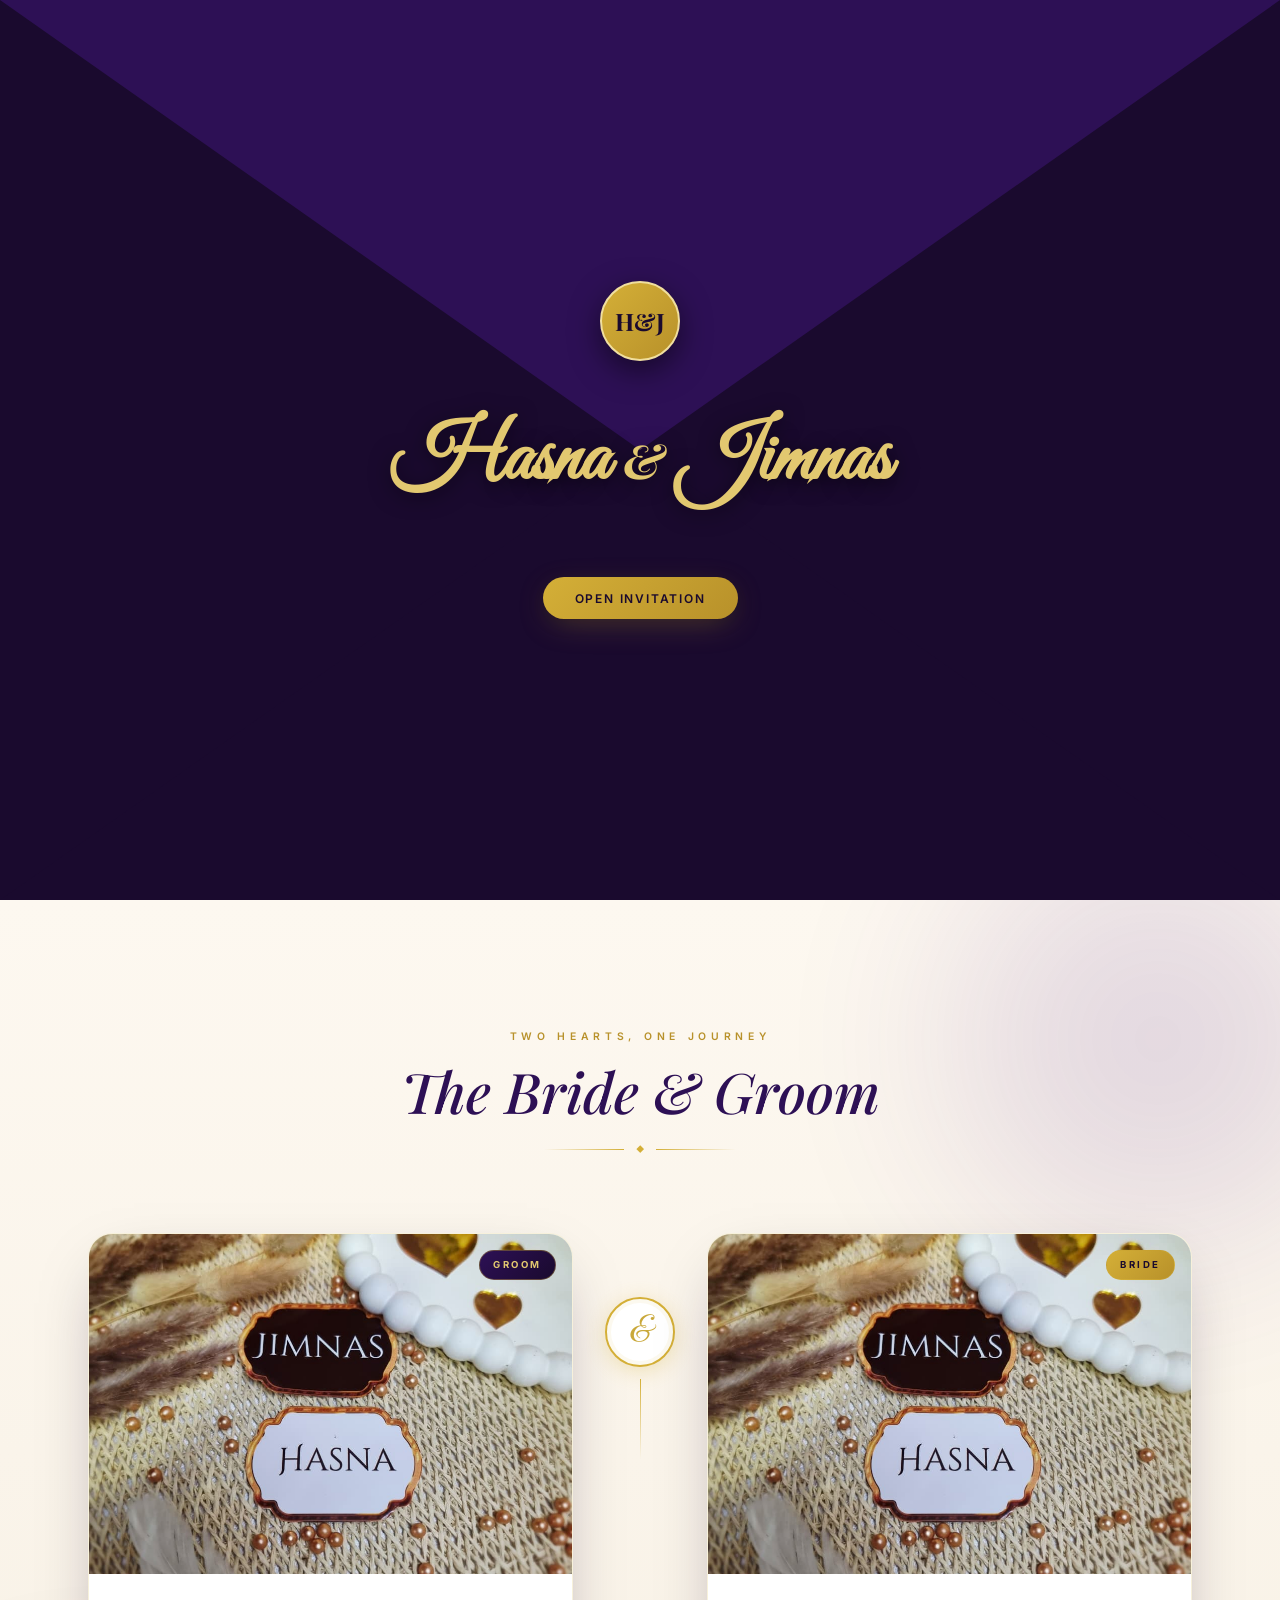
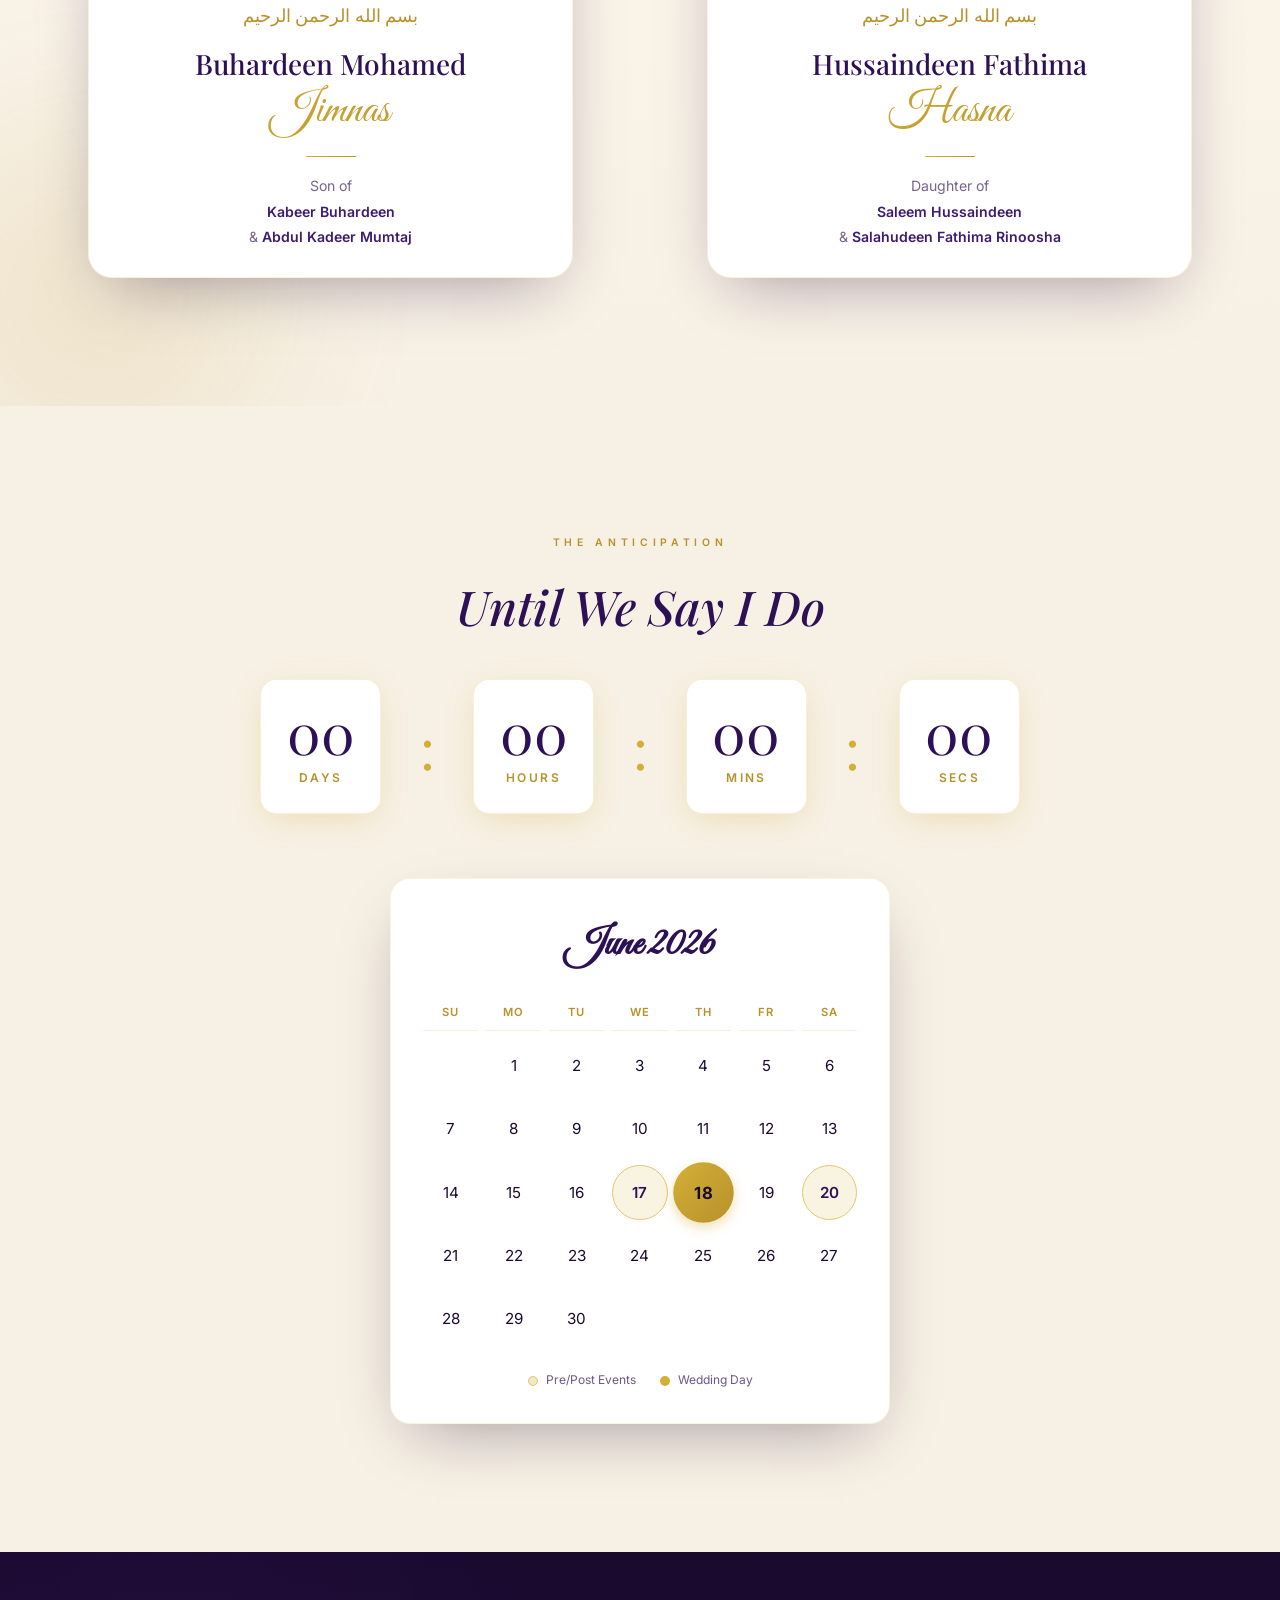
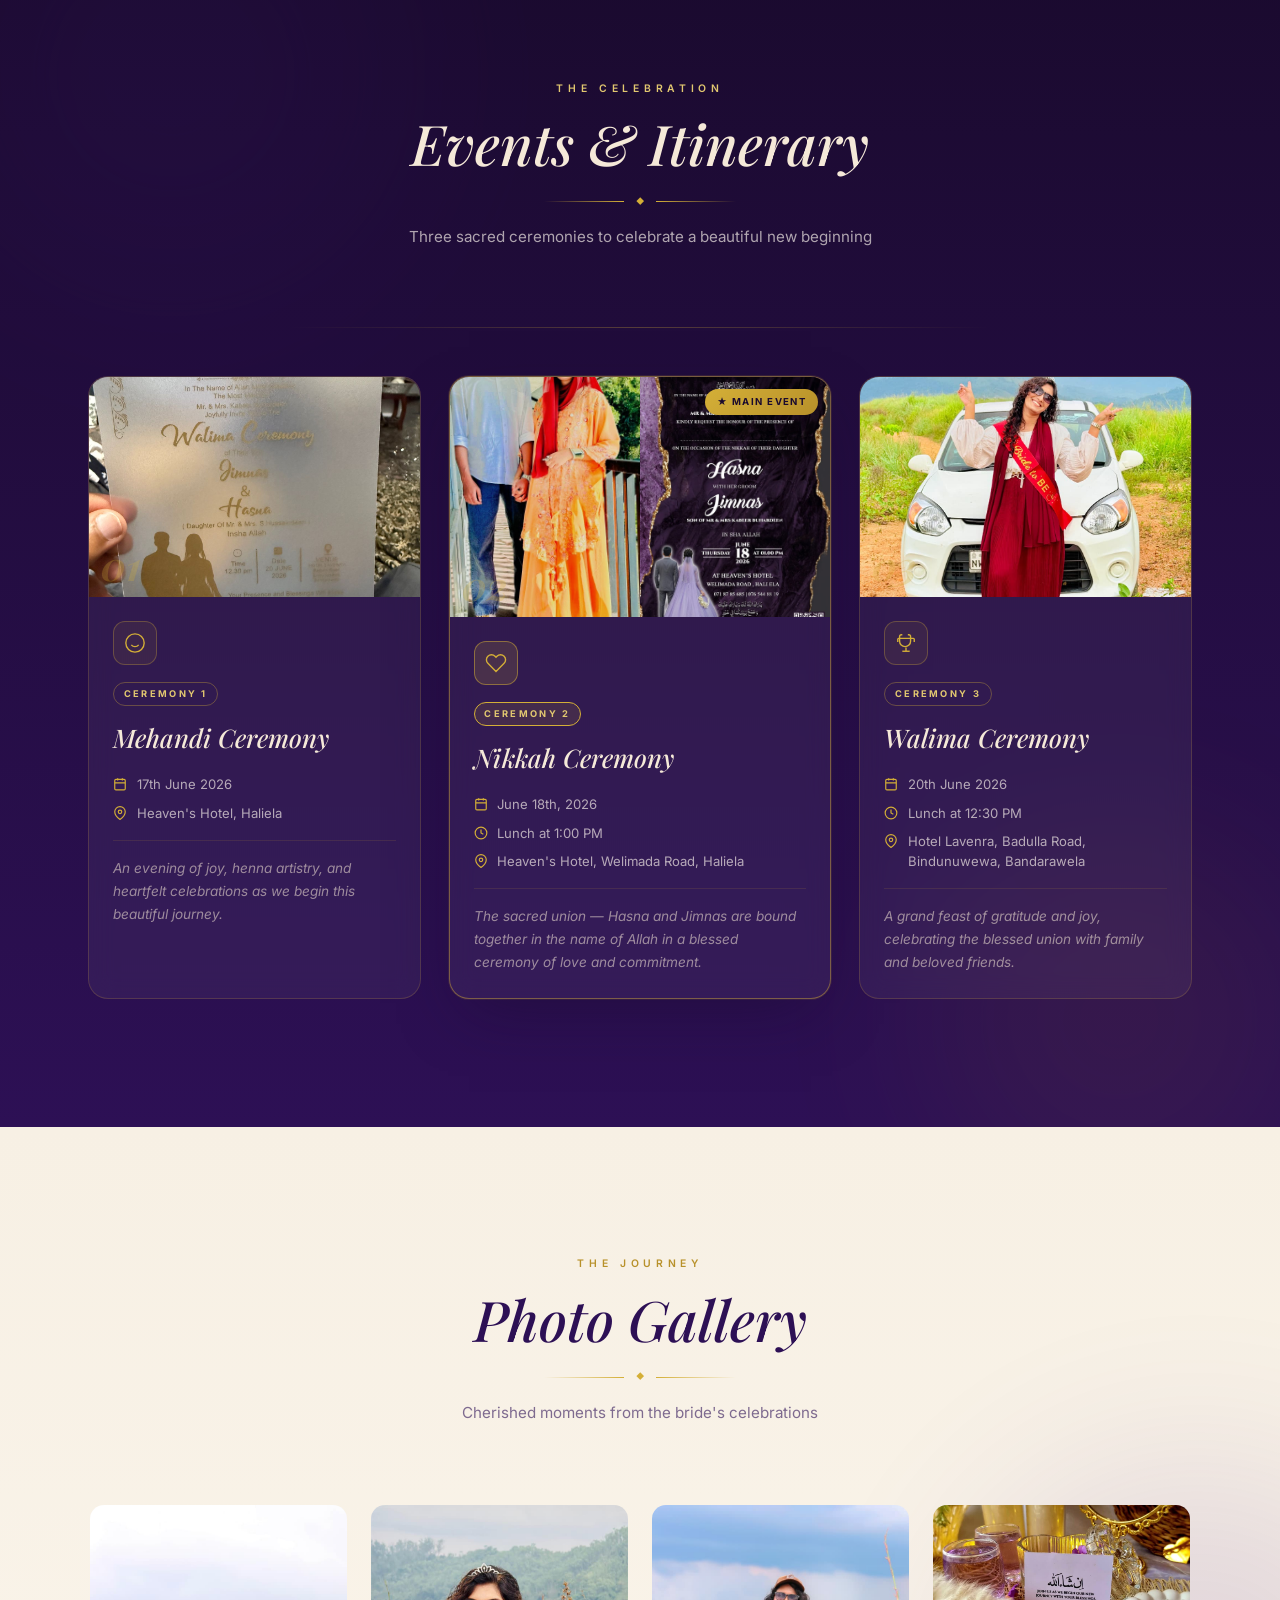
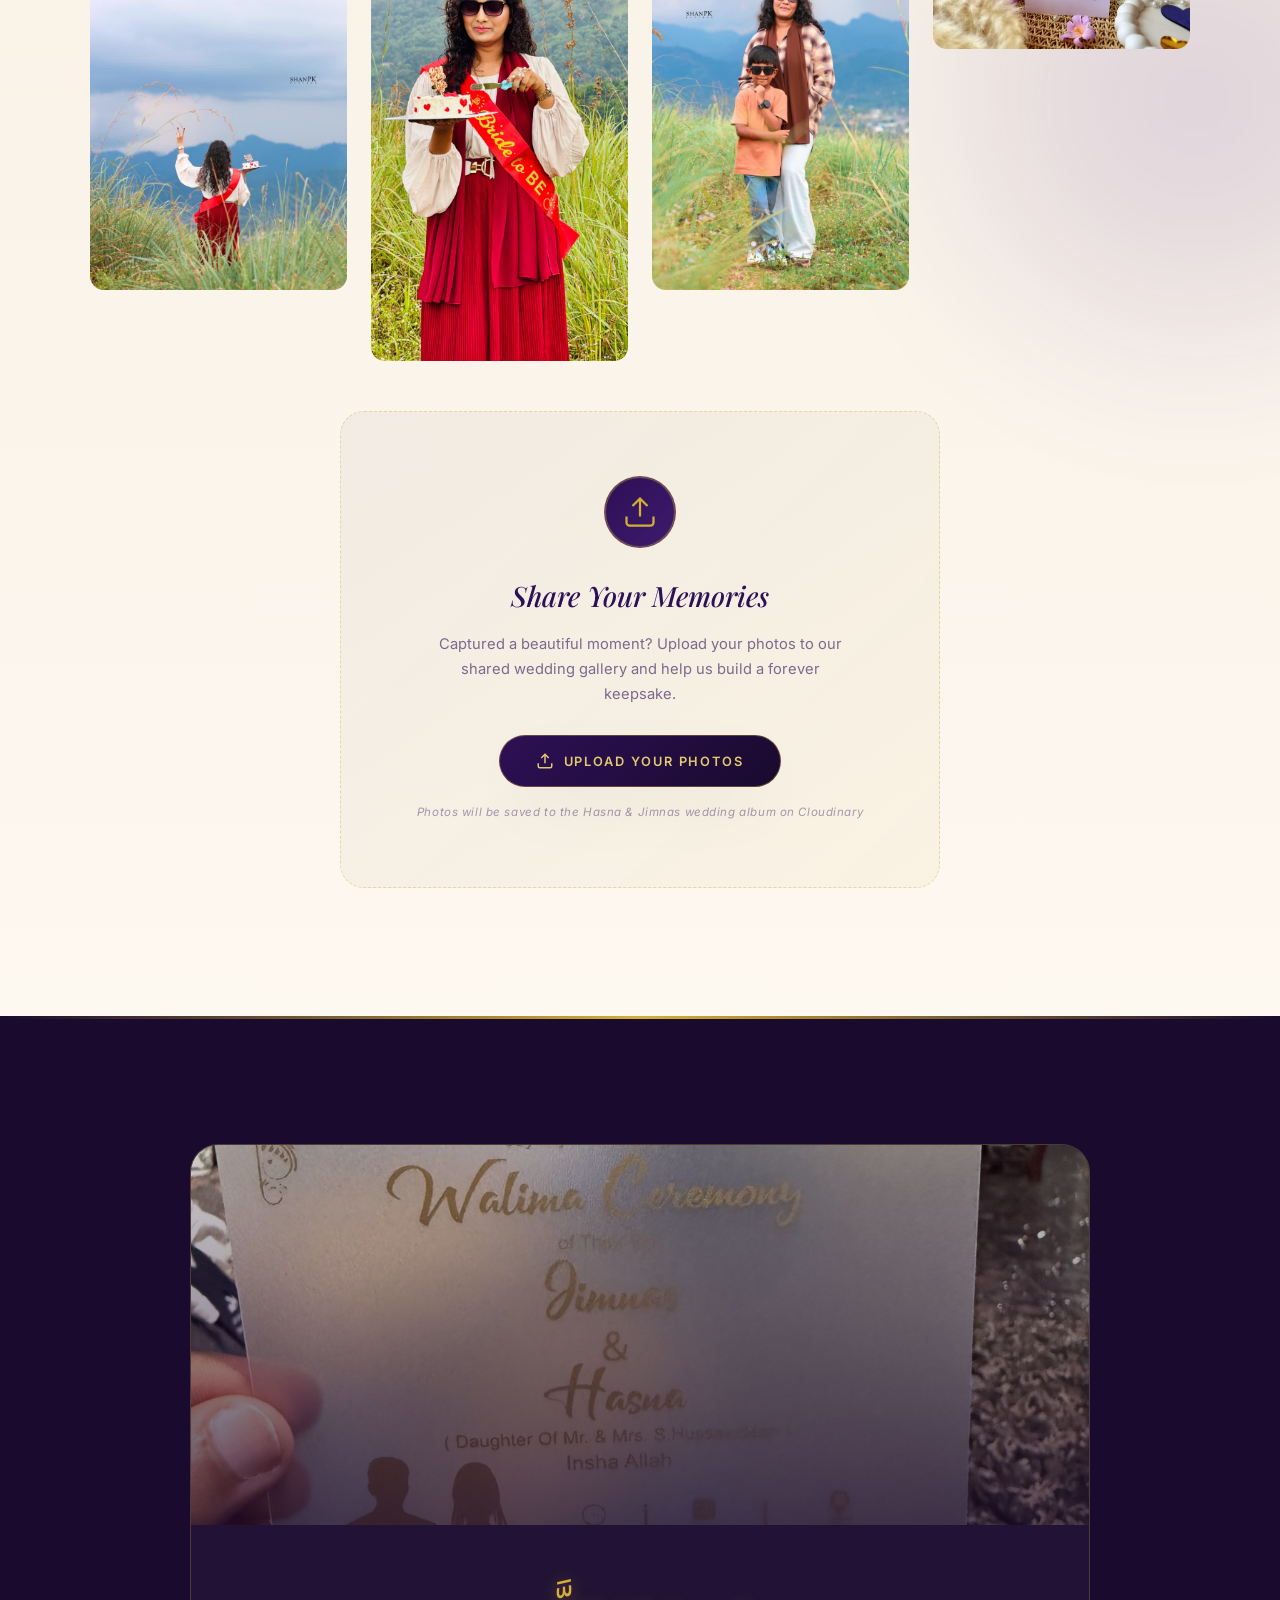
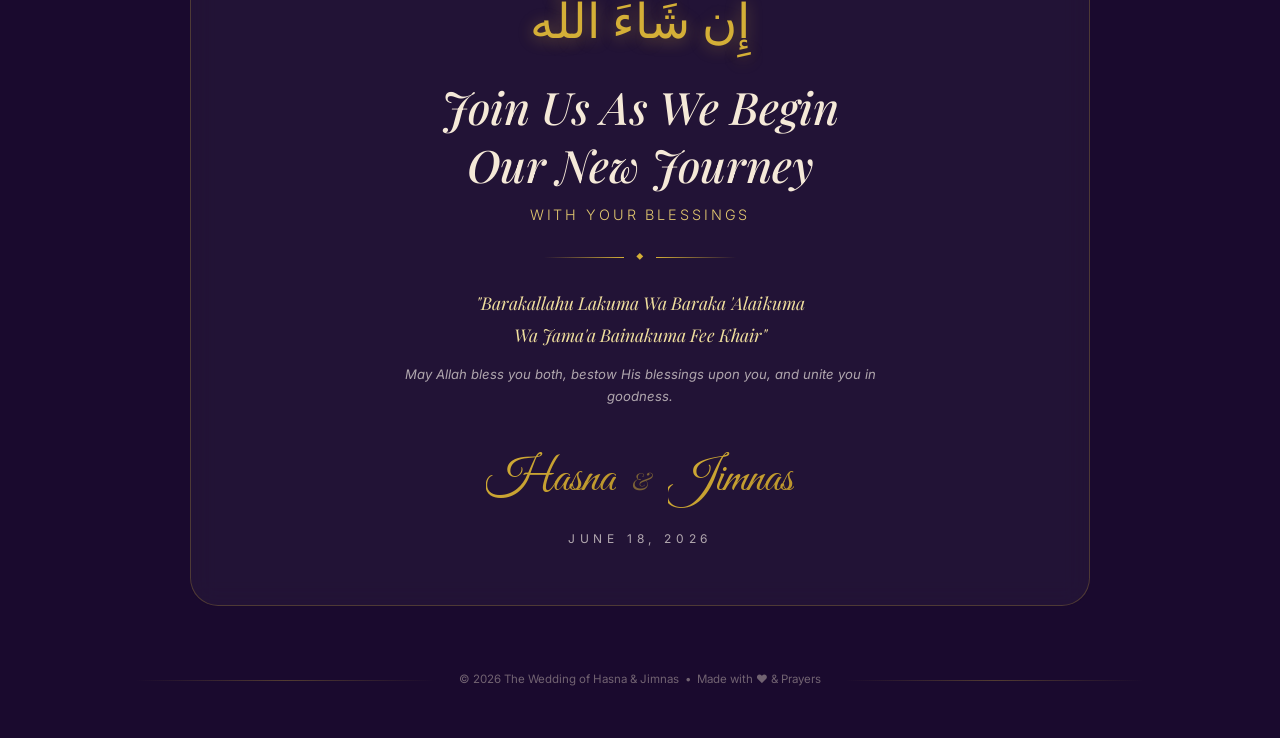
==== index.html @ 77140bb7 "Initial commit of Hasna and Jimnas Wedding Website" ====
<!DOCTYPE html>
<html lang="en">
<head>
  <meta charset="UTF-8" />
  <meta name="viewport" content="width=device-width, initial-scale=1.0" />
  <title>The Wedding of Hasna & Jimnas — June 18, 2026</title>
  <meta name="description" content="You are warmly invited to celebrate the wedding of Hussaindeen Fathima Hasna & Buhardeen Mohamed Jimnas. Mehandi · Nikkah · Walima — June 17–20, 2026, Bandarawela & Haliela." />

  <!-- Fonts -->
  <link rel="preconnect" href="https://fonts.googleapis.com" />
  <link rel="preconnect" href="https://fonts.gstatic.com" crossorigin />
  <link href="https://fonts.googleapis.com/css2?family=Playfair+Display:ital,wght@0,400;0,500;0,600;0,700;1,400;1,500&family=Great+Vibes&family=Inter:wght@300;400;500;600&family=Montserrat:wght@300;400;500;600&display=swap" rel="stylesheet" />

  <!-- Cloudinary Upload Widget -->
  <script src="https://upload-widget.cloudinary.com/global/all.js" type="text/javascript"></script>

  <link rel="stylesheet" href="style.css" />
</head>
<body>

  <!-- ============================================================
       ENVELOPE OVERLAY
  ============================================================ -->
  <div id="envelope-overlay" class="envelope-overlay">
    <div class="falling-snow-flowers" id="envelope-particles"></div>
    <div class="envelope-content">
      <div class="envelope-seal">
        <span class="seal-icon">H&amp;J</span>
      </div>
      <h2 class="envelope-names">Hasna <span>&amp;</span> Jimnas</h2>
      <button id="open-envelope-btn" class="btn btn-primary" aria-label="Open Invitation">Open Invitation</button>
    </div>
    <!-- Flap design -->
    <div class="envelope-flap top-flap"></div>
    <div class="envelope-flap bottom-flap"></div>
  </div>

  <!-- Falling particles for the main site -->
  <div class="falling-snow-flowers main-particles" id="main-particles" aria-hidden="true"></div>

  <!-- ============================================================
       FLOATING NAV
  ============================================================ -->
  <nav class="floating-nav" id="floating-nav" aria-label="Section navigation">
    <a href="#hero" class="nav-link active" data-section="hero">Home</a>
    <a href="#couple" class="nav-link" data-section="couple">Couple</a>
    <a href="#events" class="nav-link" data-section="events">Events</a>
    <a href="#gallery" class="nav-link" data-section="gallery">Gallery</a>
    <a href="#blessings" class="nav-link" data-section="blessings">Blessings</a>
  </nav>

  <!-- ============================================================
       SECTION 1 — HERO
  ============================================================ -->
  <section id="hero" class="hero-section">
    <!-- Background image -->
    <div class="hero-bg" style="background-image: url('hero.jpeg');" aria-hidden="true"></div>
    <!-- Dark overlay -->
    <div class="hero-overlay" aria-hidden="true"></div>
    <!-- Decorative corner flourishes -->
    <div class="corner-flourish corner-tl" aria-hidden="true">
      <svg viewBox="0 0 200 200" fill="none" xmlns="http://www.w3.org/2000/svg">
        <path d="M0 0 Q100 0 100 100 Q100 0 200 0" stroke="rgba(212,175,55,0.4)" stroke-width="1"/>
        <path d="M0 0 Q80 0 80 80 Q80 0 160 0" stroke="rgba(212,175,55,0.25)" stroke-width="1"/>
        <circle cx="10" cy="10" r="3" fill="rgba(212,175,55,0.5)"/>
        <circle cx="30" cy="10" r="2" fill="rgba(212,175,55,0.35)"/>
        <circle cx="10" cy="30" r="2" fill="rgba(212,175,55,0.35)"/>
      </svg>
    </div>
    <div class="corner-flourish corner-br" aria-hidden="true">
      <svg viewBox="0 0 200 200" fill="none" xmlns="http://www.w3.org/2000/svg">
        <path d="M200 200 Q100 200 100 100 Q100 200 0 200" stroke="rgba(212,175,55,0.4)" stroke-width="1"/>
        <path d="M200 200 Q120 200 120 120 Q120 200 40 200" stroke="rgba(212,175,55,0.25)" stroke-width="1"/>
        <circle cx="190" cy="190" r="3" fill="rgba(212,175,55,0.5)"/>
        <circle cx="170" cy="190" r="2" fill="rgba(212,175,55,0.35)"/>
        <circle cx="190" cy="170" r="2" fill="rgba(212,175,55,0.35)"/>
      </svg>
    </div>

    <div class="hero-content" id="hero-content">
      <p class="hero-eyebrow fade-up">With the blessings of Allah</p>

      <div class="hero-divider" aria-hidden="true">
        <span class="divider-line"></span>
        <span class="divider-diamond">◆</span>
        <span class="divider-line"></span>
      </div>

      <h1 class="hero-title fade-up delay-1">
        The Wedding Celebration of<br/>
        <span class="hero-names">Hasna <span class="ampersand">&amp;</span> Jimnas</span>
      </h1>

      <div class="hero-divider" aria-hidden="true">
        <span class="divider-line"></span>
        <span class="divider-diamond">◆</span>
        <span class="divider-line"></span>
      </div>

      <p class="hero-date fade-up delay-2">June 18th, 2026 &nbsp;•&nbsp; Bandarawela &amp; Haliela</p>

      <div class="hero-buttons fade-up delay-3">
        <a href="#events" class="btn btn-primary" id="view-schedule-btn">
          <span>View Schedule</span>
          <svg width="16" height="16" viewBox="0 0 24 24" fill="none" stroke="currentColor" stroke-width="2"><path d="M5 12h14M12 5l7 7-7 7"/></svg>
        </a>
        <a href="#gallery" class="btn btn-outline" id="photo-gallery-btn">
          <span>Photo Gallery</span>
          <svg width="16" height="16" viewBox="0 0 24 24" fill="none" stroke="currentColor" stroke-width="2"><rect x="3" y="3" width="18" height="18" rx="2"/><circle cx="8.5" cy="8.5" r="1.5"/><path d="M21 15l-5-5L5 21"/></svg>
        </a>
      </div>

      <div class="scroll-hint fade-up delay-4" aria-hidden="true">
        <span>Scroll</span>
        <svg width="20" height="20" viewBox="0 0 24 24" fill="none" stroke="currentColor" stroke-width="2"><path d="m6 9 6 6 6-6"/></svg>
      </div>
    </div>
  </section>

  <!-- ============================================================
       SECTION 2 — COUPLE PROFILE
  ============================================================ -->
  <section id="couple" class="couple-section">
    <!-- Decorative background blobs -->
    <div class="blob blob-1" aria-hidden="true"></div>
    <div class="blob blob-2" aria-hidden="true"></div>

    <div class="section-container">
      <div class="section-header reveal">
        <p class="section-eyebrow">Two Hearts, One Journey</p>
        <h2 class="section-title">The Bride &amp; Groom</h2>
        <div class="section-divider" aria-hidden="true">
          <span class="divider-line"></span>
          <span class="divider-diamond">◆</span>
          <span class="divider-line"></span>
        </div>
      </div>

      <div class="couple-cards">
        <!-- Groom Card -->
        <div class="couple-card reveal delay-1" id="groom-card">
          <div class="couple-card-image-wrap">
            <div class="couple-card-image">
              <img src="couple.jpeg" alt="Buhardeen Mohamed Jimnas — the Groom" loading="lazy" />
            </div>
            <div class="couple-card-badge">Groom</div>
          </div>
          <div class="couple-card-content">
            <span class="couple-card-role">بسم الله الرحمن الرحيم</span>
            <h3 class="couple-card-name">Buhardeen Mohamed<br/><em>Jimnas</em></h3>
            <div class="couple-card-divider" aria-hidden="true"></div>
            <p class="couple-card-lineage">
              Son of<br/>
              <strong>Kabeer Buhardeen</strong><br/>
              &amp; <strong>Abdul Kadeer Mumtaj</strong>
            </p>
          </div>
        </div>

        <!-- Center Connector -->
        <div class="couple-connector reveal delay-2" aria-hidden="true">
          <div class="connector-ring">
            <span class="connector-ampersand">&amp;</span>
          </div>
          <div class="connector-line-v"></div>
        </div>

        <!-- Bride Card -->
        <div class="couple-card reveal delay-3" id="bride-card">
          <div class="couple-card-image-wrap">
            <div class="couple-card-image">
              <img src="couple.jpeg" alt="Hussaindeen Fathima Hasna — the Bride" loading="lazy" style="object-position: right center;" />
            </div>
            <div class="couple-card-badge bride-badge">Bride</div>
          </div>
          <div class="couple-card-content">
            <span class="couple-card-role">بسم الله الرحمن الرحيم</span>
            <h3 class="couple-card-name">Hussaindeen Fathima<br/><em>Hasna</em></h3>
            <div class="couple-card-divider" aria-hidden="true"></div>
            <p class="couple-card-lineage">
              Daughter of<br/>
              <strong>Saleem Hussaindeen</strong><br/>
              &amp; <strong>Salahudeen Fathima Rinoosha</strong>
            </p>
          </div>
        </div>
      </div>
    </div>
  </section>

  <!-- ============================================================
       SECTION 2.5 — COUNTDOWN & CALENDAR
  ============================================================ -->
  <section id="countdown" class="countdown-section">
    <div class="section-container">
      <div class="countdown-wrapper reveal">
        <p class="section-eyebrow">The Anticipation</p>
        <h2 class="countdown-title">Until We Say I Do</h2>
        <div class="countdown-timer" id="countdown-timer">
          <div class="time-block">
            <span class="time-value" id="cd-days">00</span>
            <span class="time-label">Days</span>
          </div>
          <span class="time-sep">:</span>
          <div class="time-block">
            <span class="time-value" id="cd-hours">00</span>
            <span class="time-label">Hours</span>
          </div>
          <span class="time-sep">:</span>
          <div class="time-block">
            <span class="time-value" id="cd-mins">00</span>
            <span class="time-label">Mins</span>
          </div>
          <span class="time-sep">:</span>
          <div class="time-block">
            <span class="time-value" id="cd-secs">00</span>
            <span class="time-label">Secs</span>
          </div>
        </div>
      </div>
      
      <div class="calendar-wrapper reveal delay-1">
        <h3 class="calendar-month">June 2026</h3>
        <div class="calendar-grid">
          <div class="cal-day-header">Su</div><div class="cal-day-header">Mo</div><div class="cal-day-header">Tu</div><div class="cal-day-header">We</div><div class="cal-day-header">Th</div><div class="cal-day-header">Fr</div><div class="cal-day-header">Sa</div>
          <div class="cal-day empty"></div><div class="cal-day">1</div><div class="cal-day">2</div><div class="cal-day">3</div><div class="cal-day">4</div><div class="cal-day">5</div><div class="cal-day">6</div>
          <div class="cal-day">7</div><div class="cal-day">8</div><div class="cal-day">9</div><div class="cal-day">10</div><div class="cal-day">11</div><div class="cal-day">12</div><div class="cal-day">13</div>
          <div class="cal-day">14</div><div class="cal-day">15</div><div class="cal-day">16</div><div class="cal-day event-day" title="Mehandi (17th)">17</div><div class="cal-day highlight-day" title="Nikkah (18th)">18</div><div class="cal-day">19</div><div class="cal-day event-day" title="Walima (20th)">20</div>
          <div class="cal-day">21</div><div class="cal-day">22</div><div class="cal-day">23</div><div class="cal-day">24</div><div class="cal-day">25</div><div class="cal-day">26</div><div class="cal-day">27</div>
          <div class="cal-day">28</div><div class="cal-day">29</div><div class="cal-day">30</div><div class="cal-day empty"></div><div class="cal-day empty"></div><div class="cal-day empty"></div><div class="cal-day empty"></div>
        </div>
        <div class="calendar-legend">
          <span class="legend-item"><span class="dot event-dot"></span> Pre/Post Events</span>
          <span class="legend-item"><span class="dot highlight-dot"></span> Wedding Day</span>
        </div>
      </div>
    </div>
  </section>

  <!-- ============================================================
       SECTION 3 — EVENTS TIMELINE
  ============================================================ -->
  <section id="events" class="events-section">
    <div class="blob blob-3" aria-hidden="true"></div>
    <div class="blob blob-4" aria-hidden="true"></div>

    <div class="section-container">
      <div class="section-header reveal">
        <p class="section-eyebrow">The Celebration</p>
        <h2 class="section-title">Events &amp; Itinerary</h2>
        <div class="section-divider" aria-hidden="true">
          <span class="divider-line"></span>
          <span class="divider-diamond">◆</span>
          <span class="divider-line"></span>
        </div>
        <p class="section-subtitle">Three sacred ceremonies to celebrate a beautiful new beginning</p>
      </div>

      <!-- Desktop: Horizontal Timeline -->
      <div class="timeline-connector desktop-only" aria-hidden="true">
        <span class="timeline-line"></span>
      </div>

      <div class="events-grid">

        <!-- Event 1: Mehandi -->
        <div class="event-card reveal delay-1" id="mehandi-card">
          <div class="event-card-image">
            <img src="inshallah.jpeg" alt="Mehandi Ceremony" loading="lazy" />
            <div class="event-card-number">01</div>
          </div>
          <div class="event-card-body">
            <div class="event-icon" aria-hidden="true">
              <svg viewBox="0 0 24 24" fill="none" stroke="currentColor" stroke-width="1.5">
                <path d="M12 2C6.48 2 2 6.48 2 12s4.48 10 10 10 10-4.48 10-10S17.52 2 12 2z"/>
                <path d="M8 14s1.5 2 4 2 4-2 4-2"/>
                <path d="M9 9h.01M15 9h.01"/>
              </svg>
            </div>
            <span class="event-tag">Ceremony 1</span>
            <h3 class="event-title">Mehandi Ceremony</h3>
            <div class="event-details">
              <div class="event-detail-row">
                <svg viewBox="0 0 24 24" fill="none" stroke="currentColor" stroke-width="2" aria-hidden="true"><rect x="3" y="4" width="18" height="18" rx="2"/><path d="M16 2v4M8 2v4M3 10h18"/></svg>
                <span>17th June 2026</span>
              </div>
              <div class="event-detail-row">
                <svg viewBox="0 0 24 24" fill="none" stroke="currentColor" stroke-width="2" aria-hidden="true"><path d="M21 10c0 7-9 13-9 13s-9-6-9-13a9 9 0 0 1 18 0z"/><circle cx="12" cy="10" r="3"/></svg>
                <span>Heaven's Hotel, Haliela</span>
              </div>
            </div>
            <p class="event-description">An evening of joy, henna artistry, and heartfelt celebrations as we begin this beautiful journey.</p>
          </div>
        </div>

        <!-- Event 2: Nikkah -->
        <div class="event-card event-card-featured reveal delay-2" id="nikkah-card">
          <div class="event-card-image event-card-dual-image">
            <img src="nikkah1.jpeg" alt="Nikkah Invitation" loading="lazy" />
            <img src="nikkah2.jpeg" alt="Nikkah Ceremony Details" loading="lazy" />
            <div class="event-card-number">02</div>
            <div class="featured-badge">★ Main Event</div>
          </div>
          <div class="event-card-body">
            <div class="event-icon event-icon-featured" aria-hidden="true">
              <svg viewBox="0 0 24 24" fill="none" stroke="currentColor" stroke-width="1.5">
                <path d="M20.84 4.61a5.5 5.5 0 0 0-7.78 0L12 5.67l-1.06-1.06a5.5 5.5 0 0 0-7.78 7.78l1.06 1.06L12 21.23l7.78-7.78 1.06-1.06a5.5 5.5 0 0 0 0-7.78z"/>
              </svg>
            </div>
            <span class="event-tag event-tag-featured">Ceremony 2</span>
            <h3 class="event-title">Nikkah Ceremony</h3>
            <div class="event-details">
              <div class="event-detail-row">
                <svg viewBox="0 0 24 24" fill="none" stroke="currentColor" stroke-width="2" aria-hidden="true"><rect x="3" y="4" width="18" height="18" rx="2"/><path d="M16 2v4M8 2v4M3 10h18"/></svg>
                <span>June 18th, 2026</span>
              </div>
              <div class="event-detail-row">
                <svg viewBox="0 0 24 24" fill="none" stroke="currentColor" stroke-width="2" aria-hidden="true"><circle cx="12" cy="12" r="10"/><path d="M12 6v6l4 2"/></svg>
                <span>Lunch at 1:00 PM</span>
              </div>
              <div class="event-detail-row">
                <svg viewBox="0 0 24 24" fill="none" stroke="currentColor" stroke-width="2" aria-hidden="true"><path d="M21 10c0 7-9 13-9 13s-9-6-9-13a9 9 0 0 1 18 0z"/><circle cx="12" cy="10" r="3"/></svg>
                <span>Heaven's Hotel, Welimada Road, Haliela</span>
              </div>
            </div>
            <p class="event-description">The sacred union — Hasna and Jimnas are bound together in the name of Allah in a blessed ceremony of love and commitment.</p>
          </div>
        </div>

        <!-- Event 3: Walima -->
        <div class="event-card reveal delay-3" id="walima-card">
          <div class="event-card-image">
            <img src="walima.jpeg" alt="Walima Invitation" loading="lazy" />
            <div class="event-card-number">03</div>
          </div>
          <div class="event-card-body">
            <div class="event-icon" aria-hidden="true">
              <svg viewBox="0 0 24 24" fill="none" stroke="currentColor" stroke-width="1.5">
                <path d="M8 3H7a2 2 0 0 0-2 2v5a6 6 0 0 0 6 6 6 6 0 0 0 6-6V5a2 2 0 0 0-2-2h-1"/>
                <path d="M3 11V8a1 1 0 0 1 1-1h16a1 1 0 0 1 1 1v3"/>
                <path d="M12 21v-4"/>
                <path d="M8 21h8"/>
              </svg>
            </div>
            <span class="event-tag">Ceremony 3</span>
            <h3 class="event-title">Walima Ceremony</h3>
            <div class="event-details">
              <div class="event-detail-row">
                <svg viewBox="0 0 24 24" fill="none" stroke="currentColor" stroke-width="2" aria-hidden="true"><rect x="3" y="4" width="18" height="18" rx="2"/><path d="M16 2v4M8 2v4M3 10h18"/></svg>
                <span>20th June 2026</span>
              </div>
              <div class="event-detail-row">
                <svg viewBox="0 0 24 24" fill="none" stroke="currentColor" stroke-width="2" aria-hidden="true"><circle cx="12" cy="12" r="10"/><path d="M12 6v6l4 2"/></svg>
                <span>Lunch at 12:30 PM</span>
              </div>
              <div class="event-detail-row">
                <svg viewBox="0 0 24 24" fill="none" stroke="currentColor" stroke-width="2" aria-hidden="true"><path d="M21 10c0 7-9 13-9 13s-9-6-9-13a9 9 0 0 1 18 0z"/><circle cx="12" cy="10" r="3"/></svg>
                <span>Hotel Lavenra, Badulla Road, Bindunuwewa, Bandarawela</span>
              </div>
            </div>
            <p class="event-description">A grand feast of gratitude and joy, celebrating the blessed union with family and beloved friends.</p>
          </div>
        </div>

      </div>
    </div>
  </section>

  <!-- ============================================================
       SECTION 4 — PHOTO GALLERY
  ============================================================ -->
  <section id="gallery" class="gallery-section">
    <div class="blob blob-5" aria-hidden="true"></div>

    <div class="section-container">
      <div class="section-header reveal">
        <p class="section-eyebrow">The Journey</p>
        <h2 class="section-title">Photo Gallery</h2>
        <div class="section-divider" aria-hidden="true">
          <span class="divider-line"></span>
          <span class="divider-diamond">◆</span>
          <span class="divider-line"></span>
        </div>
        <p class="section-subtitle">Cherished moments from the bride's celebrations</p>
      </div>

      <!-- Masonry gallery -->
      <div class="gallery-masonry reveal">
        <div class="gallery-item gallery-item-tall" id="gallery-item-1">
          <img src="bride2.jpeg" alt="Hasna standing by the white car" loading="lazy" />
          <div class="gallery-overlay">
            <div class="gallery-overlay-content">
              <svg viewBox="0 0 24 24" fill="none" stroke="currentColor" stroke-width="2"><path d="M15 3h6v6M9 21H3v-6M21 3l-7 7M3 21l7-7"/></svg>
            </div>
          </div>
        </div>
        <div class="gallery-item" id="gallery-item-2">
          <img src="bride3.jpeg" alt="Hasna in the hills holding a cake from behind" loading="lazy" />
          <div class="gallery-overlay">
            <div class="gallery-overlay-content">
              <svg viewBox="0 0 24 24" fill="none" stroke="currentColor" stroke-width="2"><path d="M15 3h6v6M9 21H3v-6M21 3l-7 7M3 21l7-7"/></svg>
            </div>
          </div>
        </div>
        <div class="gallery-item" id="gallery-item-3">
          <img src="bride1.jpeg" alt="Close up of Hasna holding the cake" loading="lazy" />
          <div class="gallery-overlay">
            <div class="gallery-overlay-content">
              <svg viewBox="0 0 24 24" fill="none" stroke="currentColor" stroke-width="2"><path d="M15 3h6v6M9 21H3v-6M21 3l-7 7M3 21l7-7"/></svg>
            </div>
          </div>
        </div>
        <div class="gallery-item gallery-item-wide" id="gallery-item-4">
          <img src="family.jpeg" alt="Family and loved ones in the hills" loading="lazy" />
          <div class="gallery-overlay">
            <div class="gallery-overlay-content">
              <svg viewBox="0 0 24 24" fill="none" stroke="currentColor" stroke-width="2"><path d="M15 3h6v6M9 21H3v-6M21 3l-7 7M3 21l7-7"/></svg>
            </div>
          </div>
        </div>
      </div>

      <!-- Upload Section -->
      <div class="upload-section reveal">
        <div class="upload-card" id="upload-section">
          <div class="upload-icon" aria-hidden="true">
            <svg viewBox="0 0 24 24" fill="none" stroke="currentColor" stroke-width="1.5">
              <path d="M21 15v4a2 2 0 0 1-2 2H5a2 2 0 0 1-2-2v-4"/>
              <polyline points="17 8 12 3 7 8"/>
              <line x1="12" y1="3" x2="12" y2="15"/>
            </svg>
          </div>
          <h3 class="upload-title">Share Your Memories</h3>
          <p class="upload-subtitle">Captured a beautiful moment? Upload your photos to our shared wedding gallery and help us build a forever keepsake.</p>
          <button class="btn btn-upload" id="upload-photos-btn" onclick="openCloudinaryUpload()">
            <svg viewBox="0 0 24 24" fill="none" stroke="currentColor" stroke-width="2" width="18" height="18"><path d="M21 15v4a2 2 0 0 1-2 2H5a2 2 0 0 1-2-2v-4"/><polyline points="17 8 12 3 7 8"/><line x1="12" y1="3" x2="12" y2="15"/></svg>
            <span>Upload Your Photos</span>
          </button>
          <p class="upload-note">Photos will be saved to the Hasna &amp; Jimnas wedding album on Cloudinary</p>
        </div>
      </div>
    </div>
  </section>

  <!-- Light-box overlay -->
  <div class="lightbox" id="lightbox" role="dialog" aria-modal="true" aria-label="Image viewer">
    <button class="lightbox-close" id="lightbox-close" aria-label="Close">&times;</button>
    <div class="lightbox-inner">
      <img src="" alt="" id="lightbox-img" />
    </div>
  </div>

  <!-- ============================================================
       SECTION 5 — FOOTER & BLESSINGS
  ============================================================ -->
  <footer id="blessings" class="blessings-section">
    <div class="blessings-gold-border" aria-hidden="true"></div>
    <div class="blessings-stars" aria-hidden="true">
      <span class="star star-1">✦</span>
      <span class="star star-2">✦</span>
      <span class="star star-3">✦</span>
      <span class="star star-4">✦</span>
      <span class="star star-5">✦</span>
    </div>

    <div class="section-container">
      <div class="blessings-card reveal">
        <!-- Inshallah Image with calligraphy -->
        <div class="blessings-image-wrap">
          <img src="inshallah.jpeg" alt="In Sha Allah — Arabic Calligraphy" loading="lazy" class="blessings-calligraphy-img" />
          <div class="blessings-image-overlay" aria-hidden="true"></div>
        </div>

        <div class="blessings-content">
          <p class="blessings-arabic" lang="ar">إِن شَاءَ اللَّه</p>
          <h2 class="blessings-title">Join Us As We Begin<br/>Our New Journey</h2>
          <p class="blessings-subtitle">with your blessings</p>

          <div class="blessings-divider" aria-hidden="true">
            <span class="divider-line gold-line"></span>
            <span class="divider-diamond gold-diamond">◆</span>
            <span class="divider-line gold-line"></span>
          </div>

          <p class="blessings-dua">
            "Barakallahu Lakuma Wa Baraka 'Alaikuma<br/>
            Wa Jama'a Bainakuma Fee Khair"
          </p>
          <p class="blessings-dua-translation">May Allah bless you both, bestow His blessings upon you, and unite you in goodness.</p>

          <div class="blessings-couple-names">
            <span class="blessings-name">Hasna</span>
            <span class="blessings-and">&amp;</span>
            <span class="blessings-name">Jimnas</span>
          </div>
          <p class="blessings-date">June 18, 2026</p>
        </div>
      </div>

      <!-- Footer bottom bar -->
      <div class="footer-bottom">
        <div class="footer-line" aria-hidden="true"></div>
        <p class="footer-copy">&copy; 2026 The Wedding of Hasna &amp; Jimnas &nbsp;•&nbsp; Made with <span aria-label="love">❤</span> &amp; Prayers</p>
        <div class="footer-line" aria-hidden="true"></div>
      </div>
    </div>
  </footer>

  <script src="script.js"></script>
</body>
</html>
---- style.css ----
/* =============================================================
   HASNA & JIMNAS WEDDING — PREMIUM CSS
   Theme: Deep Royal Purple · Metallic Gold · Soft Cream/Ivory
============================================================= */

/* ─── Custom Properties ─────────────────────────────────── */
:root {
  /* Colors */
  --purple-900: #1a0a2e;
  --purple-800: #2d1055;
  --purple-700: #3d1b6e;
  --purple-600: #4f2389;
  --purple-400: #7c4daa;
  --purple-200: #c5a8e0;
  --purple-100: #ede0f8;

  --gold-700: #a0761e;
  --gold-600: #b8912a;
  --gold-500: #c9a83a;
  --gold-400: #d4af37;
  --gold-300: #e2c870;
  --gold-200: #f0df9e;
  --gold-100: #fdf8e8;

  --cream-100: #fdf8f0;
  --cream-200: #f7f0e4;
  --cream-300: #ede0c8;

  --text-on-dark: #f5e9d8;
  --text-on-cream: #2d1055;
  --text-muted: rgba(253, 248, 240, 0.65);

  /* Gradients */
  --grad-purple: linear-gradient(135deg, var(--purple-800) 0%, var(--purple-900) 100%);
  --grad-gold: linear-gradient(135deg, var(--gold-400), var(--gold-600));
  --grad-hero-overlay: linear-gradient(
    to bottom,
    rgba(26, 10, 46, 0.45) 0%,
    rgba(26, 10, 46, 0.55) 50%,
    rgba(26, 10, 46, 0.75) 100%
  );

  /* Typography */
  --font-serif: 'Playfair Display', Georgia, serif;
  --font-script: 'Great Vibes', cursive;
  --font-sans: 'Inter', 'Montserrat', system-ui, sans-serif;

  /* Spacing */
  --section-py: clamp(5rem, 10vw, 9rem);
  --container-width: 1200px;
  --container-px: clamp(1.25rem, 5vw, 3rem);

  /* Shadows */
  --shadow-card: 0 24px 64px -24px rgba(26, 10, 46, 0.4);
  --shadow-gold: 0 8px 32px -8px rgba(212, 175, 55, 0.35);
  --shadow-float: 0 32px 80px -20px rgba(26, 10, 46, 0.5);

  /* Transitions */
  --ease-spring: cubic-bezier(0.34, 1.56, 0.64, 1);
  --ease-smooth: cubic-bezier(0.4, 0, 0.2, 1);
  --transition: 0.35s var(--ease-smooth);
}

/* ─── Envelope Overlay ─────────────────────────────────────── */
.envelope-overlay {
  position: fixed;
  inset: 0;
  z-index: 9999;
  background: var(--purple-900);
  display: flex;
  flex-direction: column;
  align-items: center;
  justify-content: center;
  transition: transform 1.5s cubic-bezier(0.68, -0.55, 0.265, 1.55), opacity 1.5s ease;
  transform-origin: top;
  overflow: hidden;
}

.envelope-overlay.open {
  transform: translateY(-100%);
  opacity: 0;
  pointer-events: none;
}

.envelope-content {
  position: relative;
  z-index: 10;
  display: flex;
  flex-direction: column;
  align-items: center;
  text-align: center;
}

.envelope-seal {
  width: 80px;
  height: 80px;
  border-radius: 50%;
  background: var(--grad-gold);
  display: flex;
  align-items: center;
  justify-content: center;
  box-shadow: 0 10px 30px rgba(0,0,0,0.5);
  margin-bottom: 2rem;
  border: 2px solid var(--gold-200);
}

.seal-icon {
  font-family: var(--font-serif);
  font-size: 1.5rem;
  font-weight: 700;
  color: var(--purple-900);
}

.envelope-names {
  font-family: var(--font-script);
  font-size: clamp(3rem, 8vw, 5rem);
  color: var(--gold-300);
  margin-bottom: 3rem;
  text-shadow: 0 4px 20px rgba(0,0,0,0.5);
}

.envelope-names span {
  font-family: var(--font-serif);
  font-style: italic;
  font-size: 0.6em;
}

.envelope-flap {
  position: absolute;
  width: 100%;
  height: 50%;
  background: var(--purple-800);
  z-index: 5;
}
.top-flap {
  top: 0;
  clip-path: polygon(0 0, 100% 0, 50% 100%);
  border-bottom: 2px solid rgba(212,175,55,0.3);
}
.bottom-flap {
  bottom: 0;
  clip-path: polygon(0 100%, 100% 100%, 50% 0);
  background: var(--purple-900);
}

/* ─── Falling Particles ──────────────────────────────────── */
.falling-snow-flowers {
  position: absolute;
  inset: 0;
  pointer-events: none;
  overflow: hidden;
  z-index: 1;
}

.main-particles {
  position: fixed;
  z-index: 99;
}

.particle {
  position: absolute;
  top: -10vh;
  opacity: 0.8;
  animation: fall linear infinite;
  pointer-events: none;
}

.particle-flower {
  color: var(--gold-300);
  filter: drop-shadow(0 2px 4px rgba(212,175,55,0.4));
}

.particle-snow {
  background: white;
  border-radius: 50%;
  filter: drop-shadow(0 2px 4px rgba(0,0,0,0.1));
}

@keyframes fall {
  0% { transform: translateY(0) rotate(0deg); }
  100% { transform: translateY(110vh) rotate(360deg); }
}

/* ─── Reset & Base ──────────────────────────────────────── */
*, *::before, *::after { box-sizing: border-box; margin: 0; padding: 0; }

html {
  scroll-behavior: smooth;
  font-size: 16px;
  -webkit-text-size-adjust: 100%;
}

body {
  font-family: var(--font-sans);
  background: var(--cream-100);
  color: var(--text-on-cream);
  line-height: 1.7;
  overflow-x: hidden;
}

img {
  display: block;
  max-width: 100%;
  height: auto;
}

a { color: inherit; text-decoration: none; }

/* ─── Utilities ─────────────────────────────────────────── */
.section-container {
  max-width: var(--container-width);
  margin: 0 auto;
  padding: 0 var(--container-px);
}

.section-header {
  text-align: center;
  margin-bottom: clamp(3rem, 6vw, 5rem);
}

.section-eyebrow {
  font-family: var(--font-sans);
  font-size: 0.65rem;
  font-weight: 600;
  letter-spacing: 0.45em;
  text-transform: uppercase;
  color: var(--gold-600);
  margin-bottom: 0.85rem;
}

.section-title {
  font-family: var(--font-serif);
  font-size: clamp(2.2rem, 5vw, 3.5rem);
  font-weight: 500;
  font-style: italic;
  color: var(--purple-800);
  line-height: 1.15;
  margin-bottom: 1.2rem;
}

.section-subtitle {
  font-family: var(--font-sans);
  font-size: 0.95rem;
  color: rgba(45, 16, 85, 0.6);
  margin-top: 1rem;
  max-width: 520px;
  margin-left: auto;
  margin-right: auto;
}

.section-divider {
  display: flex;
  align-items: center;
  justify-content: center;
  gap: 0.75rem;
}

.divider-line {
  display: block;
  height: 1px;
  width: clamp(40px, 8vw, 80px);
  background: linear-gradient(90deg, transparent, var(--gold-400));
}

.section-divider .divider-line:last-child {
  background: linear-gradient(-90deg, transparent, var(--gold-400));
}

.divider-diamond {
  font-size: 0.5rem;
  color: var(--gold-400);
}

.desktop-only { display: none; }
@media (min-width: 1024px) { .desktop-only { display: flex; } }

/* ─── Buttons ────────────────────────────────────────────── */
.btn {
  display: inline-flex;
  align-items: center;
  gap: 0.6rem;
  padding: 0.85rem 2rem;
  border-radius: 50px;
  font-family: var(--font-sans);
  font-size: 0.75rem;
  font-weight: 600;
  letter-spacing: 0.15em;
  text-transform: uppercase;
  cursor: pointer;
  border: none;
  transition: var(--transition);
  text-decoration: none;
  white-space: nowrap;
  position: relative;
  overflow: hidden;
}

.btn::after {
  content: '';
  position: absolute;
  inset: 0;
  background: linear-gradient(90deg, transparent, rgba(255,255,255,0.18), transparent);
  transform: translateX(-100%);
  transition: transform 0.6s ease;
}

.btn:hover::after { transform: translateX(100%); }

.btn-primary {
  background: var(--grad-gold);
  color: var(--purple-900);
  box-shadow: var(--shadow-gold), 0 4px 16px rgba(0,0,0,0.2);
}

.btn-primary:hover {
  transform: translateY(-3px) scale(1.02);
  box-shadow: 0 12px 40px -8px rgba(212, 175, 55, 0.55), 0 6px 20px rgba(0,0,0,0.25);
}

.btn-outline {
  background: transparent;
  color: var(--gold-200);
  border: 1.5px solid var(--gold-400);
  backdrop-filter: blur(8px);
}

.btn-outline:hover {
  background: rgba(212, 175, 55, 0.15);
  transform: translateY(-3px) scale(1.02);
}

.btn-upload {
  background: var(--grad-purple);
  color: var(--gold-300);
  border: 1px solid rgba(212,175,55,0.35);
  box-shadow: var(--shadow-card);
  padding: 1rem 2.25rem;
  font-size: 0.8rem;
}

.btn-upload:hover {
  transform: translateY(-3px) scale(1.02);
  box-shadow: var(--shadow-float);
  border-color: var(--gold-400);
}

/* ─── Scroll Reveal Animations ───────────────────────────── */
.reveal {
  opacity: 0;
  transform: translateY(32px);
  transition: opacity 0.75s var(--ease-smooth), transform 0.75s var(--ease-smooth);
}

.reveal.visible {
  opacity: 1;
  transform: translateY(0);
}

.fade-up {
  opacity: 0;
  transform: translateY(24px);
  animation: fadeUp 0.85s var(--ease-smooth) forwards;
}

.delay-1 { animation-delay: 0.15s; transition-delay: 0.1s; }
.delay-2 { animation-delay: 0.3s; transition-delay: 0.2s; }
.delay-3 { animation-delay: 0.45s; transition-delay: 0.3s; }
.delay-4 { animation-delay: 0.6s; transition-delay: 0.4s; }

@keyframes fadeUp {
  to { opacity: 1; transform: translateY(0); }
}

/* ─── Floating Nav ───────────────────────────────────────── */
.floating-nav {
  position: fixed;
  top: 1rem;
  left: 50%;
  transform: translateX(-50%);
  z-index: 100;
  display: flex;
  align-items: center;
  gap: 0.25rem;
  padding: 0.4rem 0.75rem;
  border-radius: 50px;
  background: rgba(26, 10, 46, 0.75);
  border: 1px solid rgba(212, 175, 55, 0.25);
  backdrop-filter: blur(16px);
  -webkit-backdrop-filter: blur(16px);
  box-shadow: 0 12px 40px -12px rgba(26, 10, 46, 0.6);
  max-width: calc(100vw - 2rem);
  overflow-x: auto;
  scrollbar-width: none;
}

.floating-nav::-webkit-scrollbar { display: none; }

.nav-link {
  padding: 0.45rem 0.9rem;
  border-radius: 50px;
  font-size: 0.65rem;
  font-weight: 600;
  letter-spacing: 0.2em;
  text-transform: uppercase;
  color: rgba(212, 175, 55, 0.65);
  transition: var(--transition);
  white-space: nowrap;
}

.nav-link:hover { color: var(--gold-300); }

.nav-link.active {
  background: var(--grad-gold);
  color: var(--purple-900);
  box-shadow: 0 4px 16px rgba(212,175,55,0.35);
}

/* ─── Hero Section ───────────────────────────────────────── */
.hero-section {
  position: relative;
  min-height: 100svh;
  display: flex;
  flex-direction: column;
  align-items: center;
  justify-content: center;
  text-align: center;
  padding: 6rem var(--container-px) 4rem;
  overflow: hidden;
}

.hero-bg {
  position: absolute;
  inset: 0;
  background-size: cover;
  background-position: center top;
  background-repeat: no-repeat;
  transform: scale(1.05);
  transition: transform 8s ease;
}

.hero-section:hover .hero-bg { transform: scale(1.0); }

.hero-overlay {
  position: absolute;
  inset: 0;
  background: var(--grad-hero-overlay);
}

.corner-flourish {
  position: absolute;
  width: clamp(100px, 20vw, 200px);
  opacity: 0.7;
  pointer-events: none;
}

.corner-tl { top: 0; left: 0; }
.corner-br { bottom: 0; right: 0; transform: rotate(180deg); }

.hero-content {
  position: relative;
  z-index: 10;
  max-width: 800px;
  display: flex;
  flex-direction: column;
  align-items: center;
  gap: 1.25rem;
}

.hero-eyebrow {
  font-size: 0.65rem;
  font-weight: 600;
  letter-spacing: 0.5em;
  text-transform: uppercase;
  color: var(--gold-300);
}

.hero-divider {
  display: flex;
  align-items: center;
  gap: 0.75rem;
}

.hero-divider .divider-line {
  background: linear-gradient(90deg, transparent, rgba(212,175,55,0.65));
}

.hero-divider .divider-line:last-child {
  background: linear-gradient(-90deg, transparent, rgba(212,175,55,0.65));
}

.hero-divider .divider-diamond {
  color: rgba(212,175,55,0.8);
  font-size: 0.45rem;
}

.hero-title {
  font-family: var(--font-serif);
  font-size: clamp(1.5rem, 4vw, 2.25rem);
  font-weight: 400;
  color: var(--text-on-dark);
  line-height: 1.4;
  text-shadow: 0 2px 24px rgba(26,10,46,0.8);
}

.hero-names {
  display: block;
  font-family: var(--font-script);
  font-size: clamp(3.5rem, 10vw, 7rem);
  font-weight: 400;
  background: var(--grad-gold);
  -webkit-background-clip: text;
  -webkit-text-fill-color: transparent;
  background-clip: text;
  line-height: 1.1;
  text-shadow: none;
  margin-top: 0.3rem;
}

.ampersand {
  font-style: italic;
  color: var(--gold-300);
  -webkit-text-fill-color: var(--gold-300);
}

.hero-date {
  font-size: clamp(0.85rem, 2vw, 1.05rem);
  font-weight: 300;
  letter-spacing: 0.1em;
  color: var(--text-muted);
}

.hero-buttons {
  display: flex;
  gap: 1rem;
  flex-wrap: wrap;
  justify-content: center;
  margin-top: 0.5rem;
}

.scroll-hint {
  display: flex;
  flex-direction: column;
  align-items: center;
  gap: 0.3rem;
  margin-top: 1rem;
  color: rgba(212,175,55,0.5);
  font-size: 0.6rem;
  letter-spacing: 0.4em;
  text-transform: uppercase;
  animation: bounce 2s infinite;
}

@keyframes bounce {
  0%, 100% { transform: translateY(0); }
  50% { transform: translateY(8px); }
}

/* ─── Decorative Blobs ───────────────────────────────────── */
.blob {
  position: absolute;
  border-radius: 50%;
  pointer-events: none;
  filter: blur(80px);
  opacity: 0.18;
}

.blob-1 {
  width: 500px; height: 500px;
  background: radial-gradient(circle, var(--purple-600), transparent);
  top: -10%; right: -10%;
}

.blob-2 {
  width: 400px; height: 400px;
  background: radial-gradient(circle, var(--gold-600), transparent);
  bottom: -8%; left: -8%;
}

.blob-3 {
  width: 600px; height: 600px;
  background: radial-gradient(circle, var(--purple-700), transparent);
  top: -15%; left: -10%;
}

.blob-4 {
  width: 450px; height: 450px;
  background: radial-gradient(circle, var(--gold-700), transparent);
  bottom: -10%; right: -5%;
  opacity: 0.12;
}

.blob-5 {
  width: 550px; height: 550px;
  background: radial-gradient(circle, var(--purple-600), transparent);
  top: 20%; right: -15%;
}

/* ─── Couple Section ─────────────────────────────────────── */
.couple-section {
  position: relative;
  padding: var(--section-py) 0;
  background: linear-gradient(180deg, var(--cream-100) 0%, var(--cream-200) 100%);
  overflow: hidden;
}

.couple-cards {
  display: grid;
  grid-template-columns: 1fr auto 1fr;
  gap: 2rem;
  align-items: start;
}

@media (max-width: 768px) {
  .couple-cards {
    grid-template-columns: 1fr;
    max-width: 420px;
    margin: 0 auto;
  }

  .couple-connector {
    order: 2;
    justify-content: center;
  }

  .couple-connector .connector-line-v { display: none; }
}

.couple-card {
  background: white;
  border-radius: 24px;
  overflow: hidden;
  box-shadow: var(--shadow-card);
  border: 1px solid rgba(212, 175, 55, 0.18);
  transition: var(--transition);
}

.couple-card:hover {
  transform: translateY(-8px);
  box-shadow: var(--shadow-float);
  border-color: rgba(212, 175, 55, 0.4);
}

.couple-card-image-wrap {
  position: relative;
}

.couple-card-image {
  width: 100%;
  height: clamp(220px, 35vw, 340px);
  overflow: hidden;
}

.couple-card-image img {
  width: 100%;
  height: 100%;
  object-fit: cover;
  transition: transform 0.7s var(--ease-smooth);
}

.couple-card:hover .couple-card-image img { transform: scale(1.05); }

.couple-card-badge {
  position: absolute;
  top: 1rem;
  right: 1rem;
  padding: 0.35rem 0.85rem;
  background: var(--grad-purple);
  color: var(--gold-300);
  border-radius: 50px;
  font-size: 0.6rem;
  font-weight: 700;
  letter-spacing: 0.25em;
  text-transform: uppercase;
  border: 1px solid rgba(212,175,55,0.35);
}

.bride-badge { background: var(--grad-gold); color: var(--purple-900); }

.couple-card-content {
  padding: 1.75rem;
  text-align: center;
}

.couple-card-role {
  font-size: 1.1rem;
  color: var(--gold-600);
  display: block;
  margin-bottom: 0.85rem;
  font-family: 'Noto Naskh Arabic', serif;
  direction: rtl;
}

.couple-card-name {
  font-family: var(--font-serif);
  font-size: clamp(1.35rem, 3vw, 1.75rem);
  font-weight: 500;
  color: var(--purple-800);
  line-height: 1.3;
  margin-bottom: 1rem;
}

.couple-card-name em {
  font-family: var(--font-script);
  font-size: 1.6em;
  font-style: normal;
  display: block;
  background: var(--grad-gold);
  -webkit-background-clip: text;
  -webkit-text-fill-color: transparent;
  background-clip: text;
}

.couple-card-divider {
  width: 50px;
  height: 1px;
  background: var(--grad-gold);
  margin: 1rem auto;
  border-radius: 2px;
}

.couple-card-lineage {
  font-size: 0.88rem;
  color: rgba(45, 16, 85, 0.65);
  line-height: 1.8;
}

.couple-card-lineage strong {
  color: var(--purple-700);
  font-weight: 600;
}

.couple-connector {
  display: flex;
  flex-direction: column;
  align-items: center;
  padding-top: 4rem;
}

.connector-ring {
  width: 70px;
  height: 70px;
  border-radius: 50%;
  border: 2px solid var(--gold-400);
  background: white;
  display: flex;
  align-items: center;
  justify-content: center;
  box-shadow: 0 4px 20px rgba(212,175,55,0.3), inset 0 0 0 4px rgba(212,175,55,0.08);
  flex-shrink: 0;
}

.connector-ampersand {
  font-family: var(--font-script);
  font-size: 2.2rem;
  color: var(--gold-500);
  line-height: 1;
}

.connector-line-v {
  width: 1px;
  height: 80px;
  background: linear-gradient(180deg, var(--gold-400), transparent);
  margin-top: 0.75rem;
}

/* ─── Countdown Section ────────────────────────────────────── */
.countdown-section {
  position: relative;
  padding: var(--section-py) 0;
  background: var(--cream-200);
  text-align: center;
}

.countdown-wrapper {
  margin-bottom: 4rem;
}

.countdown-title {
  font-family: var(--font-serif);
  font-size: clamp(2rem, 4vw, 3rem);
  font-weight: 500;
  font-style: italic;
  color: var(--purple-800);
  margin-bottom: 2rem;
}

.countdown-timer {
  display: flex;
  align-items: center;
  justify-content: center;
  gap: clamp(1rem, 3vw, 2.5rem);
}

.time-block {
  display: flex;
  flex-direction: column;
  align-items: center;
  background: white;
  padding: 1.5rem clamp(1rem, 2vw, 2rem);
  border-radius: 16px;
  box-shadow: var(--shadow-gold);
  border: 1px solid rgba(212,175,55,0.2);
  min-width: clamp(80px, 15vw, 120px);
}

.time-value {
  font-family: var(--font-serif);
  font-size: clamp(2rem, 5vw, 3.5rem);
  color: var(--purple-800);
  line-height: 1;
  margin-bottom: 0.5rem;
}

.time-label {
  font-size: 0.75rem;
  text-transform: uppercase;
  letter-spacing: 0.2em;
  color: var(--gold-600);
  font-weight: 600;
}

.time-sep {
  font-family: var(--font-serif);
  font-size: clamp(2rem, 5vw, 3.5rem);
  color: var(--gold-400);
}

/* ─── Calendar ───────────────────────────────────────────── */
.calendar-wrapper {
  max-width: 500px;
  margin: 0 auto;
  background: white;
  padding: 2rem;
  border-radius: 20px;
  box-shadow: var(--shadow-card);
  border: 1px solid rgba(212,175,55,0.15);
}

.calendar-month {
  font-family: var(--font-script);
  font-size: 2.5rem;
  color: var(--purple-800);
  margin-bottom: 1.5rem;
}

.calendar-grid {
  display: grid;
  grid-template-columns: repeat(7, 1fr);
  gap: 0.5rem;
  margin-bottom: 1.5rem;
}

.cal-day-header {
  font-size: 0.7rem;
  text-transform: uppercase;
  letter-spacing: 0.1em;
  color: var(--gold-600);
  font-weight: 600;
  padding-bottom: 0.5rem;
  border-bottom: 1px solid rgba(212,175,55,0.2);
}

.cal-day {
  aspect-ratio: 1;
  display: flex;
  align-items: center;
  justify-content: center;
  font-size: 0.95rem;
  color: var(--purple-900);
  border-radius: 50%;
  position: relative;
  transition: var(--transition);
}

.cal-day:not(.empty):hover {
  background: var(--cream-200);
}

.cal-day.event-day {
  background: rgba(212,175,55,0.15);
  color: var(--purple-800);
  font-weight: 600;
  border: 1px solid var(--gold-300);
}

.cal-day.highlight-day {
  background: var(--grad-gold);
  color: var(--purple-900);
  font-weight: 700;
  box-shadow: 0 4px 12px rgba(212,175,55,0.4);
  transform: scale(1.1);
  z-index: 2;
}

.calendar-legend {
  display: flex;
  justify-content: center;
  gap: 1.5rem;
  font-size: 0.75rem;
  color: rgba(45,16,85,0.7);
}

.legend-item {
  display: flex;
  align-items: center;
  gap: 0.5rem;
}

.dot {
  width: 10px;
  height: 10px;
  border-radius: 50%;
}

.event-dot {
  background: rgba(212,175,55,0.3);
  border: 1px solid var(--gold-300);
}

.highlight-dot {
  background: var(--gold-400);
}

/* ─── Events Section ─────────────────────────────────────── */
.events-section {
  position: relative;
  padding: var(--section-py) 0;
  background: linear-gradient(180deg, var(--purple-900) 0%, var(--purple-800) 100%);
  overflow: hidden;
}

.events-section .section-eyebrow { color: var(--gold-300); }
.events-section .section-title { color: var(--text-on-dark); }
.events-section .section-subtitle { color: var(--text-muted); }

.timeline-connector {
  justify-content: center;
  margin-bottom: 3rem;
  opacity: 0.3;
}

.timeline-line {
  display: block;
  height: 1px;
  width: 100%;
  max-width: 700px;
  background: linear-gradient(90deg, transparent, var(--gold-400), transparent);
}

.events-grid {
  display: grid;
  grid-template-columns: repeat(auto-fit, minmax(300px, 1fr));
  gap: 1.75rem;
  align-items: start;
}

@media (min-width: 1024px) {
  .events-grid {
    grid-template-columns: 1fr 1.15fr 1fr;
    align-items: stretch;
  }
}

.event-card {
  background: rgba(255,255,255,0.05);
  backdrop-filter: blur(12px);
  -webkit-backdrop-filter: blur(12px);
  border: 1px solid rgba(212, 175, 55, 0.2);
  border-radius: 20px;
  overflow: hidden;
  transition: var(--transition);
}

.event-card:hover {
  transform: translateY(-8px);
  border-color: rgba(212, 175, 55, 0.5);
  box-shadow: 0 32px 80px -20px rgba(26, 10, 46, 0.7), 0 0 0 1px rgba(212,175,55,0.15);
}

.event-card-featured {
  border-color: rgba(212, 175, 55, 0.45);
  box-shadow: 0 24px 60px -20px rgba(26,10,46,0.5), 0 0 0 1px rgba(212,175,55,0.12);
}

.event-card-image {
  position: relative;
  width: 100%;
  height: 220px;
  overflow: hidden;
}

.event-card-image img {
  width: 100%;
  height: 100%;
  object-fit: cover;
  transition: transform 0.7s var(--ease-smooth);
}

.event-card:hover .event-card-image img { transform: scale(1.06); }

.event-card-dual-image {
  display: grid;
  grid-template-columns: 1fr 1fr;
  height: 240px;
}

.event-card-dual-image img {
  width: 100%;
  height: 100%;
  object-fit: cover;
  object-position: center 15%;
}

.event-card-number {
  position: absolute;
  bottom: 0.75rem;
  left: 0.75rem;
  font-family: var(--font-serif);
  font-size: 2.5rem;
  font-weight: 700;
  color: rgba(212,175,55,0.25);
  line-height: 1;
  font-style: italic;
}

.featured-badge {
  position: absolute;
  top: 0.75rem;
  right: 0.75rem;
  padding: 0.3rem 0.75rem;
  background: var(--grad-gold);
  color: var(--purple-900);
  border-radius: 50px;
  font-size: 0.6rem;
  font-weight: 700;
  letter-spacing: 0.15em;
  text-transform: uppercase;
  white-space: nowrap;
}

.event-card-body {
  padding: 1.5rem;
}

.event-icon {
  width: 44px;
  height: 44px;
  border-radius: 12px;
  border: 1px solid rgba(212,175,55,0.3);
  background: rgba(212,175,55,0.08);
  display: flex;
  align-items: center;
  justify-content: center;
  margin-bottom: 0.85rem;
  padding: 10px;
}

.event-icon svg { color: var(--gold-400); }

.event-icon-featured {
  background: rgba(212,175,55,0.15);
  border-color: rgba(212,175,55,0.5);
}

.event-tag {
  display: inline-block;
  padding: 0.2rem 0.6rem;
  border-radius: 50px;
  font-size: 0.58rem;
  font-weight: 700;
  letter-spacing: 0.25em;
  text-transform: uppercase;
  color: var(--gold-300);
  border: 1px solid rgba(212,175,55,0.35);
  margin-bottom: 0.6rem;
}

.event-tag-featured {
  background: rgba(212,175,55,0.12);
  border-color: var(--gold-400);
  color: var(--gold-300);
}

.event-title {
  font-family: var(--font-serif);
  font-size: clamp(1.3rem, 2.5vw, 1.6rem);
  font-weight: 500;
  font-style: italic;
  color: var(--text-on-dark);
  margin-bottom: 1rem;
}

.event-details {
  display: flex;
  flex-direction: column;
  gap: 0.55rem;
  margin-bottom: 1rem;
}

.event-detail-row {
  display: flex;
  align-items: flex-start;
  gap: 0.6rem;
  font-size: 0.82rem;
  color: var(--text-muted);
  line-height: 1.5;
}

.event-detail-row svg {
  width: 14px;
  height: 14px;
  color: var(--gold-400);
  flex-shrink: 0;
  margin-top: 2px;
}

.event-description {
  font-size: 0.85rem;
  color: rgba(245, 233, 216, 0.55);
  line-height: 1.7;
  border-top: 1px solid rgba(212,175,55,0.12);
  padding-top: 1rem;
  font-style: italic;
}

/* ─── Gallery Section ────────────────────────────────────── */
.gallery-section {
  position: relative;
  padding: var(--section-py) 0;
  background: linear-gradient(180deg, var(--cream-200) 0%, var(--cream-100) 100%);
  overflow: hidden;
}

.gallery-masonry {
  columns: 2;
  column-gap: 1rem;
  margin-bottom: 3rem;
}

@media (min-width: 768px) {
  .gallery-masonry { columns: 4; column-gap: 1.25rem; }
}

.gallery-item {
  break-inside: avoid;
  position: relative;
  overflow: hidden;
  border-radius: 16px;
  margin-bottom: 1rem;
  cursor: pointer;
  border: 2px solid transparent;
  transition: border-color 0.35s, transform 0.35s, box-shadow 0.35s;
}

.gallery-item:hover {
  border-color: var(--gold-400);
  transform: scale(1.02);
  box-shadow: 0 16px 48px -12px rgba(26,10,46,0.35), 0 0 0 1px rgba(212,175,55,0.25);
}

.gallery-item-tall img { aspect-ratio: 2/3; object-fit: cover; }
.gallery-item-wide { grid-column: span 2; }
.gallery-item-wide img { aspect-ratio: 16/9; object-fit: cover; }

.gallery-item img {
  width: 100%;
  height: auto;
  display: block;
  transition: transform 0.6s var(--ease-smooth), filter 0.35s;
}

.gallery-item:hover img {
  transform: scale(1.06);
  filter: brightness(0.75);
}

.gallery-overlay {
  position: absolute;
  inset: 0;
  display: flex;
  align-items: center;
  justify-content: center;
  opacity: 0;
  transition: opacity 0.35s;
}

.gallery-item:hover .gallery-overlay { opacity: 1; }

.gallery-overlay-content {
  width: 48px;
  height: 48px;
  border-radius: 50%;
  background: rgba(212,175,55,0.9);
  display: flex;
  align-items: center;
  justify-content: center;
  backdrop-filter: blur(4px);
}

.gallery-overlay-content svg {
  width: 20px;
  height: 20px;
  color: var(--purple-900);
}

/* ─── Upload Section ─────────────────────────────────────── */
.upload-section {
  margin-top: 2rem;
}

.upload-card {
  background: linear-gradient(135deg, rgba(26,10,46,0.04), rgba(212,175,55,0.06));
  border: 1.5px dashed rgba(212,175,55,0.4);
  border-radius: 24px;
  padding: clamp(2.5rem, 5vw, 4rem);
  text-align: center;
  max-width: 600px;
  margin: 0 auto;
  transition: var(--transition);
}

.upload-card:hover {
  border-color: var(--gold-400);
  background: linear-gradient(135deg, rgba(26,10,46,0.06), rgba(212,175,55,0.1));
}

.upload-icon {
  width: 72px;
  height: 72px;
  border-radius: 50%;
  background: linear-gradient(135deg, var(--purple-800), var(--purple-700));
  display: flex;
  align-items: center;
  justify-content: center;
  margin: 0 auto 1.5rem;
  border: 2px solid rgba(212,175,55,0.35);
  padding: 16px;
}

.upload-icon svg { color: var(--gold-400); }

.upload-title {
  font-family: var(--font-serif);
  font-size: 1.75rem;
  font-weight: 500;
  font-style: italic;
  color: var(--purple-800);
  margin-bottom: 0.75rem;
}

.upload-subtitle {
  font-size: 0.92rem;
  color: rgba(45,16,85,0.6);
  max-width: 420px;
  margin: 0 auto 1.75rem;
  line-height: 1.7;
}

.upload-note {
  margin-top: 1rem;
  font-size: 0.72rem;
  color: rgba(45,16,85,0.4);
  letter-spacing: 0.05em;
  font-style: italic;
}

/* ─── Lightbox ───────────────────────────────────────────── */
.lightbox {
  position: fixed;
  inset: 0;
  z-index: 200;
  background: rgba(10, 4, 20, 0.95);
  display: flex;
  align-items: center;
  justify-content: center;
  opacity: 0;
  pointer-events: none;
  transition: opacity 0.35s;
  backdrop-filter: blur(6px);
}

.lightbox.open {
  opacity: 1;
  pointer-events: all;
}

.lightbox-close {
  position: absolute;
  top: 1.5rem;
  right: 1.5rem;
  width: 44px;
  height: 44px;
  border-radius: 50%;
  background: rgba(212,175,55,0.15);
  border: 1px solid rgba(212,175,55,0.4);
  color: var(--gold-300);
  font-size: 1.5rem;
  cursor: pointer;
  display: flex;
  align-items: center;
  justify-content: center;
  transition: var(--transition);
}

.lightbox-close:hover {
  background: var(--gold-400);
  color: var(--purple-900);
  transform: rotate(90deg);
}

.lightbox-inner {
  max-width: min(90vw, 1000px);
  max-height: 90svh;
  overflow: hidden;
  border-radius: 16px;
  border: 2px solid rgba(212,175,55,0.35);
  box-shadow: 0 40px 100px -20px rgba(0,0,0,0.8);
}

.lightbox-inner img {
  max-width: 100%;
  max-height: 90svh;
  object-fit: contain;
  display: block;
}

/* ─── Blessings / Footer Section ─────────────────────────── */
.blessings-section {
  position: relative;
  padding: var(--section-py) 0 3rem;
  background: var(--purple-900);
  overflow: hidden;
}

.blessings-gold-border {
  position: absolute;
  top: 0;
  left: 0;
  right: 0;
  height: 3px;
  background: linear-gradient(90deg, transparent, var(--gold-400), transparent);
}

.blessings-stars {
  position: absolute;
  inset: 0;
  pointer-events: none;
  overflow: hidden;
}

.star {
  position: absolute;
  color: var(--gold-400);
  opacity: 0;
  animation: twinkle 4s infinite;
}

.star-1 { top: 15%; left: 8%; font-size: 0.5rem; animation-delay: 0s; }
.star-2 { top: 25%; right: 12%; font-size: 0.7rem; animation-delay: 1.2s; }
.star-3 { top: 60%; left: 5%; font-size: 0.4rem; animation-delay: 0.6s; }
.star-4 { top: 45%; right: 6%; font-size: 0.6rem; animation-delay: 2s; }
.star-5 { top: 80%; left: 15%; font-size: 0.5rem; animation-delay: 1.5s; }

@keyframes twinkle {
  0%, 100% { opacity: 0; transform: scale(0.8); }
  50% { opacity: 0.7; transform: scale(1.2); }
}

.blessings-card {
  background: rgba(255,255,255,0.04);
  backdrop-filter: blur(12px);
  border: 1px solid rgba(212,175,55,0.25);
  border-radius: 28px;
  overflow: hidden;
  max-width: 900px;
  margin: 0 auto 4rem;
}

.blessings-image-wrap {
  position: relative;
  width: 100%;
  height: clamp(240px, 35vw, 380px);
  overflow: hidden;
}

.blessings-calligraphy-img {
  width: 100%;
  height: 100%;
  object-fit: cover;
  object-position: center;
}

.blessings-image-overlay {
  position: absolute;
  inset: 0;
  background: linear-gradient(to bottom, rgba(26,10,46,0.2) 0%, rgba(26,10,46,0.7) 100%);
}

.blessings-content {
  padding: clamp(2rem, 5vw, 3.5rem);
  text-align: center;
}

.blessings-arabic {
  font-size: clamp(2rem, 5vw, 3rem);
  color: var(--gold-400);
  direction: rtl;
  font-family: 'Noto Naskh Arabic', Georgia, serif;
  margin-bottom: 1rem;
  text-shadow: 0 2px 16px rgba(212,175,55,0.4);
}

.blessings-title {
  font-family: var(--font-serif);
  font-size: clamp(1.8rem, 4vw, 2.8rem);
  font-weight: 500;
  font-style: italic;
  color: var(--text-on-dark);
  line-height: 1.3;
  margin-bottom: 0.5rem;
}

.blessings-subtitle {
  font-size: 0.9rem;
  font-weight: 300;
  letter-spacing: 0.2em;
  text-transform: uppercase;
  color: var(--gold-300);
  margin-bottom: 1.5rem;
}

.blessings-divider {
  display: flex;
  align-items: center;
  justify-content: center;
  gap: 0.75rem;
  margin: 1.5rem 0;
}

.gold-line {
  background: linear-gradient(90deg, transparent, var(--gold-400)) !important;
}

.blessings-divider .gold-line:last-child {
  background: linear-gradient(-90deg, transparent, var(--gold-400)) !important;
}

.gold-diamond { color: var(--gold-400); font-size: 0.45rem; }

.blessings-dua {
  font-family: var(--font-serif);
  font-size: clamp(0.9rem, 2vw, 1.1rem);
  font-style: italic;
  color: var(--gold-200);
  line-height: 1.8;
  margin-bottom: 0.75rem;
}

.blessings-dua-translation {
  font-size: 0.82rem;
  color: var(--text-muted);
  max-width: 480px;
  margin: 0 auto 2rem;
  font-style: italic;
}

.blessings-couple-names {
  display: flex;
  align-items: center;
  justify-content: center;
  gap: 1rem;
  margin-bottom: 0.5rem;
}

.blessings-name {
  font-family: var(--font-script);
  font-size: clamp(2rem, 5vw, 3rem);
  background: var(--grad-gold);
  -webkit-background-clip: text;
  -webkit-text-fill-color: transparent;
  background-clip: text;
}

.blessings-and {
  font-family: var(--font-serif);
  font-size: 1.5rem;
  font-style: italic;
  color: rgba(212,175,55,0.5);
}

.blessings-date {
  font-size: 0.75rem;
  letter-spacing: 0.4em;
  text-transform: uppercase;
  color: var(--text-muted);
}

/* ─── Footer Bottom ──────────────────────────────────────── */
.footer-bottom {
  display: flex;
  align-items: center;
  gap: 1.5rem;
  max-width: var(--container-width);
  margin: 0 auto;
  padding: 0 var(--container-px);
}

.footer-line {
  flex: 1;
  height: 1px;
  background: linear-gradient(90deg, transparent, rgba(212,175,55,0.3), transparent);
}

.footer-copy {
  font-size: 0.72rem;
  color: rgba(245,233,216,0.4);
  white-space: nowrap;
  text-align: center;
  flex-shrink: 0;
}

/* ─── Responsive Tweaks ──────────────────────────────────── */
@media (max-width: 480px) {
  .hero-buttons { flex-direction: column; align-items: center; }
  .btn { width: 100%; max-width: 260px; justify-content: center; }
  .floating-nav { top: auto; bottom: 0.75rem; }
  .event-card-dual-image { grid-template-columns: 1fr; height: 200px; }
  .event-card-dual-image img:last-child { display: none; }
  .footer-bottom { flex-direction: column; gap: 0.75rem; }
  .footer-line { width: 100%; }
  .gallery-masonry { columns: 2; }
}

@media (min-width: 481px) and (max-width: 768px) {
  .floating-nav { top: auto; bottom: 0.75rem; }
}

/* ─── Print Styles ───────────────────────────────────────── */
@media print {
  .floating-nav { display: none; }
}
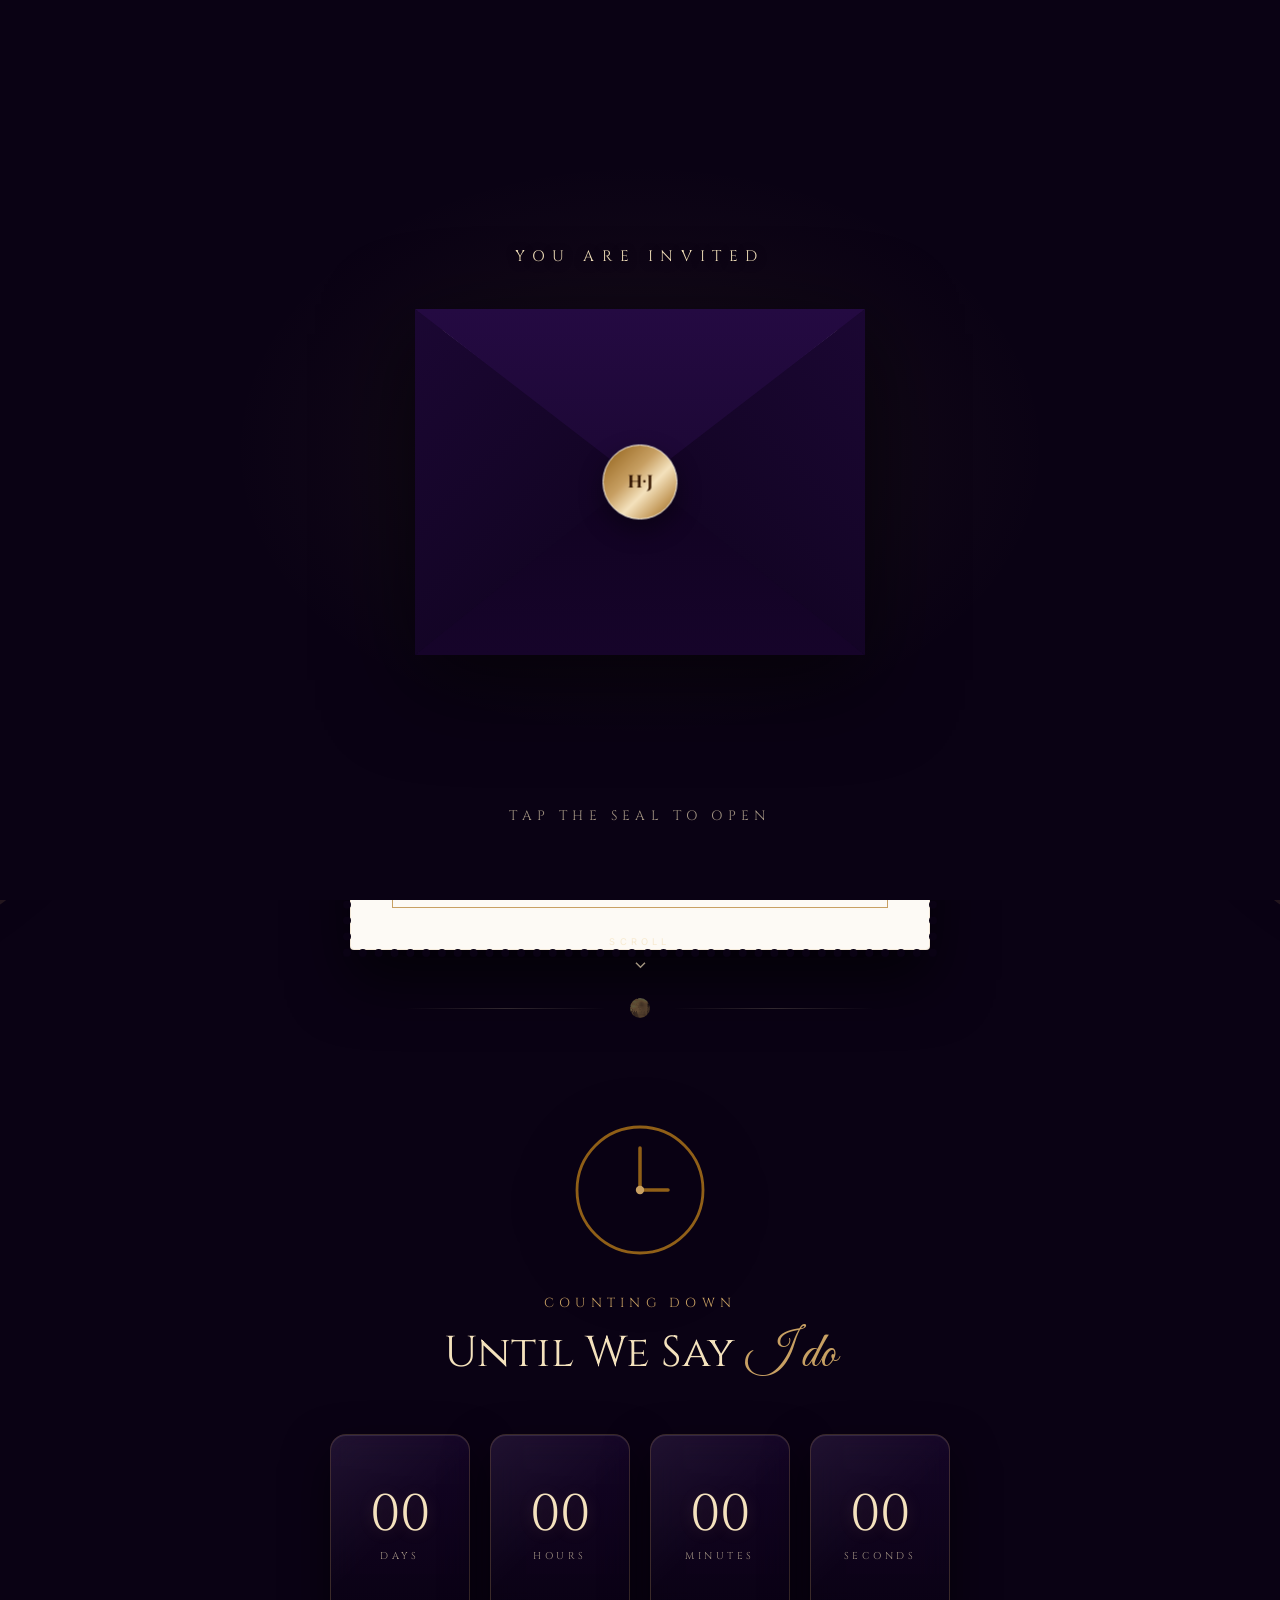
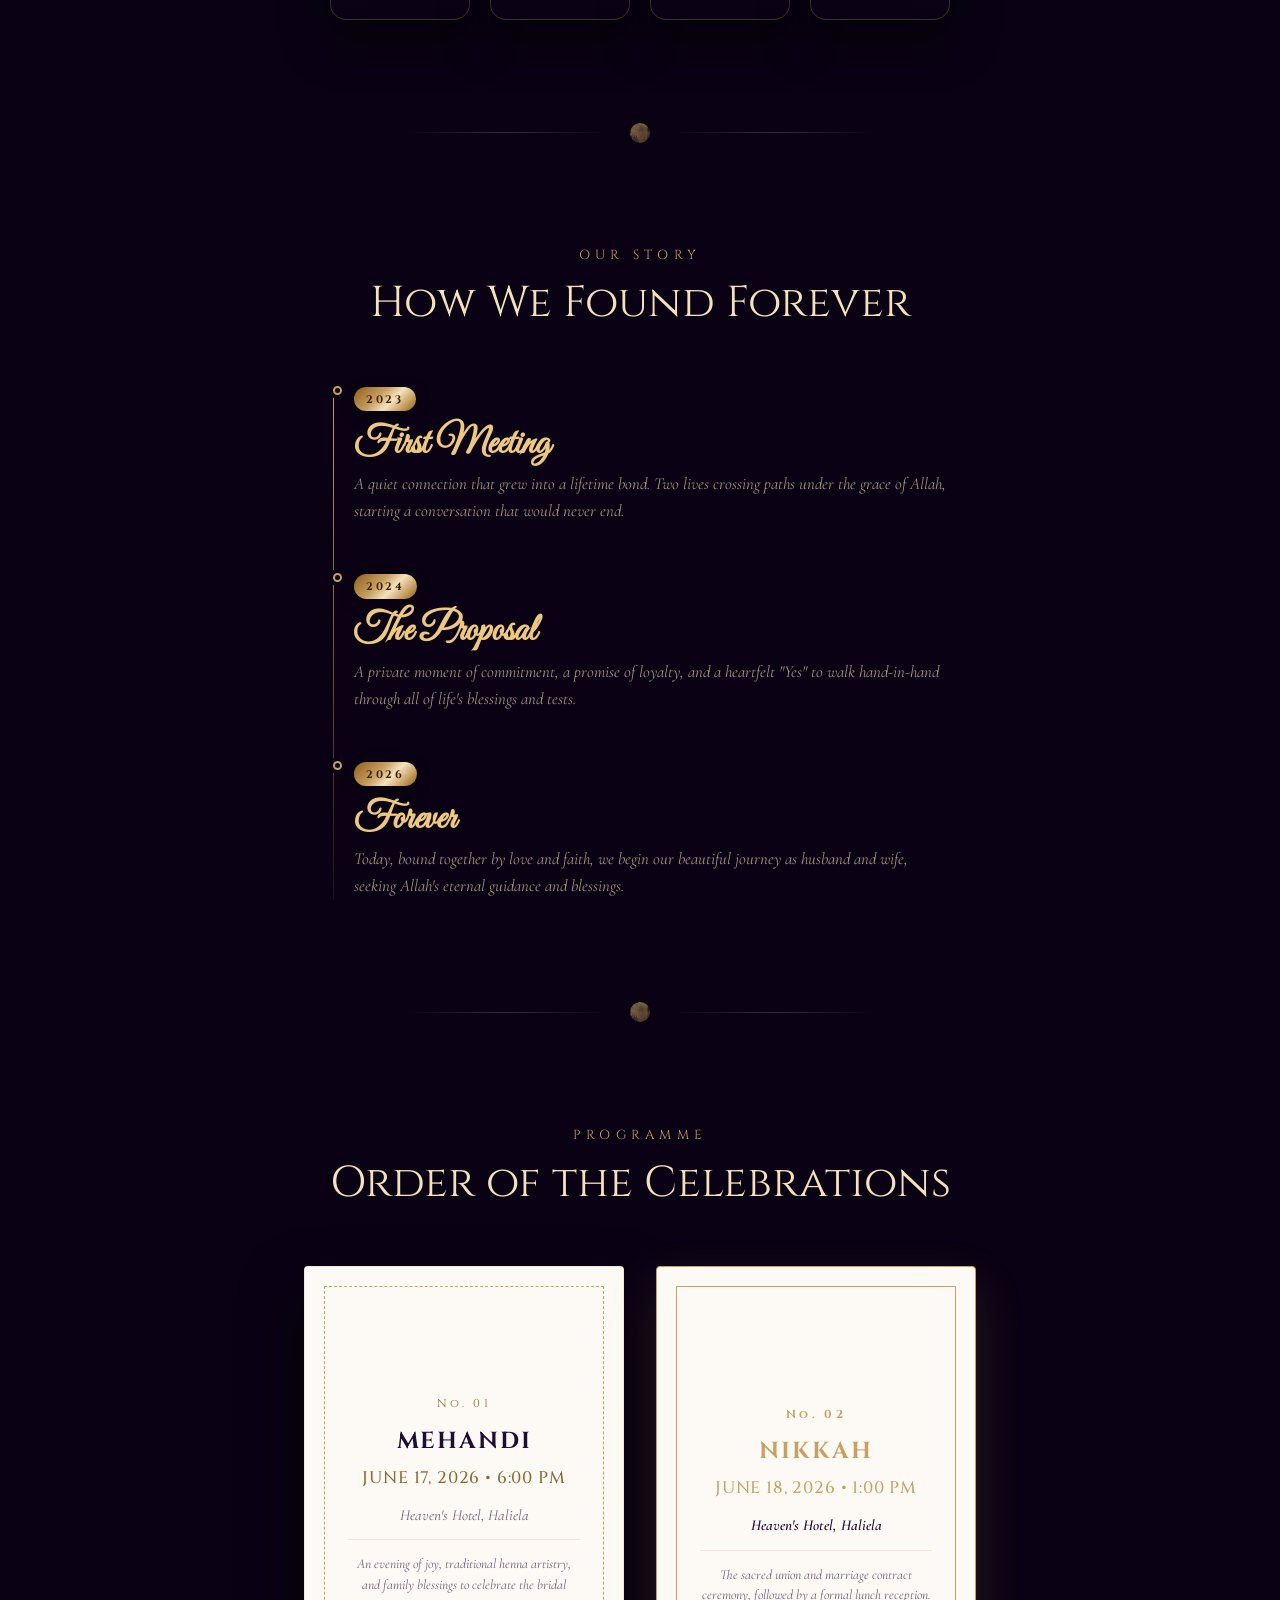
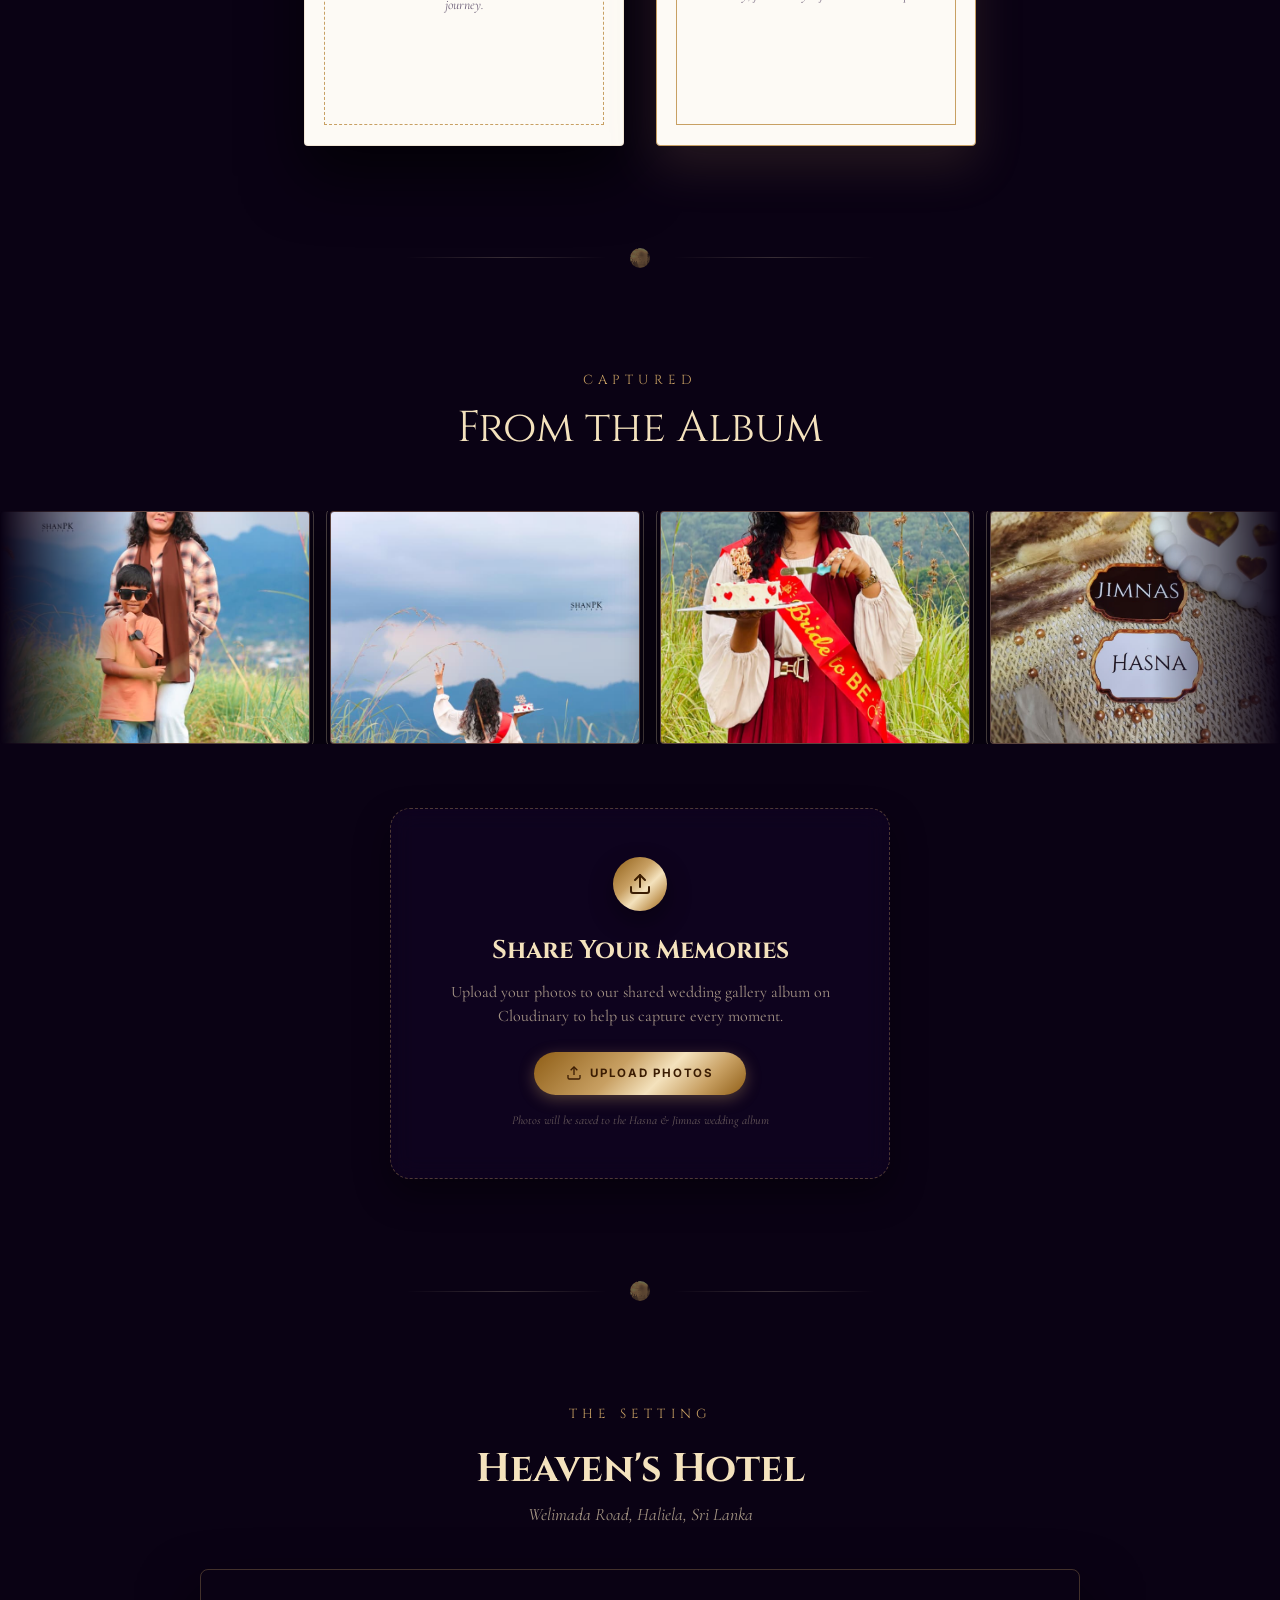
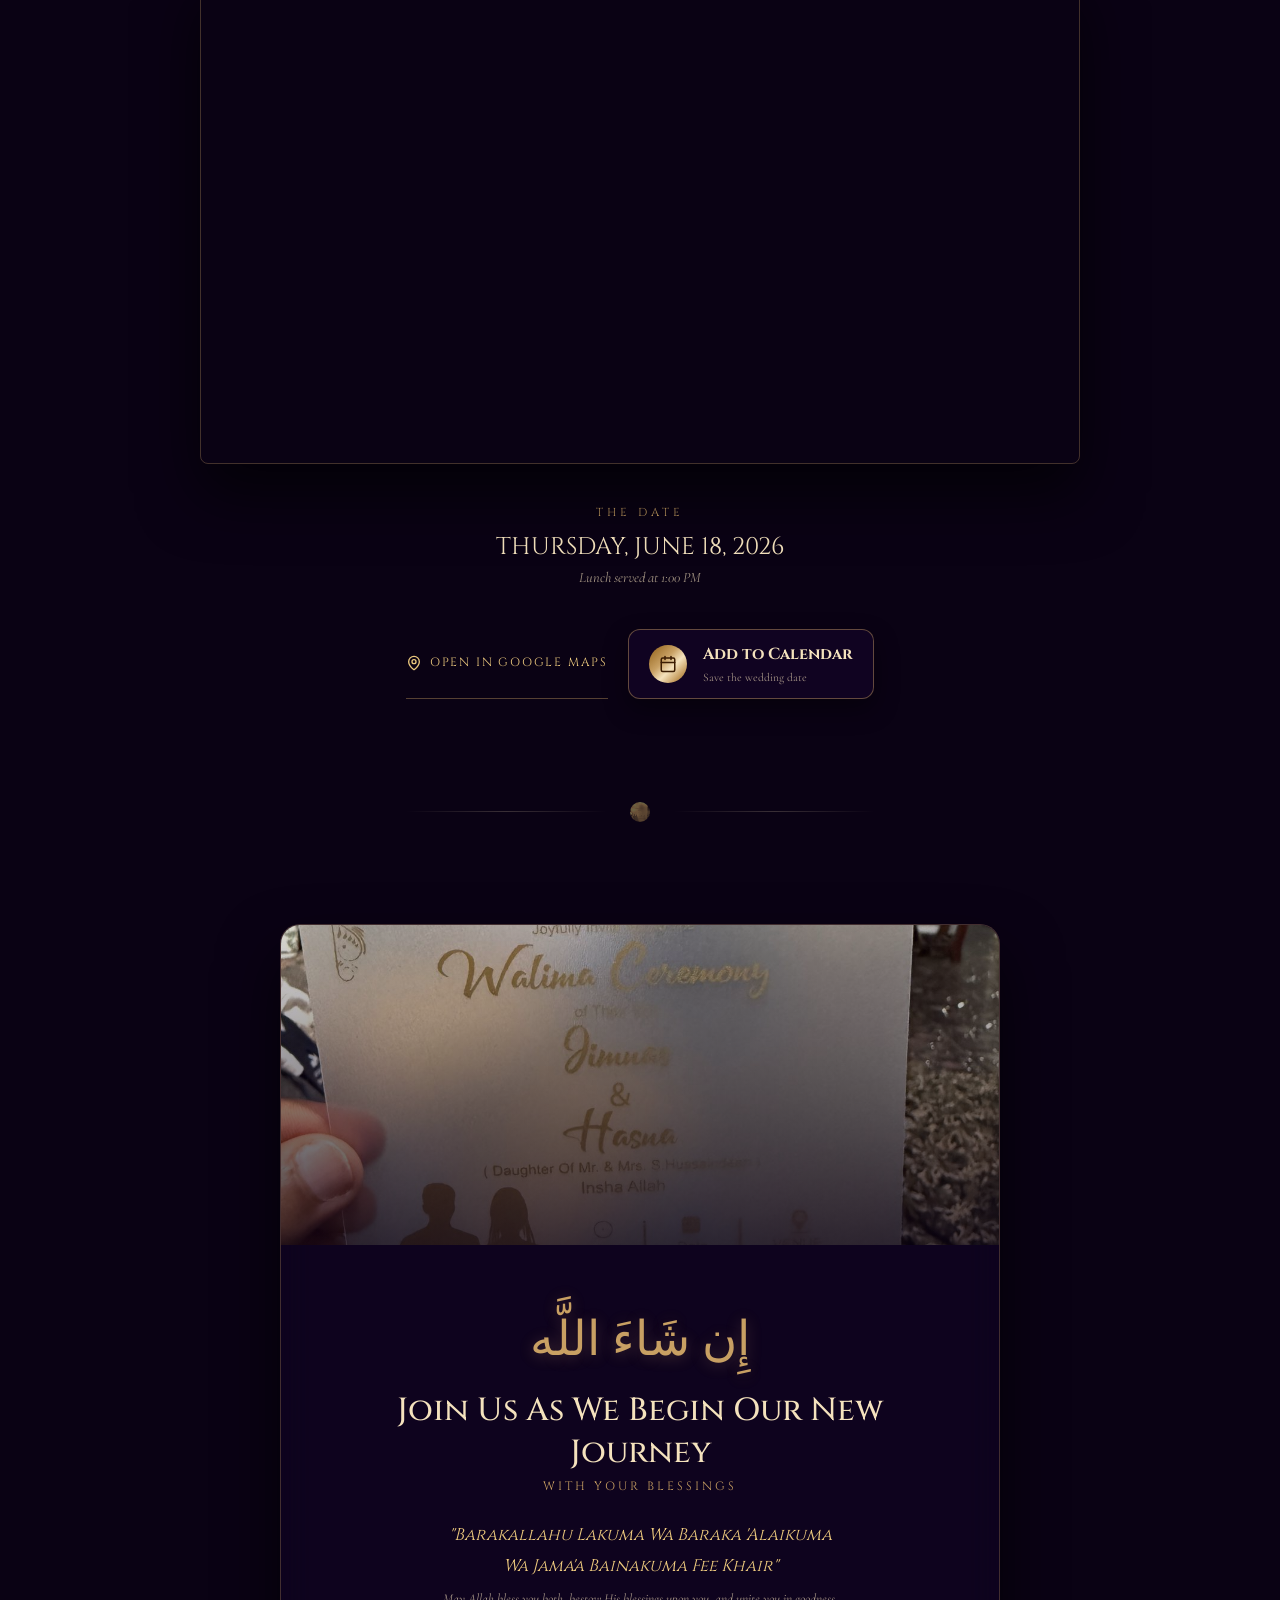
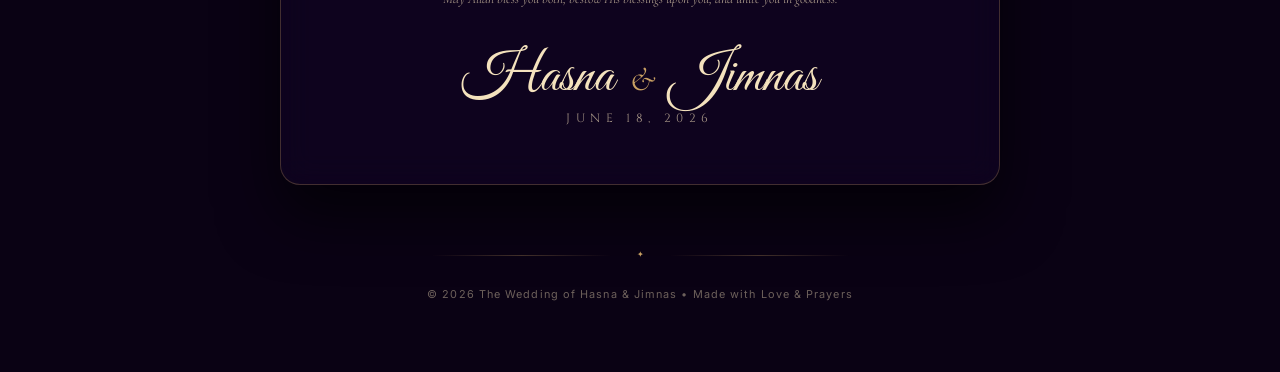
==== commit 7c78942d: "Complete redesign matching the emerald-envelope template in deep purple velvet style" ====
--- a/index.html
+++ b/index.html
@@ -4,507 +4,475 @@
   <meta charset="UTF-8" />
   <meta name="viewport" content="width=device-width, initial-scale=1.0" />
   <title>The Wedding of Hasna & Jimnas — June 18, 2026</title>
-  <meta name="description" content="You are warmly invited to celebrate the wedding of Hussaindeen Fathima Hasna & Buhardeen Mohamed Jimnas. Mehandi · Nikkah · Walima — June 17–20, 2026, Bandarawela & Haliela." />
+  <meta name="description" content="You are warmly invited to celebrate the wedding of Hussaindeen Fathima Hasna & Buhardeen Mohamed Jimnas. Mehandi & Nikkah — June 17–18, 2026." />
 
   <!-- Fonts -->
   <link rel="preconnect" href="https://fonts.googleapis.com" />
   <link rel="preconnect" href="https://fonts.gstatic.com" crossorigin />
-  <link href="https://fonts.googleapis.com/css2?family=Playfair+Display:ital,wght@0,400;0,500;0,600;0,700;1,400;1,500&family=Great+Vibes&family=Inter:wght@300;400;500;600&family=Montserrat:wght@300;400;500;600&display=swap" rel="stylesheet" />
+  <link href="https://fonts.googleapis.com/css2?family=Cinzel:wght@400;500;600;700&family=Cormorant+Garamond:ital,wght@0,300;0,400;0,500;0,600;0,700;1,300;1,400;1,500&family=Great+Vibes&family=Inter:wght@300;400;500;600&family=Montserrat:wght@300;400;500;600&display=swap" rel="stylesheet" />
 
   <!-- Cloudinary Upload Widget -->
   <script src="https://upload-widget.cloudinary.com/global/all.js" type="text/javascript"></script>
 
   <link rel="stylesheet" href="style.css" />
 </head>
-<body>
+<body class="envelope-locked">
 
   <!-- ============================================================
-       ENVELOPE OVERLAY
+       3D ENVELOPE OVERLAY
   ============================================================ -->
   <div id="envelope-overlay" class="envelope-overlay">
-    <div class="falling-snow-flowers" id="envelope-particles"></div>
-    <div class="envelope-content">
-      <div class="envelope-seal">
-        <span class="seal-icon">H&amp;J</span>
-      </div>
-      <h2 class="envelope-names">Hasna <span>&amp;</span> Jimnas</h2>
-      <button id="open-envelope-btn" class="btn btn-primary" aria-label="Open Invitation">Open Invitation</button>
-    </div>
-    <!-- Flap design -->
-    <div class="envelope-flap top-flap"></div>
-    <div class="envelope-flap bottom-flap"></div>
+    <div class="envelope-bg-texture" aria-hidden="true"></div>
+    
+    <div class="envelope-invited-text">
+      <p>You are invited</p>
+    </div>
+
+    <div class="envelope-wrapper">
+      <div id="envelope" class="envelope">
+        <!-- Back inside cover of envelope -->
+        <div class="envelope-back"></div>
+        
+        <!-- The Invitation Card sliding out -->
+        <div class="envelope-card">
+          <p class="card-dear">Dear Guest</p>
+          <p class="card-intro">The wedding of</p>
+          <h2 class="card-names">Hasna <span>&amp;</span> Jimnas</h2>
+          <div class="card-line"></div>
+          <p class="card-date">JUNE 18, 2026</p>
+        </div>
+        
+        <!-- Envelope Folds -->
+        <div class="envelope-left"></div>
+        <div class="envelope-right"></div>
+        <div class="envelope-bottom"></div>
+        <div class="envelope-top"></div>
+        
+        <!-- Gold Wax Seal Button -->
+        <button id="open-envelope-btn" class="wax-seal-btn" aria-label="Open Invitation - tap to break the seal, H and J">
+          <span class="wax-seal-text">H·J</span>
+        </button>
+      </div>
+    </div>
+
+    <div class="envelope-hint">
+      <p>Tap the seal to open</p>
+    </div>
   </div>
 
-  <!-- Falling particles for the main site -->
-  <div class="falling-snow-flowers main-particles" id="main-particles" aria-hidden="true"></div>
+  <!-- Ambient Falling Particles Container -->
+  <div id="ambient-particles" class="falling-ambient-container" aria-hidden="true"></div>
 
   <!-- ============================================================
-       FLOATING NAV
+       FLOATING NAVIGATION
   ============================================================ -->
   <nav class="floating-nav" id="floating-nav" aria-label="Section navigation">
     <a href="#hero" class="nav-link active" data-section="hero">Home</a>
-    <a href="#couple" class="nav-link" data-section="couple">Couple</a>
-    <a href="#events" class="nav-link" data-section="events">Events</a>
-    <a href="#gallery" class="nav-link" data-section="gallery">Gallery</a>
-    <a href="#blessings" class="nav-link" data-section="blessings">Blessings</a>
+    <a href="#countdown" class="nav-link" data-section="countdown">Timer</a>
+    <a href="#story" class="nav-link" data-section="story">Story</a>
+    <a href="#events" class="nav-link" data-section="events">Schedule</a>
+    <a href="#gallery" class="nav-link" data-section="gallery">Album</a>
+    <a href="#venue" class="nav-link" data-section="venue">Setting</a>
+    <a href="#blessings" class="nav-link" data-section="blessings">Dua</a>
   </nav>
 
   <!-- ============================================================
-       SECTION 1 — HERO
+       MAIN CONTENT WRAPPER
   ============================================================ -->
-  <section id="hero" class="hero-section">
-    <!-- Background image -->
-    <div class="hero-bg" style="background-image: url('hero.jpeg');" aria-hidden="true"></div>
-    <!-- Dark overlay -->
-    <div class="hero-overlay" aria-hidden="true"></div>
-    <!-- Decorative corner flourishes -->
-    <div class="corner-flourish corner-tl" aria-hidden="true">
-      <svg viewBox="0 0 200 200" fill="none" xmlns="http://www.w3.org/2000/svg">
-        <path d="M0 0 Q100 0 100 100 Q100 0 200 0" stroke="rgba(212,175,55,0.4)" stroke-width="1"/>
-        <path d="M0 0 Q80 0 80 80 Q80 0 160 0" stroke="rgba(212,175,55,0.25)" stroke-width="1"/>
-        <circle cx="10" cy="10" r="3" fill="rgba(212,175,55,0.5)"/>
-        <circle cx="30" cy="10" r="2" fill="rgba(212,175,55,0.35)"/>
-        <circle cx="10" cy="30" r="2" fill="rgba(212,175,55,0.35)"/>
-      </svg>
-    </div>
-    <div class="corner-flourish corner-br" aria-hidden="true">
-      <svg viewBox="0 0 200 200" fill="none" xmlns="http://www.w3.org/2000/svg">
-        <path d="M200 200 Q100 200 100 100 Q100 200 0 200" stroke="rgba(212,175,55,0.4)" stroke-width="1"/>
-        <path d="M200 200 Q120 200 120 120 Q120 200 40 200" stroke="rgba(212,175,55,0.25)" stroke-width="1"/>
-        <circle cx="190" cy="190" r="3" fill="rgba(212,175,55,0.5)"/>
-        <circle cx="170" cy="190" r="2" fill="rgba(212,175,55,0.35)"/>
-        <circle cx="190" cy="170" r="2" fill="rgba(212,175,55,0.35)"/>
-      </svg>
-    </div>
-
-    <div class="hero-content" id="hero-content">
-      <p class="hero-eyebrow fade-up">With the blessings of Allah</p>
-
-      <div class="hero-divider" aria-hidden="true">
-        <span class="divider-line"></span>
-        <span class="divider-diamond">◆</span>
-        <span class="divider-line"></span>
-      </div>
-
-      <h1 class="hero-title fade-up delay-1">
-        The Wedding Celebration of<br/>
-        <span class="hero-names">Hasna <span class="ampersand">&amp;</span> Jimnas</span>
-      </h1>
-
-      <div class="hero-divider" aria-hidden="true">
-        <span class="divider-line"></span>
-        <span class="divider-diamond">◆</span>
-        <span class="divider-line"></span>
-      </div>
-
-      <p class="hero-date fade-up delay-2">June 18th, 2026 &nbsp;•&nbsp; Bandarawela &amp; Haliela</p>
-
-      <div class="hero-buttons fade-up delay-3">
-        <a href="#events" class="btn btn-primary" id="view-schedule-btn">
-          <span>View Schedule</span>
-          <svg width="16" height="16" viewBox="0 0 24 24" fill="none" stroke="currentColor" stroke-width="2"><path d="M5 12h14M12 5l7 7-7 7"/></svg>
-        </a>
-        <a href="#gallery" class="btn btn-outline" id="photo-gallery-btn">
-          <span>Photo Gallery</span>
-          <svg width="16" height="16" viewBox="0 0 24 24" fill="none" stroke="currentColor" stroke-width="2"><rect x="3" y="3" width="18" height="18" rx="2"/><circle cx="8.5" cy="8.5" r="1.5"/><path d="M21 15l-5-5L5 21"/></svg>
-        </a>
-      </div>
-
-      <div class="scroll-hint fade-up delay-4" aria-hidden="true">
+  <main class="main-wrapper">
+    <div class="main-bg-texture" aria-hidden="true"></div>
+
+    <!-- ============================================================
+         SECTION 1 — HERO
+    ============================================================ -->
+    <section id="hero" class="hero-section">
+      <!-- Decorative vector floral flourishes -->
+      <div class="hero-flourish-left" aria-hidden="true">
+        <svg viewBox="0 0 100 200" fill="none" xmlns="http://www.w3.org/2000/svg">
+          <path d="M0 0 C30 40 50 80 50 120 C50 150 35 180 0 200" stroke="rgba(200, 160, 99, 0.3)" stroke-width="1.5" />
+          <path d="M0 25 C20 55 35 90 35 125 C35 150 20 175 0 190" stroke="rgba(200, 160, 99, 0.18)" stroke-width="1" />
+          <circle cx="15" cy="50" r="3" fill="rgba(200, 160, 99, 0.4)"/>
+          <circle cx="35" cy="95" r="2" fill="rgba(200, 160, 99, 0.3)"/>
+          <circle cx="20" cy="145" r="2.5" fill="rgba(200, 160, 99, 0.35)"/>
+        </svg>
+      </div>
+      <div class="hero-flourish-right" aria-hidden="true">
+        <svg viewBox="0 0 100 200" fill="none" xmlns="http://www.w3.org/2000/svg" style="transform: scaleX(-1);">
+          <path d="M0 0 C30 40 50 80 50 120 C50 150 35 180 0 200" stroke="rgba(200, 160, 99, 0.3)" stroke-width="1.5" />
+          <path d="M0 25 C20 55 35 90 35 125 C35 150 20 175 0 190" stroke="rgba(200, 160, 99, 0.18)" stroke-width="1" />
+          <circle cx="15" cy="50" r="3" fill="rgba(200, 160, 99, 0.4)"/>
+          <circle cx="35" cy="95" r="2" fill="rgba(200, 160, 99, 0.3)"/>
+          <circle cx="20" cy="145" r="2.5" fill="rgba(200, 160, 99, 0.35)"/>
+        </svg>
+      </div>
+
+      <div class="hero-card-container">
+        <!-- Stamp-edged invitation card -->
+        <div class="hero-stamp-card">
+          <div class="hero-card-inner">
+            <p class="hero-card-intro">Together with their families</p>
+            
+            <div class="hero-card-names">
+              <h1 class="shimmer-gold">Hussaindeen Fathima Hasna</h1>
+              <span class="ampersand">and</span>
+              <h1 class="shimmer-gold">Buhardeen Mohamed Jimnas</h1>
+            </div>
+
+            <p class="hero-card-request">
+              request the honour of your presence at the celebration of their marriage
+            </p>
+
+            <div class="hero-card-details">
+              <div class="hero-card-divider" aria-hidden="true">
+                <span></span>
+                <em>◆</em>
+                <span></span>
+              </div>
+              <p class="hero-card-date">JUNE 18, 2026</p>
+              <p class="hero-card-venue">Lunch at 1:00 PM &nbsp;•&nbsp; Heaven's Hotel, Haliela</p>
+            </div>
+          </div>
+        </div>
+      </div>
+
+      <div class="hero-scroll-indicator" id="hero-scroll-hint" aria-hidden="true">
         <span>Scroll</span>
-        <svg width="20" height="20" viewBox="0 0 24 24" fill="none" stroke="currentColor" stroke-width="2"><path d="m6 9 6 6 6-6"/></svg>
-      </div>
-    </div>
-  </section>
-
-  <!-- ============================================================
-       SECTION 2 — COUPLE PROFILE
-  ============================================================ -->
-  <section id="couple" class="couple-section">
-    <!-- Decorative background blobs -->
-    <div class="blob blob-1" aria-hidden="true"></div>
-    <div class="blob blob-2" aria-hidden="true"></div>
-
-    <div class="section-container">
+        <svg width="18" height="18" viewBox="0 0 24 24" fill="none" stroke="currentColor" stroke-width="2"><path d="m6 9 6 6 6-6"/></svg>
+      </div>
+    </section>
+
+    <!-- SECTION DIVIDER -->
+    <div class="horizontal-section-divider" aria-hidden="true">
+      <span class="divider-line"></span>
+      <img src="inshallah.jpeg" alt="" class="divider-flower" style="border-radius:50%; width:20px; height:20px; object-fit:cover; filter:sepia(1) saturate(2);"/>
+      <span class="divider-line"></span>
+    </div>
+
+    <!-- ============================================================
+         SECTION 2 — COUNTDOWN
+    ============================================================ -->
+    <section id="countdown" class="section-container countdown-section">
+      <div class="reveal">
+        <!-- Circular gold seal icon representing time -->
+        <svg class="countdown-icon" viewBox="0 0 100 100" fill="none" xmlns="http://www.w3.org/2000/svg">
+          <circle cx="50" cy="50" r="45" stroke="url(#goldGrad)" stroke-width="2" />
+          <path d="M50 20 V50 H70" stroke="url(#goldGrad)" stroke-width="2.5" stroke-linecap="round" />
+          <circle cx="50" cy="50" r="3" fill="#c8a063" />
+          <defs>
+            <linearGradient id="goldGrad" x1="0" y1="0" x2="100" y2="100">
+              <stop offset="0%" stop-color="#8f5e16" />
+              <stop offset="50%" stop-color="#ecc97e" />
+              <stop offset="100%" stop-color="#8f5e16" />
+            </linearGradient>
+          </defs>
+        </svg>
+
+        <p class="section-eyebrow">Counting Down</p>
+        <h2 class="section-title">Until We Say <span>I do</span></h2>
+
+        <!-- Glassmorphism Timer -->
+        <div class="countdown-timer-grid">
+          <div class="timer-block">
+            <span class="timer-value" id="cd-days">00</span>
+            <span class="timer-label">Days</span>
+          </div>
+          <div class="timer-block">
+            <span class="timer-value" id="cd-hours">00</span>
+            <span class="timer-label">Hours</span>
+          </div>
+          <div class="timer-block">
+            <span class="timer-value" id="cd-mins">00</span>
+            <span class="timer-label">Minutes</span>
+          </div>
+          <div class="timer-block">
+            <span class="timer-value" id="cd-secs">00</span>
+            <span class="timer-label">Seconds</span>
+          </div>
+        </div>
+      </div>
+    </section>
+
+    <!-- SECTION DIVIDER -->
+    <div class="horizontal-section-divider" aria-hidden="true">
+      <span class="divider-line"></span>
+      <img src="inshallah.jpeg" alt="" class="divider-flower" style="border-radius:50%; width:20px; height:20px; object-fit:cover; filter:sepia(1) saturate(2);"/>
+      <span class="divider-line"></span>
+    </div>
+
+    <!-- ============================================================
+         SECTION 3 — STORY
+    ============================================================ -->
+    <section id="story" class="section-container">
       <div class="section-header reveal">
-        <p class="section-eyebrow">Two Hearts, One Journey</p>
-        <h2 class="section-title">The Bride &amp; Groom</h2>
-        <div class="section-divider" aria-hidden="true">
-          <span class="divider-line"></span>
-          <span class="divider-diamond">◆</span>
-          <span class="divider-line"></span>
-        </div>
-      </div>
-
-      <div class="couple-cards">
-        <!-- Groom Card -->
-        <div class="couple-card reveal delay-1" id="groom-card">
-          <div class="couple-card-image-wrap">
-            <div class="couple-card-image">
-              <img src="couple.jpeg" alt="Buhardeen Mohamed Jimnas — the Groom" loading="lazy" />
+        <p class="section-eyebrow">Our Story</p>
+        <h2 class="section-title">How We Found Forever</h2>
+      </div>
+
+      <div class="story-timeline">
+        <!-- Story item 1 -->
+        <div class="story-item reveal">
+          <div class="story-node" aria-hidden="true"></div>
+          <span class="story-year">2023</span>
+          <h3 class="story-title">First Meeting</h3>
+          <p class="story-text">
+            A quiet connection that grew into a lifetime bond. Two lives crossing paths under the grace of Allah, starting a conversation that would never end.
+          </p>
+        </div>
+
+        <!-- Story item 2 -->
+        <div class="story-item reveal">
+          <div class="story-node" aria-hidden="true"></div>
+          <span class="story-year">2024</span>
+          <h3 class="story-title">The Proposal</h3>
+          <p class="story-text">
+            A private moment of commitment, a promise of loyalty, and a heartfelt "Yes" to walk hand-in-hand through all of life's blessings and tests.
+          </p>
+        </div>
+
+        <!-- Story item 3 -->
+        <div class="story-item reveal">
+          <div class="story-node" aria-hidden="true"></div>
+          <span class="story-year">2026</span>
+          <h3 class="story-title">Forever</h3>
+          <p class="story-text">
+            Today, bound together by love and faith, we begin our beautiful journey as husband and wife, seeking Allah's eternal guidance and blessings.
+          </p>
+        </div>
+      </div>
+    </section>
+
+    <!-- SECTION DIVIDER -->
+    <div class="horizontal-section-divider" aria-hidden="true">
+      <span class="divider-line"></span>
+      <img src="inshallah.jpeg" alt="" class="divider-flower" style="border-radius:50%; width:20px; height:20px; object-fit:cover; filter:sepia(1) saturate(2);"/>
+      <span class="divider-line"></span>
+    </div>
+
+    <!-- ============================================================
+         SECTION 4 — PROGRAMME / EVENTS
+    ============================================================ -->
+    <section id="events" class="section-container">
+      <div class="section-header reveal">
+        <p class="section-eyebrow">Programme</p>
+        <h2 class="section-title">Order of the Celebrations</h2>
+      </div>
+
+      <div class="programme-cards-container">
+        <!-- Event 1: Mehandi -->
+        <div class="programme-card-wrapper reveal">
+          <div class="programme-card">
+            <div class="programme-card-inner">
+              <span class="programme-no">No. 01</span>
+              <h3 class="programme-title">Mehandi</h3>
+              <p class="programme-time">JUNE 17, 2026 &bull; 6:00 PM</p>
+              <p class="programme-venue">Heaven's Hotel, Haliela</p>
+              <p class="programme-desc">
+                An evening of joy, traditional henna artistry, and family blessings to celebrate the bridal journey.
+              </p>
             </div>
-            <div class="couple-card-badge">Groom</div>
-          </div>
-          <div class="couple-card-content">
-            <span class="couple-card-role">بسم الله الرحمن الرحيم</span>
-            <h3 class="couple-card-name">Buhardeen Mohamed<br/><em>Jimnas</em></h3>
-            <div class="couple-card-divider" aria-hidden="true"></div>
-            <p class="couple-card-lineage">
-              Son of<br/>
-              <strong>Kabeer Buhardeen</strong><br/>
-              &amp; <strong>Abdul Kadeer Mumtaj</strong>
-            </p>
-          </div>
-        </div>
-
-        <!-- Center Connector -->
-        <div class="couple-connector reveal delay-2" aria-hidden="true">
-          <div class="connector-ring">
-            <span class="connector-ampersand">&amp;</span>
-          </div>
-          <div class="connector-line-v"></div>
-        </div>
-
-        <!-- Bride Card -->
-        <div class="couple-card reveal delay-3" id="bride-card">
-          <div class="couple-card-image-wrap">
-            <div class="couple-card-image">
-              <img src="couple.jpeg" alt="Hussaindeen Fathima Hasna — the Bride" loading="lazy" style="object-position: right center;" />
+          </div>
+        </div>
+
+        <!-- Event 2: Nikkah -->
+        <div class="programme-card-wrapper reveal">
+          <div class="programme-card" style="border-color: var(--gold-mid); box-shadow: 0 20px 50px rgba(200, 160, 99, 0.15)">
+            <div class="programme-card-inner" style="border-style: solid;">
+              <span class="programme-no" style="color: var(--gold-mid); font-weight: 700;">No. 02</span>
+              <h3 class="programme-title" style="color: var(--gold-mid);">Nikkah</h3>
+              <p class="programme-time" style="color: var(--gold-mid);">JUNE 18, 2026 &bull; 1:00 PM</p>
+              <p class="programme-venue" style="color: var(--text-dark); font-weight: 600;">Heaven's Hotel, Haliela</p>
+              <p class="programme-desc">
+                The sacred union and marriage contract ceremony, followed by a formal lunch reception.
+              </p>
             </div>
-            <div class="couple-card-badge bride-badge">Bride</div>
-          </div>
-          <div class="couple-card-content">
-            <span class="couple-card-role">بسم الله الرحمن الرحيم</span>
-            <h3 class="couple-card-name">Hussaindeen Fathima<br/><em>Hasna</em></h3>
-            <div class="couple-card-divider" aria-hidden="true"></div>
-            <p class="couple-card-lineage">
-              Daughter of<br/>
-              <strong>Saleem Hussaindeen</strong><br/>
-              &amp; <strong>Salahudeen Fathima Rinoosha</strong>
-            </p>
-          </div>
-        </div>
-      </div>
-    </div>
-  </section>
-
-  <!-- ============================================================
-       SECTION 2.5 — COUNTDOWN & CALENDAR
-  ============================================================ -->
-  <section id="countdown" class="countdown-section">
-    <div class="section-container">
-      <div class="countdown-wrapper reveal">
-        <p class="section-eyebrow">The Anticipation</p>
-        <h2 class="countdown-title">Until We Say I Do</h2>
-        <div class="countdown-timer" id="countdown-timer">
-          <div class="time-block">
-            <span class="time-value" id="cd-days">00</span>
-            <span class="time-label">Days</span>
-          </div>
-          <span class="time-sep">:</span>
-          <div class="time-block">
-            <span class="time-value" id="cd-hours">00</span>
-            <span class="time-label">Hours</span>
-          </div>
-          <span class="time-sep">:</span>
-          <div class="time-block">
-            <span class="time-value" id="cd-mins">00</span>
-            <span class="time-label">Mins</span>
-          </div>
-          <span class="time-sep">:</span>
-          <div class="time-block">
-            <span class="time-value" id="cd-secs">00</span>
-            <span class="time-label">Secs</span>
-          </div>
-        </div>
-      </div>
-      
-      <div class="calendar-wrapper reveal delay-1">
-        <h3 class="calendar-month">June 2026</h3>
-        <div class="calendar-grid">
-          <div class="cal-day-header">Su</div><div class="cal-day-header">Mo</div><div class="cal-day-header">Tu</div><div class="cal-day-header">We</div><div class="cal-day-header">Th</div><div class="cal-day-header">Fr</div><div class="cal-day-header">Sa</div>
-          <div class="cal-day empty"></div><div class="cal-day">1</div><div class="cal-day">2</div><div class="cal-day">3</div><div class="cal-day">4</div><div class="cal-day">5</div><div class="cal-day">6</div>
-          <div class="cal-day">7</div><div class="cal-day">8</div><div class="cal-day">9</div><div class="cal-day">10</div><div class="cal-day">11</div><div class="cal-day">12</div><div class="cal-day">13</div>
-          <div class="cal-day">14</div><div class="cal-day">15</div><div class="cal-day">16</div><div class="cal-day event-day" title="Mehandi (17th)">17</div><div class="cal-day highlight-day" title="Nikkah (18th)">18</div><div class="cal-day">19</div><div class="cal-day event-day" title="Walima (20th)">20</div>
-          <div class="cal-day">21</div><div class="cal-day">22</div><div class="cal-day">23</div><div class="cal-day">24</div><div class="cal-day">25</div><div class="cal-day">26</div><div class="cal-day">27</div>
-          <div class="cal-day">28</div><div class="cal-day">29</div><div class="cal-day">30</div><div class="cal-day empty"></div><div class="cal-day empty"></div><div class="cal-day empty"></div><div class="cal-day empty"></div>
-        </div>
-        <div class="calendar-legend">
-          <span class="legend-item"><span class="dot event-dot"></span> Pre/Post Events</span>
-          <span class="legend-item"><span class="dot highlight-dot"></span> Wedding Day</span>
-        </div>
-      </div>
-    </div>
-  </section>
-
-  <!-- ============================================================
-       SECTION 3 — EVENTS TIMELINE
-  ============================================================ -->
-  <section id="events" class="events-section">
-    <div class="blob blob-3" aria-hidden="true"></div>
-    <div class="blob blob-4" aria-hidden="true"></div>
-
-    <div class="section-container">
+          </div>
+        </div>
+      </div>
+    </section>
+
+    <!-- SECTION DIVIDER -->
+    <div class="horizontal-section-divider" aria-hidden="true">
+      <span class="divider-line"></span>
+      <img src="inshallah.jpeg" alt="" class="divider-flower" style="border-radius:50%; width:20px; height:20px; object-fit:cover; filter:sepia(1) saturate(2);"/>
+      <span class="divider-line"></span>
+    </div>
+
+    <!-- ============================================================
+         SECTION 5 — GALLERY ALBUM
+    ============================================================ -->
+    <section id="gallery" class="gallery-section">
       <div class="section-header reveal">
-        <p class="section-eyebrow">The Celebration</p>
-        <h2 class="section-title">Events &amp; Itinerary</h2>
-        <div class="section-divider" aria-hidden="true">
-          <span class="divider-line"></span>
-          <span class="divider-diamond">◆</span>
-          <span class="divider-line"></span>
-        </div>
-        <p class="section-subtitle">Three sacred ceremonies to celebrate a beautiful new beginning</p>
-      </div>
-
-      <!-- Desktop: Horizontal Timeline -->
-      <div class="timeline-connector desktop-only" aria-hidden="true">
-        <span class="timeline-line"></span>
-      </div>
-
-      <div class="events-grid">
-
-        <!-- Event 1: Mehandi -->
-        <div class="event-card reveal delay-1" id="mehandi-card">
-          <div class="event-card-image">
-            <img src="inshallah.jpeg" alt="Mehandi Ceremony" loading="lazy" />
-            <div class="event-card-number">01</div>
-          </div>
-          <div class="event-card-body">
-            <div class="event-icon" aria-hidden="true">
-              <svg viewBox="0 0 24 24" fill="none" stroke="currentColor" stroke-width="1.5">
-                <path d="M12 2C6.48 2 2 6.48 2 12s4.48 10 10 10 10-4.48 10-10S17.52 2 12 2z"/>
-                <path d="M8 14s1.5 2 4 2 4-2 4-2"/>
-                <path d="M9 9h.01M15 9h.01"/>
-              </svg>
+        <p class="section-eyebrow">Captured</p>
+        <h2 class="section-title">From the Album</h2>
+      </div>
+
+      <!-- Horizontal scrolling track -->
+      <div class="marquee-container reveal">
+        <div class="marquee-track" id="marquee-track">
+          <!-- Slide 1 -->
+          <div class="gallery-card">
+            <img src="bride1.jpeg" alt="Hasna holding cake close up" loading="lazy" />
+          </div>
+          <!-- Slide 2 -->
+          <div class="gallery-card">
+            <img src="bride2.jpeg" alt="Hasna standing near white car" loading="lazy" />
+          </div>
+          <!-- Slide 3 -->
+          <div class="gallery-card">
+            <img src="bride3.jpeg" alt="Hasna holding cake in front of hills" loading="lazy" />
+          </div>
+          <!-- Slide 4 -->
+          <div class="gallery-card">
+            <img src="couple.jpeg" alt="Hasna and Jimnas" loading="lazy" />
+          </div>
+          <!-- Slide 5 -->
+          <div class="gallery-card">
+            <img src="family.jpeg" alt="Family photo in the hills" loading="lazy" />
+          </div>
+          <!-- Slide 6 -->
+          <div class="gallery-card">
+            <img src="walima.jpeg" alt="Wedding celebration photo" loading="lazy" />
+          </div>
+        </div>
+      </div>
+
+      <!-- Cloudinary Upload -->
+      <div class="upload-card-wrapper reveal">
+        <div class="upload-card">
+          <div class="upload-icon" aria-hidden="true">
+            <svg viewBox="0 0 24 24" fill="none" stroke="currentColor" stroke-width="2" stroke-linecap="round" stroke-linejoin="round">
+              <path d="M21 15v4a2 2 0 0 1-2 2H5a2 2 0 0 1-2-2v-4" />
+              <polyline points="17 8 12 3 7 8" />
+              <line x1="12" y1="3" x2="12" y2="15" />
+            </svg>
+          </div>
+          <h3 class="upload-title">Share Your Memories</h3>
+          <p class="upload-text">
+            Upload your photos to our shared wedding gallery album on Cloudinary to help us capture every moment.
+          </p>
+          <button class="btn-upload" onclick="openCloudinaryUpload()">
+            <svg viewBox="0 0 24 24" fill="none" stroke="currentColor" stroke-width="2" width="16" height="16" aria-hidden="true">
+              <path d="M21 15v4a2 2 0 0 1-2 2H5a2 2 0 0 1-2-2v-4"/><polyline points="17 8 12 3 7 8"/><line x1="12" y1="3" x2="12" y2="15"/>
+            </svg>
+            <span>Upload Photos</span>
+          </button>
+          <p class="upload-note">Photos will be saved to the Hasna &amp; Jimnas wedding album</p>
+        </div>
+      </div>
+    </section>
+
+    <!-- Lightbox Modal -->
+    <div class="lightbox" id="lightbox" role="dialog" aria-modal="true" aria-label="Image viewer">
+      <button class="lightbox-close" id="lightbox-close" aria-label="Close">&times;</button>
+      <div class="lightbox-inner">
+        <img src="" alt="" id="lightbox-img" />
+      </div>
+    </div>
+
+    <!-- SECTION DIVIDER -->
+    <div class="horizontal-section-divider" aria-hidden="true">
+      <span class="divider-line"></span>
+      <img src="inshallah.jpeg" alt="" class="divider-flower" style="border-radius:50%; width:20px; height:20px; object-fit:cover; filter:sepia(1) saturate(2);"/>
+      <span class="divider-line"></span>
+    </div>
+
+    <!-- ============================================================
+         SECTION 6 — VENUE / SETTING
+    ============================================================ -->
+    <section id="venue" class="section-container venue-section">
+      <div class="reveal">
+        <p class="section-eyebrow">The Setting</p>
+        <h2 class="venue-name">Heaven's Hotel</h2>
+        <p class="venue-address">Welimada Road, Haliela, Sri Lanka</p>
+
+        <!-- Map Iframe with styling filter -->
+        <div class="map-wrapper">
+          <iframe 
+            src="https://maps.google.com/maps?q=Heavens%20Hotel%20Haliela&amp;output=embed" 
+            loading="lazy" 
+            allowfullscreen="" 
+            title="Wedding venue location map">
+          </iframe>
+        </div>
+
+        <div class="venue-time-block">
+          <p class="venue-time-label">The Date</p>
+          <p class="venue-time-date">Thursday, June 18, 2026</p>
+          <p class="venue-time-sub">Lunch served at 1:00 PM</p>
+        </div>
+
+        <div class="venue-buttons">
+          <a href="https://maps.google.com/maps?q=Heavens%20Hotel%20Haliela" target="_blank" rel="noopener noreferrer" class="btn-action-outline">
+            <svg viewBox="0 0 24 24" fill="none" stroke="currentColor" stroke-width="2" stroke-linecap="round" stroke-linejoin="round" aria-hidden="true"><path d="M20 10c0 4.993-5.539 10.193-7.399 11.799a1 1 0 0 1-1.202 0C9.539 20.193 4 14.993 4 10a8 8 0 0 1 16 0"></path><circle cx="12" cy="10" r="3"></circle></svg>
+            Open in Google Maps
+          </a>
+
+          <!-- Calendar dropup button mimicking reference style -->
+          <div class="calendar-dropdown-wrapper">
+            <div class="calendar-btn-container">
+              <a href="https://www.google.com/calendar/render?action=TEMPLATE&text=Wedding+of+Hasna+and+Jimnas&dates=20260618T073000Z/20260618T103000Z&details=Sacred+Nikkah+union+followed+by+lunch+at+Heavens+Hotel+Haliela&location=Heavens+Hotel+Haliela" target="_blank" rel="noopener noreferrer" class="calendar-btn">
+                <span class="calendar-btn-icon">
+                  <svg viewBox="0 0 24 24" fill="none" stroke="currentColor" stroke-width="2" stroke-linecap="round" stroke-linejoin="round" aria-hidden="true"><rect x="3" y="4" width="18" height="18" rx="2" ry="2"></rect><line x1="16" y1="2" x2="16" y2="6"></line><line x1="8" y1="2" x2="8" y2="6"></line><line x1="3" y1="10" x2="21" y2="10"></line></svg>
+                </span>
+                <span>
+                  <strong class="calendar-btn-title">Add to Calendar</strong>
+                  <span class="calendar-btn-subtitle">Save the wedding date</span>
+                </span>
+              </a>
             </div>
-            <span class="event-tag">Ceremony 1</span>
-            <h3 class="event-title">Mehandi Ceremony</h3>
-            <div class="event-details">
-              <div class="event-detail-row">
-                <svg viewBox="0 0 24 24" fill="none" stroke="currentColor" stroke-width="2" aria-hidden="true"><rect x="3" y="4" width="18" height="18" rx="2"/><path d="M16 2v4M8 2v4M3 10h18"/></svg>
-                <span>17th June 2026</span>
-              </div>
-              <div class="event-detail-row">
-                <svg viewBox="0 0 24 24" fill="none" stroke="currentColor" stroke-width="2" aria-hidden="true"><path d="M21 10c0 7-9 13-9 13s-9-6-9-13a9 9 0 0 1 18 0z"/><circle cx="12" cy="10" r="3"/></svg>
-                <span>Heaven's Hotel, Haliela</span>
-              </div>
-            </div>
-            <p class="event-description">An evening of joy, henna artistry, and heartfelt celebrations as we begin this beautiful journey.</p>
-          </div>
-        </div>
-
-        <!-- Event 2: Nikkah -->
-        <div class="event-card event-card-featured reveal delay-2" id="nikkah-card">
-          <div class="event-card-image event-card-dual-image">
-            <img src="nikkah1.jpeg" alt="Nikkah Invitation" loading="lazy" />
-            <img src="nikkah2.jpeg" alt="Nikkah Ceremony Details" loading="lazy" />
-            <div class="event-card-number">02</div>
-            <div class="featured-badge">★ Main Event</div>
-          </div>
-          <div class="event-card-body">
-            <div class="event-icon event-icon-featured" aria-hidden="true">
-              <svg viewBox="0 0 24 24" fill="none" stroke="currentColor" stroke-width="1.5">
-                <path d="M20.84 4.61a5.5 5.5 0 0 0-7.78 0L12 5.67l-1.06-1.06a5.5 5.5 0 0 0-7.78 7.78l1.06 1.06L12 21.23l7.78-7.78 1.06-1.06a5.5 5.5 0 0 0 0-7.78z"/>
-              </svg>
-            </div>
-            <span class="event-tag event-tag-featured">Ceremony 2</span>
-            <h3 class="event-title">Nikkah Ceremony</h3>
-            <div class="event-details">
-              <div class="event-detail-row">
-                <svg viewBox="0 0 24 24" fill="none" stroke="currentColor" stroke-width="2" aria-hidden="true"><rect x="3" y="4" width="18" height="18" rx="2"/><path d="M16 2v4M8 2v4M3 10h18"/></svg>
-                <span>June 18th, 2026</span>
-              </div>
-              <div class="event-detail-row">
-                <svg viewBox="0 0 24 24" fill="none" stroke="currentColor" stroke-width="2" aria-hidden="true"><circle cx="12" cy="12" r="10"/><path d="M12 6v6l4 2"/></svg>
-                <span>Lunch at 1:00 PM</span>
-              </div>
-              <div class="event-detail-row">
-                <svg viewBox="0 0 24 24" fill="none" stroke="currentColor" stroke-width="2" aria-hidden="true"><path d="M21 10c0 7-9 13-9 13s-9-6-9-13a9 9 0 0 1 18 0z"/><circle cx="12" cy="10" r="3"/></svg>
-                <span>Heaven's Hotel, Welimada Road, Haliela</span>
-              </div>
-            </div>
-            <p class="event-description">The sacred union — Hasna and Jimnas are bound together in the name of Allah in a blessed ceremony of love and commitment.</p>
-          </div>
-        </div>
-
-        <!-- Event 3: Walima -->
-        <div class="event-card reveal delay-3" id="walima-card">
-          <div class="event-card-image">
-            <img src="walima.jpeg" alt="Walima Invitation" loading="lazy" />
-            <div class="event-card-number">03</div>
-          </div>
-          <div class="event-card-body">
-            <div class="event-icon" aria-hidden="true">
-              <svg viewBox="0 0 24 24" fill="none" stroke="currentColor" stroke-width="1.5">
-                <path d="M8 3H7a2 2 0 0 0-2 2v5a6 6 0 0 0 6 6 6 6 0 0 0 6-6V5a2 2 0 0 0-2-2h-1"/>
-                <path d="M3 11V8a1 1 0 0 1 1-1h16a1 1 0 0 1 1 1v3"/>
-                <path d="M12 21v-4"/>
-                <path d="M8 21h8"/>
-              </svg>
-            </div>
-            <span class="event-tag">Ceremony 3</span>
-            <h3 class="event-title">Walima Ceremony</h3>
-            <div class="event-details">
-              <div class="event-detail-row">
-                <svg viewBox="0 0 24 24" fill="none" stroke="currentColor" stroke-width="2" aria-hidden="true"><rect x="3" y="4" width="18" height="18" rx="2"/><path d="M16 2v4M8 2v4M3 10h18"/></svg>
-                <span>20th June 2026</span>
-              </div>
-              <div class="event-detail-row">
-                <svg viewBox="0 0 24 24" fill="none" stroke="currentColor" stroke-width="2" aria-hidden="true"><circle cx="12" cy="12" r="10"/><path d="M12 6v6l4 2"/></svg>
-                <span>Lunch at 12:30 PM</span>
-              </div>
-              <div class="event-detail-row">
-                <svg viewBox="0 0 24 24" fill="none" stroke="currentColor" stroke-width="2" aria-hidden="true"><path d="M21 10c0 7-9 13-9 13s-9-6-9-13a9 9 0 0 1 18 0z"/><circle cx="12" cy="10" r="3"/></svg>
-                <span>Hotel Lavenra, Badulla Road, Bindunuwewa, Bandarawela</span>
-              </div>
-            </div>
-            <p class="event-description">A grand feast of gratitude and joy, celebrating the blessed union with family and beloved friends.</p>
-          </div>
-        </div>
-
-      </div>
-    </div>
-  </section>
-
-  <!-- ============================================================
-       SECTION 4 — PHOTO GALLERY
-  ============================================================ -->
-  <section id="gallery" class="gallery-section">
-    <div class="blob blob-5" aria-hidden="true"></div>
-
-    <div class="section-container">
-      <div class="section-header reveal">
-        <p class="section-eyebrow">The Journey</p>
-        <h2 class="section-title">Photo Gallery</h2>
-        <div class="section-divider" aria-hidden="true">
-          <span class="divider-line"></span>
-          <span class="divider-diamond">◆</span>
-          <span class="divider-line"></span>
-        </div>
-        <p class="section-subtitle">Cherished moments from the bride's celebrations</p>
-      </div>
-
-      <!-- Masonry gallery -->
-      <div class="gallery-masonry reveal">
-        <div class="gallery-item gallery-item-tall" id="gallery-item-1">
-          <img src="bride2.jpeg" alt="Hasna standing by the white car" loading="lazy" />
-          <div class="gallery-overlay">
-            <div class="gallery-overlay-content">
-              <svg viewBox="0 0 24 24" fill="none" stroke="currentColor" stroke-width="2"><path d="M15 3h6v6M9 21H3v-6M21 3l-7 7M3 21l7-7"/></svg>
-            </div>
-          </div>
-        </div>
-        <div class="gallery-item" id="gallery-item-2">
-          <img src="bride3.jpeg" alt="Hasna in the hills holding a cake from behind" loading="lazy" />
-          <div class="gallery-overlay">
-            <div class="gallery-overlay-content">
-              <svg viewBox="0 0 24 24" fill="none" stroke="currentColor" stroke-width="2"><path d="M15 3h6v6M9 21H3v-6M21 3l-7 7M3 21l7-7"/></svg>
-            </div>
-          </div>
-        </div>
-        <div class="gallery-item" id="gallery-item-3">
-          <img src="bride1.jpeg" alt="Close up of Hasna holding the cake" loading="lazy" />
-          <div class="gallery-overlay">
-            <div class="gallery-overlay-content">
-              <svg viewBox="0 0 24 24" fill="none" stroke="currentColor" stroke-width="2"><path d="M15 3h6v6M9 21H3v-6M21 3l-7 7M3 21l7-7"/></svg>
-            </div>
-          </div>
-        </div>
-        <div class="gallery-item gallery-item-wide" id="gallery-item-4">
-          <img src="family.jpeg" alt="Family and loved ones in the hills" loading="lazy" />
-          <div class="gallery-overlay">
-            <div class="gallery-overlay-content">
-              <svg viewBox="0 0 24 24" fill="none" stroke="currentColor" stroke-width="2"><path d="M15 3h6v6M9 21H3v-6M21 3l-7 7M3 21l7-7"/></svg>
-            </div>
-          </div>
-        </div>
-      </div>
-
-      <!-- Upload Section -->
-      <div class="upload-section reveal">
-        <div class="upload-card" id="upload-section">
-          <div class="upload-icon" aria-hidden="true">
-            <svg viewBox="0 0 24 24" fill="none" stroke="currentColor" stroke-width="1.5">
-              <path d="M21 15v4a2 2 0 0 1-2 2H5a2 2 0 0 1-2-2v-4"/>
-              <polyline points="17 8 12 3 7 8"/>
-              <line x1="12" y1="3" x2="12" y2="15"/>
-            </svg>
-          </div>
-          <h3 class="upload-title">Share Your Memories</h3>
-          <p class="upload-subtitle">Captured a beautiful moment? Upload your photos to our shared wedding gallery and help us build a forever keepsake.</p>
-          <button class="btn btn-upload" id="upload-photos-btn" onclick="openCloudinaryUpload()">
-            <svg viewBox="0 0 24 24" fill="none" stroke="currentColor" stroke-width="2" width="18" height="18"><path d="M21 15v4a2 2 0 0 1-2 2H5a2 2 0 0 1-2-2v-4"/><polyline points="17 8 12 3 7 8"/><line x1="12" y1="3" x2="12" y2="15"/></svg>
-            <span>Upload Your Photos</span>
-          </button>
-          <p class="upload-note">Photos will be saved to the Hasna &amp; Jimnas wedding album on Cloudinary</p>
-        </div>
-      </div>
-    </div>
-  </section>
-
-  <!-- Light-box overlay -->
-  <div class="lightbox" id="lightbox" role="dialog" aria-modal="true" aria-label="Image viewer">
-    <button class="lightbox-close" id="lightbox-close" aria-label="Close">&times;</button>
-    <div class="lightbox-inner">
-      <img src="" alt="" id="lightbox-img" />
-    </div>
-  </div>
-
-  <!-- ============================================================
-       SECTION 5 — FOOTER & BLESSINGS
-  ============================================================ -->
-  <footer id="blessings" class="blessings-section">
-    <div class="blessings-gold-border" aria-hidden="true"></div>
-    <div class="blessings-stars" aria-hidden="true">
-      <span class="star star-1">✦</span>
-      <span class="star star-2">✦</span>
-      <span class="star star-3">✦</span>
-      <span class="star star-4">✦</span>
-      <span class="star star-5">✦</span>
-    </div>
-
-    <div class="section-container">
+          </div>
+        </div>
+      </div>
+    </section>
+
+    <!-- SECTION DIVIDER -->
+    <div class="horizontal-section-divider" aria-hidden="true">
+      <span class="divider-line"></span>
+      <img src="inshallah.jpeg" alt="" class="divider-flower" style="border-radius:50%; width:20px; height:20px; object-fit:cover; filter:sepia(1) saturate(2);"/>
+      <span class="divider-line"></span>
+    </div>
+
+    <!-- ============================================================
+         SECTION 7 — BLESSINGS / DUA
+    ============================================================ -->
+    <section id="blessings" class="blessings-card-container">
       <div class="blessings-card reveal">
-        <!-- Inshallah Image with calligraphy -->
-        <div class="blessings-image-wrap">
-          <img src="inshallah.jpeg" alt="In Sha Allah — Arabic Calligraphy" loading="lazy" class="blessings-calligraphy-img" />
-          <div class="blessings-image-overlay" aria-hidden="true"></div>
+        <div class="blessings-image-frame">
+          <img src="inshallah.jpeg" alt="Arabic Calligraphy blessings background" loading="lazy" />
+          <div class="blessings-image-mask" aria-hidden="true"></div>
         </div>
 
         <div class="blessings-content">
           <p class="blessings-arabic" lang="ar">إِن شَاءَ اللَّه</p>
-          <h2 class="blessings-title">Join Us As We Begin<br/>Our New Journey</h2>
-          <p class="blessings-subtitle">with your blessings</p>
-
-          <div class="blessings-divider" aria-hidden="true">
-            <span class="divider-line gold-line"></span>
-            <span class="divider-diamond gold-diamond">◆</span>
-            <span class="divider-line gold-line"></span>
-          </div>
-
-          <p class="blessings-dua">
-            "Barakallahu Lakuma Wa Baraka 'Alaikuma<br/>
-            Wa Jama'a Bainakuma Fee Khair"
-          </p>
-          <p class="blessings-dua-translation">May Allah bless you both, bestow His blessings upon you, and unite you in goodness.</p>
-
-          <div class="blessings-couple-names">
-            <span class="blessings-name">Hasna</span>
-            <span class="blessings-and">&amp;</span>
-            <span class="blessings-name">Jimnas</span>
-          </div>
-          <p class="blessings-date">June 18, 2026</p>
-        </div>
-      </div>
-
-      <!-- Footer bottom bar -->
-      <div class="footer-bottom">
-        <div class="footer-line" aria-hidden="true"></div>
-        <p class="footer-copy">&copy; 2026 The Wedding of Hasna &amp; Jimnas &nbsp;•&nbsp; Made with <span aria-label="love">❤</span> &amp; Prayers</p>
-        <div class="footer-line" aria-hidden="true"></div>
-      </div>
-    </div>
-  </footer>
+          <h2 class="blessings-dua-title">Join Us As We Begin Our New Journey</h2>
+          <p class="blessings-dua-sub">With Your Blessings</p>
+
+          <p class="blessings-dua-text">
+            "Barakallahu Lakuma Wa Baraka 'Alaikuma<br />Wa Jama'a Bainakuma Fee Khair"
+          </p>
+          <p class="blessings-dua-trans">
+            May Allah bless you both, bestow His blessings upon you, and unite you in goodness.
+          </p>
+
+          <p class="blessings-monogram">Hasna <span>&amp;</span> Jimnas</p>
+          <p class="blessings-wedding-date">June 18, 2026</p>
+        </div>
+      </div>
+    </section>
+
+    <!-- ============================================================
+         FOOTER
+    ============================================================ -->
+    <footer class="reveal">
+      <div class="footer-divider" aria-hidden="true">
+        <span class="footer-divider-line"></span>
+        <span style="color:var(--gold-mid); font-size:0.5rem;">✦</span>
+        <span class="footer-divider-line"></span>
+      </div>
+      <p class="footer-copy">&copy; 2026 The Wedding of Hasna &amp; Jimnas &bull; Made with Love &amp; Prayers</p>
+    </footer>
+
+  </main>
 
   <script src="script.js"></script>
 </body>
--- a/style.css
+++ b/style.css
@@ -1,184 +1,50 @@
 /* =============================================================
    HASNA & JIMNAS WEDDING — PREMIUM CSS
-   Theme: Deep Royal Purple · Metallic Gold · Soft Cream/Ivory
-============================================================= */
+   Theme: Velvet Deep Purple · Metallic Gold · Ivory Paper
+   Design Reference: emerald-envelope from invitation.lk
+   ============================================================= */
 
 /* ─── Custom Properties ─────────────────────────────────── */
 :root {
-  /* Colors */
-  --purple-900: #1a0a2e;
-  --purple-800: #2d1055;
-  --purple-700: #3d1b6e;
-  --purple-600: #4f2389;
-  --purple-400: #7c4daa;
-  --purple-200: #c5a8e0;
-  --purple-100: #ede0f8;
-
-  --gold-700: #a0761e;
-  --gold-600: #b8912a;
-  --gold-500: #c9a83a;
-  --gold-400: #d4af37;
-  --gold-300: #e2c870;
-  --gold-200: #f0df9e;
-  --gold-100: #fdf8e8;
-
-  --cream-100: #fdf8f0;
-  --cream-200: #f7f0e4;
-  --cream-300: #ede0c8;
-
-  --text-on-dark: #f5e9d8;
-  --text-on-cream: #2d1055;
-  --text-muted: rgba(253, 248, 240, 0.65);
-
-  /* Gradients */
-  --grad-purple: linear-gradient(135deg, var(--purple-800) 0%, var(--purple-900) 100%);
-  --grad-gold: linear-gradient(135deg, var(--gold-400), var(--gold-600));
-  --grad-hero-overlay: linear-gradient(
-    to bottom,
-    rgba(26, 10, 46, 0.45) 0%,
-    rgba(26, 10, 46, 0.55) 50%,
-    rgba(26, 10, 46, 0.75) 100%
-  );
-
-  /* Typography */
-  --font-serif: 'Playfair Display', Georgia, serif;
+  /* Purple Velvet Palette */
+  --velvet-dark: #0a0214;
+  --velvet-mid: #140526;
+  --velvet-light: #230b3d;
+  --velvet-accent: #3b1462;
+  
+  /* Gold Foil Palette */
+  --gold-dark: #8c6633;
+  --gold-mid: #c8a063;
+  --gold-light: #ecc97e;
+  --gold-foil: linear-gradient(135deg, #8f5e16 0%, #c8a063 40%, #f4e2bd 60%, #c8a063 80%, #8f5e16 100%);
+  --gold-shimmer: linear-gradient(105deg, #8c6633 0%, #c8a063 25%, #f4e2bd 50%, #c8a063 75%, #8c6633 100%);
+
+  /* Ivory Paper Palette */
+  --ivory-paper: #fdfaf5;
+  --ivory-dark: #f5eedf;
+  --ivory-shadow: rgba(25, 6, 50, 0.12);
+
+  /* Text Colors */
+  --text-light: #f4e2bd;
+  --text-muted: rgba(244, 226, 189, 0.65);
+  --text-dark: #200d35;
+  --text-dark-muted: rgba(32, 13, 53, 0.65);
+
+  /* Fonts */
+  --font-serif: 'Cinzel', 'Playfair Display', Georgia, serif;
+  --font-body: 'Cormorant Garamond', Georgia, serif;
   --font-script: 'Great Vibes', cursive;
   --font-sans: 'Inter', 'Montserrat', system-ui, sans-serif;
 
   /* Spacing */
-  --section-py: clamp(5rem, 10vw, 9rem);
-  --container-width: 1200px;
-  --container-px: clamp(1.25rem, 5vw, 3rem);
-
-  /* Shadows */
-  --shadow-card: 0 24px 64px -24px rgba(26, 10, 46, 0.4);
-  --shadow-gold: 0 8px 32px -8px rgba(212, 175, 55, 0.35);
-  --shadow-float: 0 32px 80px -20px rgba(26, 10, 46, 0.5);
-
-  /* Transitions */
-  --ease-spring: cubic-bezier(0.34, 1.56, 0.64, 1);
-  --ease-smooth: cubic-bezier(0.4, 0, 0.2, 1);
-  --transition: 0.35s var(--ease-smooth);
-}
-
-/* ─── Envelope Overlay ─────────────────────────────────────── */
-.envelope-overlay {
-  position: fixed;
-  inset: 0;
-  z-index: 9999;
-  background: var(--purple-900);
-  display: flex;
-  flex-direction: column;
-  align-items: center;
-  justify-content: center;
-  transition: transform 1.5s cubic-bezier(0.68, -0.55, 0.265, 1.55), opacity 1.5s ease;
-  transform-origin: top;
-  overflow: hidden;
-}
-
-.envelope-overlay.open {
-  transform: translateY(-100%);
-  opacity: 0;
-  pointer-events: none;
-}
-
-.envelope-content {
-  position: relative;
-  z-index: 10;
-  display: flex;
-  flex-direction: column;
-  align-items: center;
-  text-align: center;
-}
-
-.envelope-seal {
-  width: 80px;
-  height: 80px;
-  border-radius: 50%;
-  background: var(--grad-gold);
-  display: flex;
-  align-items: center;
-  justify-content: center;
-  box-shadow: 0 10px 30px rgba(0,0,0,0.5);
-  margin-bottom: 2rem;
-  border: 2px solid var(--gold-200);
-}
-
-.seal-icon {
-  font-family: var(--font-serif);
-  font-size: 1.5rem;
-  font-weight: 700;
-  color: var(--purple-900);
-}
-
-.envelope-names {
-  font-family: var(--font-script);
-  font-size: clamp(3rem, 8vw, 5rem);
-  color: var(--gold-300);
-  margin-bottom: 3rem;
-  text-shadow: 0 4px 20px rgba(0,0,0,0.5);
-}
-
-.envelope-names span {
-  font-family: var(--font-serif);
-  font-style: italic;
-  font-size: 0.6em;
-}
-
-.envelope-flap {
-  position: absolute;
-  width: 100%;
-  height: 50%;
-  background: var(--purple-800);
-  z-index: 5;
-}
-.top-flap {
-  top: 0;
-  clip-path: polygon(0 0, 100% 0, 50% 100%);
-  border-bottom: 2px solid rgba(212,175,55,0.3);
-}
-.bottom-flap {
-  bottom: 0;
-  clip-path: polygon(0 100%, 100% 100%, 50% 0);
-  background: var(--purple-900);
-}
-
-/* ─── Falling Particles ──────────────────────────────────── */
-.falling-snow-flowers {
-  position: absolute;
-  inset: 0;
-  pointer-events: none;
-  overflow: hidden;
-  z-index: 1;
-}
-
-.main-particles {
-  position: fixed;
-  z-index: 99;
-}
-
-.particle {
-  position: absolute;
-  top: -10vh;
-  opacity: 0.8;
-  animation: fall linear infinite;
-  pointer-events: none;
-}
-
-.particle-flower {
-  color: var(--gold-300);
-  filter: drop-shadow(0 2px 4px rgba(212,175,55,0.4));
-}
-
-.particle-snow {
-  background: white;
-  border-radius: 50%;
-  filter: drop-shadow(0 2px 4px rgba(0,0,0,0.1));
-}
-
-@keyframes fall {
-  0% { transform: translateY(0) rotate(0deg); }
-  100% { transform: translateY(110vh) rotate(360deg); }
+  --section-py: clamp(4rem, 8vw, 7rem);
+  --container-width: 960px;
+  --container-px: clamp(1rem, 4vw, 2.5rem);
+
+  /* Shadow & Transitions */
+  --shadow-premium: 0 30px 60px rgba(0, 0, 0, 0.65);
+  --shadow-seal: 0 10px 25px rgba(0, 0, 0, 0.4);
+  --transition: 0.5s cubic-bezier(0.25, 1, 0.5, 1);
 }
 
 /* ─── Reset & Base ──────────────────────────────────────── */
@@ -191,11 +57,15 @@
 }
 
 body {
-  font-family: var(--font-sans);
-  background: var(--cream-100);
-  color: var(--text-on-cream);
-  line-height: 1.7;
+  font-family: var(--font-body);
+  background-color: var(--velvet-dark);
+  color: var(--text-light);
+  line-height: 1.6;
   overflow-x: hidden;
+}
+
+body.envelope-locked {
+  overflow: hidden;
 }
 
 img {
@@ -206,172 +76,302 @@
 
 a { color: inherit; text-decoration: none; }
 
-/* ─── Utilities ─────────────────────────────────────────── */
-.section-container {
-  max-width: var(--container-width);
-  margin: 0 auto;
-  padding: 0 var(--container-px);
-}
-
-.section-header {
+/* ─── Shimmer Animation ──────────────────────────────────── */
+@keyframes gold-sweep {
+  0% { background-position: 220% 50%; }
+  100% { background-position: -20% 50%; }
+}
+
+.shimmer-gold {
+  background-image: var(--gold-shimmer) !important;
+  background-size: 240% 100%;
+  -webkit-background-clip: text;
+  background-clip: text;
+  -webkit-text-fill-color: transparent;
+  animation: gold-sweep 8s linear infinite;
+}
+
+/* ─── 3D Envelope Overlay ─────────────────────────────────── */
+.envelope-overlay {
+  position: fixed;
+  inset: 0;
+  z-index: 999;
+  background-color: var(--velvet-dark);
+  display: flex;
+  flex-direction: column;
+  align-items: center;
+  justify-content: center;
+  overflow: hidden;
+  transition: opacity 1s cubic-bezier(0.25, 1, 0.5, 1), transform 1s cubic-bezier(0.25, 1, 0.5, 1);
+}
+
+.envelope-overlay.hide-envelope {
+  opacity: 0;
+  transform: scale(1.05);
+  pointer-events: none;
+}
+
+.envelope-bg-texture {
+  position: absolute;
+  inset: 0;
+  background-image: radial-gradient(ellipse 40% 40% at 50% 50%, rgba(200, 160, 99, 0.08) 0%, transparent 80%);
+  pointer-events: none;
+}
+
+.envelope-invited-text {
+  font-family: var(--font-serif);
+  font-size: clamp(0.75rem, 2vw, 0.95rem);
+  letter-spacing: 0.5em;
+  text-transform: uppercase;
+  color: var(--text-light);
   text-align: center;
-  margin-bottom: clamp(3rem, 6vw, 5rem);
-}
-
-.section-eyebrow {
-  font-family: var(--font-sans);
-  font-size: 0.65rem;
-  font-weight: 600;
-  letter-spacing: 0.45em;
-  text-transform: uppercase;
-  color: var(--gold-600);
-  margin-bottom: 0.85rem;
-}
-
-.section-title {
-  font-family: var(--font-serif);
-  font-size: clamp(2.2rem, 5vw, 3.5rem);
-  font-weight: 500;
+  margin-bottom: 2.5rem;
+  text-shadow: 0 2px 10px rgba(0, 0, 0, 0.5);
+  animation: fadeIn 1.2s ease forwards;
+}
+
+/* 3D Envelope Component */
+.envelope-wrapper {
+  position: relative;
+  width: min(88vw, 450px);
+  aspect-ratio: 1.3 / 1;
+  perspective: 1200px;
+  filter: drop-shadow(0 25px 45px rgba(0,0,0,0.65));
+}
+
+.envelope {
+  position: relative;
+  width: 100%;
+  height: 100%;
+  transform-style: preserve-3d;
+}
+
+/* Envelope Folds */
+.envelope-back {
+  position: absolute;
+  inset: 0;
+  background: linear-gradient(135deg, var(--velvet-mid), var(--velvet-dark));
+  border-radius: 8px;
+  border: 1px solid rgba(200, 160, 99, 0.15);
+  z-index: 1;
+}
+
+.envelope-card {
+  position: absolute;
+  width: 90%;
+  height: 88%;
+  left: 5%;
+  bottom: 6%;
+  background: var(--ivory-paper);
+  border-radius: 4px;
+  border: 2px solid var(--gold-mid);
+  padding: 1.5rem;
+  display: flex;
+  flex-direction: column;
+  align-items: center;
+  justify-content: center;
+  text-align: center;
+  box-shadow: 0 4px 15px rgba(0, 0, 0, 0.3);
+  transform: translateY(0);
+  transition: transform 1.2s cubic-bezier(0.25, 1, 0.5, 1);
+  z-index: 2;
+}
+
+.envelope-card .card-dear {
+  font-family: var(--font-serif);
+  font-size: clamp(0.85rem, 2vw, 1.1rem);
+  letter-spacing: 0.15em;
+  color: var(--gold-dark);
+  margin-bottom: 0.25rem;
+}
+
+.envelope-card .card-intro {
+  font-family: var(--font-body);
+  font-size: 0.72rem;
+  text-transform: uppercase;
+  letter-spacing: 0.2em;
+  color: var(--text-dark-muted);
+  margin-bottom: 0.5rem;
+}
+
+.envelope-card .card-names {
+  font-family: var(--font-script);
+  font-size: clamp(1.8rem, 5vw, 2.5rem);
+  line-height: 1;
+  color: var(--text-dark);
+  margin-bottom: 0.5rem;
+}
+
+.envelope-card .card-names span {
+  font-family: var(--font-body);
   font-style: italic;
-  color: var(--purple-800);
-  line-height: 1.15;
-  margin-bottom: 1.2rem;
-}
-
-.section-subtitle {
-  font-family: var(--font-sans);
-  font-size: 0.95rem;
-  color: rgba(45, 16, 85, 0.6);
-  margin-top: 1rem;
-  max-width: 520px;
-  margin-left: auto;
-  margin-right: auto;
-}
-
-.section-divider {
+  font-size: 0.6em;
+  margin: 0 0.25rem;
+  opacity: 0.7;
+}
+
+.envelope-card .card-line {
+  width: 40px;
+  height: 1px;
+  background: var(--gold-mid);
+  margin: 0.5rem auto;
+}
+
+.envelope-card .card-date {
+  font-family: var(--font-serif);
+  font-size: 0.75rem;
+  letter-spacing: 0.25em;
+  color: var(--gold-dark);
+}
+
+/* Flaps using absolute positioning and clip-paths */
+.envelope-left {
+  position: absolute;
+  inset: 0;
+  background: linear-gradient(135deg, #1b0733, #0a0115);
+  clip-path: polygon(0 0, 51% 50%, 0 100%);
+  z-index: 3;
+}
+
+.envelope-right {
+  position: absolute;
+  inset: 0;
+  background: linear-gradient(-135deg, #1b0733, #0a0115);
+  clip-path: polygon(100% 0, 49% 50%, 100% 100%);
+  z-index: 3;
+}
+
+.envelope-bottom {
+  position: absolute;
+  inset: 0;
+  background: linear-gradient(to top, #16042a, #0c0119);
+  clip-path: polygon(0 100%, 100% 100%, 50% 48%);
+  z-index: 4;
+}
+
+.envelope-top {
+  position: absolute;
+  inset: 0;
+  background: linear-gradient(to bottom, #240a42, #140526);
+  clip-path: polygon(0 0, 100% 0, 50% 50%);
+  transform-origin: top;
+  transition: transform 0.9s cubic-bezier(0.25, 1, 0.5, 1);
+  z-index: 5;
+}
+
+/* Open Envelope States */
+.envelope.open .envelope-top {
+  transform: rotateX(-180deg);
+  z-index: 1; /* Drop behind to let card slide over */
+}
+
+.envelope.open .envelope-card {
+  transform: translateY(-68%);
+  z-index: 10;
+}
+
+/* Wax Seal Button */
+.wax-seal-btn {
+  position: absolute;
+  left: 50%;
+  top: 50%;
+  transform: translate(-50%, -50%);
+  width: min(18vw, 75px);
+  aspect-ratio: 1 / 1;
+  border-radius: 50%;
+  background: var(--gold-foil);
+  border: 1.5px solid #fcf7e7;
   display: flex;
   align-items: center;
   justify-content: center;
-  gap: 0.75rem;
-}
-
-.divider-line {
-  display: block;
-  height: 1px;
-  width: clamp(40px, 8vw, 80px);
-  background: linear-gradient(90deg, transparent, var(--gold-400));
-}
-
-.section-divider .divider-line:last-child {
-  background: linear-gradient(-90deg, transparent, var(--gold-400));
-}
-
-.divider-diamond {
-  font-size: 0.5rem;
-  color: var(--gold-400);
-}
-
-.desktop-only { display: none; }
-@media (min-width: 1024px) { .desktop-only { display: flex; } }
-
-/* ─── Buttons ────────────────────────────────────────────── */
-.btn {
-  display: inline-flex;
-  align-items: center;
-  gap: 0.6rem;
-  padding: 0.85rem 2rem;
-  border-radius: 50px;
-  font-family: var(--font-sans);
-  font-size: 0.75rem;
-  font-weight: 600;
-  letter-spacing: 0.15em;
-  text-transform: uppercase;
   cursor: pointer;
-  border: none;
-  transition: var(--transition);
-  text-decoration: none;
-  white-space: nowrap;
-  position: relative;
+  z-index: 6;
+  box-shadow: var(--shadow-seal);
+  transition: transform 0.6s var(--transition), opacity 0.6s var(--transition);
+}
+
+@keyframes seal-pulse {
+  0%, 100% { transform: translate(-50%, -50%) scale(1); box-shadow: 0 0 0 0 rgba(200, 160, 99, 0.6); }
+  50% { transform: translate(-50%, -50%) scale(1.08); box-shadow: 0 0 15px 5px rgba(200, 160, 99, 0.3); }
+}
+
+.wax-seal-btn:not(.broken) {
+  animation: seal-pulse 2.2s ease-in-out infinite;
+}
+
+.wax-seal-btn.broken {
+  opacity: 0;
+  transform: translate(-50%, -50%) scale(0.7);
+  pointer-events: none;
+}
+
+.wax-seal-text {
+  font-family: var(--font-serif);
+  font-size: clamp(0.75rem, 2.2vw, 1.1rem);
+  font-weight: 700;
+  color: #3b1d03;
+  mix-blend-mode: multiply;
+  text-shadow: 0 0.5px 0 rgba(255,255,255,0.4);
+}
+
+/* Hint Label */
+.envelope-hint {
+  position: absolute;
+  bottom: 8%;
+  font-family: var(--font-serif);
+  font-size: clamp(0.7rem, 2vw, 0.85rem);
+  letter-spacing: 0.4em;
+  text-transform: uppercase;
+  color: var(--text-muted);
+  text-align: center;
+  transition: opacity 0.5s ease;
+}
+
+.envelope.open ~ .envelope-hint {
+  opacity: 0;
+}
+
+/* ─── Background Texture For Website ───────────────────────── */
+.main-wrapper {
+  background-color: var(--velvet-dark);
+  position: relative;
+  width: 100%;
+}
+
+.main-bg-texture {
+  position: fixed;
+  inset: 0;
+  pointer-events: none;
+  background-image: radial-gradient(circle at center top, rgba(59, 20, 98, 0.15) 0%, transparent 60%);
+  z-index: 0;
+}
+
+/* Ambient Dust / Snow / Flower Falling */
+.falling-ambient-container {
+  position: fixed;
+  inset: 0;
+  pointer-events: none;
   overflow: hidden;
-}
-
-.btn::after {
-  content: '';
-  position: absolute;
-  inset: 0;
-  background: linear-gradient(90deg, transparent, rgba(255,255,255,0.18), transparent);
-  transform: translateX(-100%);
-  transition: transform 0.6s ease;
-}
-
-.btn:hover::after { transform: translateX(100%); }
-
-.btn-primary {
-  background: var(--grad-gold);
-  color: var(--purple-900);
-  box-shadow: var(--shadow-gold), 0 4px 16px rgba(0,0,0,0.2);
-}
-
-.btn-primary:hover {
-  transform: translateY(-3px) scale(1.02);
-  box-shadow: 0 12px 40px -8px rgba(212, 175, 55, 0.55), 0 6px 20px rgba(0,0,0,0.25);
-}
-
-.btn-outline {
-  background: transparent;
-  color: var(--gold-200);
-  border: 1.5px solid var(--gold-400);
-  backdrop-filter: blur(8px);
-}
-
-.btn-outline:hover {
-  background: rgba(212, 175, 55, 0.15);
-  transform: translateY(-3px) scale(1.02);
-}
-
-.btn-upload {
-  background: var(--grad-purple);
-  color: var(--gold-300);
-  border: 1px solid rgba(212,175,55,0.35);
-  box-shadow: var(--shadow-card);
-  padding: 1rem 2.25rem;
-  font-size: 0.8rem;
-}
-
-.btn-upload:hover {
-  transform: translateY(-3px) scale(1.02);
-  box-shadow: var(--shadow-float);
-  border-color: var(--gold-400);
-}
-
-/* ─── Scroll Reveal Animations ───────────────────────────── */
-.reveal {
-  opacity: 0;
-  transform: translateY(32px);
-  transition: opacity 0.75s var(--ease-smooth), transform 0.75s var(--ease-smooth);
-}
-
-.reveal.visible {
-  opacity: 1;
-  transform: translateY(0);
-}
-
-.fade-up {
-  opacity: 0;
-  transform: translateY(24px);
-  animation: fadeUp 0.85s var(--ease-smooth) forwards;
-}
-
-.delay-1 { animation-delay: 0.15s; transition-delay: 0.1s; }
-.delay-2 { animation-delay: 0.3s; transition-delay: 0.2s; }
-.delay-3 { animation-delay: 0.45s; transition-delay: 0.3s; }
-.delay-4 { animation-delay: 0.6s; transition-delay: 0.4s; }
-
-@keyframes fadeUp {
-  to { opacity: 1; transform: translateY(0); }
-}
-
-/* ─── Floating Nav ───────────────────────────────────────── */
+  z-index: 40;
+}
+
+.ambient-particle {
+  position: absolute;
+  top: -20px;
+  will-change: transform, opacity;
+  animation-name: ambient-fall;
+  animation-timing-function: linear;
+  animation-iteration-count: infinite;
+}
+
+@keyframes ambient-fall {
+  0%   { transform: translate3d(0, 0, 0) rotate(0deg); opacity: 0; }
+  10%  { opacity: var(--op, 0.7); }
+  90%  { opacity: var(--op, 0.7); }
+  100% { transform: translate3d(var(--sway, 40px), 105vh, 0) rotate(var(--rot, 360deg)); opacity: 0; }
+}
+
+/* ─── Floating Navigation ──────────────────────────────────── */
 .floating-nav {
   position: fixed;
   top: 1rem;
@@ -381,902 +381,721 @@
   display: flex;
   align-items: center;
   gap: 0.25rem;
-  padding: 0.4rem 0.75rem;
+  padding: 0.35rem 0.65rem;
   border-radius: 50px;
-  background: rgba(26, 10, 46, 0.75);
-  border: 1px solid rgba(212, 175, 55, 0.25);
-  backdrop-filter: blur(16px);
-  -webkit-backdrop-filter: blur(16px);
-  box-shadow: 0 12px 40px -12px rgba(26, 10, 46, 0.6);
+  background: rgba(10, 2, 20, 0.85);
+  border: 1px solid rgba(200, 160, 99, 0.28);
+  backdrop-filter: blur(14px);
+  -webkit-backdrop-filter: blur(14px);
+  box-shadow: 0 12px 35px rgba(0,0,0,0.5);
   max-width: calc(100vw - 2rem);
   overflow-x: auto;
   scrollbar-width: none;
+  opacity: 0;
+  visibility: hidden;
+  transition: opacity 0.5s ease, visibility 0.5s ease;
+}
+
+.floating-nav.visible {
+  opacity: 1;
+  visibility: visible;
 }
 
 .floating-nav::-webkit-scrollbar { display: none; }
 
 .nav-link {
-  padding: 0.45rem 0.9rem;
+  padding: 0.4rem 0.85rem;
   border-radius: 50px;
-  font-size: 0.65rem;
+  font-family: var(--font-sans);
+  font-size: 0.62rem;
   font-weight: 600;
   letter-spacing: 0.2em;
   text-transform: uppercase;
-  color: rgba(212, 175, 55, 0.65);
+  color: var(--text-muted);
   transition: var(--transition);
   white-space: nowrap;
 }
 
-.nav-link:hover { color: var(--gold-300); }
+.nav-link:hover { color: var(--gold-light); }
 
 .nav-link.active {
-  background: var(--grad-gold);
-  color: var(--purple-900);
-  box-shadow: 0 4px 16px rgba(212,175,55,0.35);
-}
-
-/* ─── Hero Section ───────────────────────────────────────── */
+  background: var(--gold-foil);
+  color: #3b1d03;
+  font-weight: 700;
+  box-shadow: 0 4px 12px rgba(200, 160, 99, 0.35);
+}
+
+/* ─── Section Shared Styles ────────────────────────────────── */
+section {
+  position: relative;
+  width: 100%;
+  z-index: 1;
+}
+
+.section-container {
+  max-width: var(--container-width);
+  margin: 0 auto;
+  padding: var(--section-py) var(--container-px);
+}
+
+.section-header {
+  text-align: center;
+  margin-bottom: 3.5rem;
+}
+
+.section-eyebrow {
+  font-family: var(--font-serif);
+  font-size: clamp(0.7rem, 2vw, 0.82rem);
+  letter-spacing: 0.4em;
+  text-transform: uppercase;
+  color: var(--gold-mid);
+  margin-bottom: 0.75rem;
+}
+
+.section-title {
+  font-family: var(--font-serif);
+  font-size: clamp(1.8rem, 4vw, 2.7rem);
+  font-weight: 400;
+  color: var(--text-light);
+  line-height: 1.2;
+}
+
+.section-title span {
+  font-family: var(--font-script);
+  text-transform: none;
+  font-size: 1.15em;
+  color: var(--gold-mid);
+}
+
+.section-divider-floral {
+  width: 32px;
+  height: 40px;
+  margin: 1.25rem auto 0;
+  opacity: 0.6;
+}
+
+.horizontal-section-divider {
+  display: flex;
+  align-items: center;
+  justify-content: center;
+  gap: 1.5rem;
+  width: 100%;
+  padding: 0 var(--container-px);
+}
+
+.horizontal-section-divider span.divider-line {
+  flex: 1;
+  max-width: 200px;
+  height: 1px;
+  background: linear-gradient(90deg, transparent, rgba(244, 226, 189, 0.2), transparent);
+}
+
+.horizontal-section-divider img.divider-flower {
+  width: 18px;
+  height: 22px;
+  opacity: 0.4;
+}
+
+/* Scroll Reveal classes */
+.reveal {
+  opacity: 0;
+  transform: translateY(20px);
+  transition: opacity 1s var(--transition), transform 1s var(--transition);
+}
+
+.reveal.visible {
+  opacity: 1;
+  transform: translateY(0);
+}
+
+/* ─── Hero Section (The Card) ─────────────────────────────── */
 .hero-section {
-  position: relative;
-  min-height: 100svh;
+  min-height: 100vh;
+  display: flex;
+  align-items: center;
+  justify-content: center;
+  position: relative;
+  padding: 5rem var(--container-px) 3rem;
+}
+
+.hero-flourish-left {
+  position: absolute;
+  left: 0;
+  top: 50%;
+  transform: translateY(-50%) translateX(-12%);
+  width: clamp(240px, 35vw, 440px);
+  pointer-events: none;
+  opacity: 0.45;
+  filter: drop-shadow(0 10px 20px rgba(0,0,0,0.5));
+}
+
+.hero-flourish-right {
+  position: absolute;
+  right: 0;
+  top: 50%;
+  transform: translateY(-50%) translateX(12%);
+  width: clamp(240px, 35vw, 440px);
+  pointer-events: none;
+  opacity: 0.45;
+  filter: drop-shadow(0 10px 20px rgba(0,0,0,0.5));
+}
+
+.hero-card-container {
+  width: 100%;
+  max-width: 580px;
+  margin: 0 auto;
+}
+
+/* Stamp card effect */
+.hero-stamp-card {
+  position: relative;
+  background-color: var(--ivory-paper);
+  border-radius: 4px;
+  box-shadow: var(--shadow-premium);
+  aspect-ratio: 1024 / 1536;
+  width: 100%;
+  padding: 8% 7% 7%;
+  border: 1px solid rgba(200, 160, 99, 0.2);
+  display: flex;
+  flex-direction: column;
+  align-items: center;
+}
+
+/* Stamp edge perforations in pure CSS */
+.hero-stamp-card::before {
+  content: '';
+  position: absolute;
+  inset: -8px;
+  border: 8px dotted var(--velvet-dark);
+  pointer-events: none;
+  z-index: 10;
+}
+
+.hero-card-inner {
+  border: 1.5px solid var(--gold-mid);
+  width: 100%;
+  height: 100%;
+  padding: 10% 6%;
   display: flex;
   flex-direction: column;
   align-items: center;
   justify-content: center;
   text-align: center;
-  padding: 6rem var(--container-px) 4rem;
+  position: relative;
+}
+
+.hero-card-intro {
+  font-family: var(--font-serif);
+  font-size: clamp(0.65rem, 2vw, 0.85rem);
+  letter-spacing: 0.35em;
+  text-transform: uppercase;
+  color: var(--gold-dark);
+  margin-bottom: 7%;
+}
+
+.hero-card-names {
+  display: flex;
+  flex-direction: column;
+  align-items: center;
+  gap: 0.25rem;
+  width: 100%;
+}
+
+.hero-card-names h1 {
+  font-family: var(--font-serif);
+  font-size: clamp(1.4rem, 5vw, 2.4rem);
+  font-weight: 500;
+  text-transform: uppercase;
+  letter-spacing: 0.04em;
+  line-height: 1.1;
+  width: 100%;
+  word-break: break-word;
+}
+
+.hero-card-names span.ampersand {
+  font-family: var(--font-script);
+  font-size: clamp(1.2rem, 3.5vw, 1.8rem);
+  line-height: 1;
+  color: var(--gold-dark);
+  margin: 0.35rem 0;
+}
+
+.hero-card-request {
+  font-family: var(--font-body);
+  font-size: clamp(0.72rem, 1.8vw, 0.95rem);
+  font-style: italic;
+  line-height: 1.5;
+  color: var(--text-dark-muted);
+  max-width: 380px;
+  margin: 8% auto 6%;
+}
+
+.hero-card-details {
+  display: flex;
+  flex-direction: column;
+  align-items: center;
+  width: 100%;
+}
+
+.hero-card-divider {
+  display: flex;
+  align-items: center;
+  gap: 0.5rem;
+  width: 80%;
+  margin-bottom: 2%;
+}
+
+.hero-card-divider span {
+  flex: 1;
+  height: 1px;
+  background: rgba(200, 160, 99, 0.4);
+}
+
+.hero-card-divider em {
+  font-size: 0.5rem;
+  color: var(--gold-mid);
+}
+
+.hero-card-date {
+  font-family: var(--font-serif);
+  font-size: clamp(0.7rem, 2vw, 0.92rem);
+  letter-spacing: 0.3em;
+  text-transform: uppercase;
+  color: var(--gold-dark);
+  font-weight: 600;
+}
+
+.hero-card-venue {
+  font-family: var(--font-body);
+  font-size: clamp(0.72rem, 1.8vw, 0.9rem);
+  font-style: italic;
+  color: var(--text-dark-muted);
+  margin-top: 0.25rem;
+}
+
+/* Scroll hint */
+.hero-scroll-indicator {
+  position: absolute;
+  bottom: 1.5rem;
+  left: 50%;
+  transform: translateX(-50%);
+  display: flex;
+  flex-direction: column;
+  align-items: center;
+  gap: 0.4rem;
+  color: var(--text-muted);
+  font-family: var(--font-sans);
+  font-size: 0.58rem;
+  letter-spacing: 0.45em;
+  text-transform: uppercase;
+  animation: floatBounce 2s infinite;
+  cursor: pointer;
+}
+
+@keyframes floatBounce {
+  0%, 100% { transform: translate(-50%, 0); }
+  50% { transform: translate(-50%, 8px); }
+}
+
+/* ─── Countdown Section ────────────────────────────────────── */
+.countdown-section {
+  text-align: center;
+}
+
+.countdown-icon {
+  width: clamp(100px, 15vw, 140px);
+  margin: 0 auto 1.5rem;
+  filter: drop-shadow(0 15px 30px rgba(0,0,0,0.65));
+}
+
+.countdown-timer-grid {
+  display: grid;
+  grid-template-columns: repeat(2, 1fr);
+  gap: 0.75rem;
+  max-width: 620px;
+  margin: 3rem auto 0;
+}
+
+@media (min-width: 600px) {
+  .countdown-timer-grid {
+    grid-template-columns: repeat(4, 1fr);
+    gap: 1.25rem;
+  }
+}
+
+.timer-block {
+  aspect-ratio: 3 / 4;
+  border-radius: 16px;
+  display: flex;
+  flex-direction: column;
+  align-items: center;
+  justify-content: center;
+  position: relative;
   overflow: hidden;
-}
-
-.hero-bg {
+  background: linear-gradient(180deg, rgba(35, 11, 61, 0.45) 0%, rgba(10, 2, 20, 0.65) 100%);
+  backdrop-filter: blur(16px);
+  -webkit-backdrop-filter: blur(16px);
+  border: 1px solid rgba(200, 160, 99, 0.25);
+  box-shadow: inset 0 1px 0 rgba(255, 255, 255, 0.1), 0 20px 45px rgba(0, 0, 0, 0.55);
+}
+
+.timer-block::before {
+  content: '';
   position: absolute;
   inset: 0;
-  background-size: cover;
-  background-position: center top;
-  background-repeat: no-repeat;
-  transform: scale(1.05);
-  transition: transform 8s ease;
-}
-
-.hero-section:hover .hero-bg { transform: scale(1.0); }
-
-.hero-overlay {
-  position: absolute;
-  inset: 0;
-  background: var(--grad-hero-overlay);
-}
-
-.corner-flourish {
-  position: absolute;
-  width: clamp(100px, 20vw, 200px);
-  opacity: 0.7;
+  background: linear-gradient(135deg, rgba(255, 255, 255, 0.05) 0%, transparent 50%);
   pointer-events: none;
 }
 
-.corner-tl { top: 0; left: 0; }
-.corner-br { bottom: 0; right: 0; transform: rotate(180deg); }
-
-.hero-content {
-  position: relative;
-  z-index: 10;
-  max-width: 800px;
+.timer-value {
+  font-family: var(--font-serif);
+  font-size: clamp(2rem, 5vw, 3.2rem);
+  font-weight: 400;
+  color: var(--text-light);
+  line-height: 1;
+  text-shadow: 0 2px 15px rgba(200, 160, 99, 0.2);
+}
+
+.timer-label {
+  margin-top: 0.5rem;
+  font-family: var(--font-serif);
+  font-size: 0.62rem;
+  letter-spacing: 0.35em;
+  text-transform: uppercase;
+  color: var(--text-muted);
+}
+
+/* ─── Story Timeline Section ───────────────────────────────── */
+.story-timeline {
+  max-width: 620px;
+  margin: 3.5rem auto 0;
+  position: relative;
+  padding-left: 1.5rem;
+}
+
+.story-timeline::before {
+  content: '';
+  position: absolute;
+  top: 0;
+  bottom: 0;
+  left: 3px;
+  width: 1px;
+  background: linear-gradient(180deg, var(--gold-mid) 0%, rgba(200, 160, 99, 0.1) 100%);
+}
+
+.story-item {
+  position: relative;
+  margin-bottom: 3rem;
+  text-align: left;
+}
+
+.story-item:last-child {
+  margin-bottom: 0;
+}
+
+.story-node {
+  position: absolute;
+  left: -21px;
+  top: 0;
+  width: 9px;
+  height: 9px;
+  border-radius: 50%;
+  background: var(--velvet-dark);
+  border: 2px solid var(--gold-mid);
+  box-shadow: 0 0 0 4px var(--velvet-dark);
+}
+
+.story-year {
+  display: inline-block;
+  background: var(--gold-foil);
+  color: #3b1d03;
+  font-family: var(--font-serif);
+  font-size: 0.68rem;
+  font-weight: 700;
+  letter-spacing: 0.25em;
+  padding: 0.25rem 0.75rem 0.2rem;
+  border-radius: 50px;
+  box-shadow: 0 4px 15px rgba(0,0,0,0.3);
+  margin-bottom: 0.85rem;
+}
+
+.story-title {
+  font-family: var(--font-script);
+  font-size: clamp(1.8rem, 4vw, 2.4rem);
+  color: var(--gold-light);
+  line-height: 1;
+  margin-bottom: 0.5rem;
+}
+
+.story-text {
+  font-family: var(--font-body);
+  font-size: clamp(0.9rem, 2vw, 1.05rem);
+  font-style: italic;
+  color: var(--text-muted);
+  line-height: 1.6;
+}
+
+/* ─── Programme Section ────────────────────────────────────── */
+.programme-cards-container {
   display: flex;
   flex-direction: column;
   align-items: center;
+  gap: 2.5rem;
+  margin-top: 3.5rem;
+}
+
+@media (min-width: 768px) {
+  .programme-cards-container {
+    flex-direction: row;
+    justify-content: center;
+    align-items: stretch;
+    gap: 2rem;
+  }
+}
+
+.programme-card-wrapper {
+  width: 100%;
+  max-width: 320px;
+  aspect-ratio: 1024 / 1536;
+}
+
+.programme-card {
+  position: relative;
+  width: 100%;
+  height: 100%;
+  background-color: var(--ivory-paper);
+  border-radius: 4px;
+  border: 1px solid rgba(200,160,99,0.2);
+  box-shadow: var(--shadow-premium);
+  padding: 6%;
+}
+
+.programme-card-inner {
+  border: 1px dashed var(--gold-mid);
+  width: 100%;
+  height: 100%;
+  display: flex;
+  flex-direction: column;
+  align-items: center;
+  justify-content: center;
+  text-align: center;
+  padding: 12% 8%;
+  position: relative;
+}
+
+.programme-no {
+  font-family: var(--font-serif);
+  font-size: 0.72rem;
+  letter-spacing: 0.3em;
+  color: var(--gold-dark);
+  margin-bottom: 4%;
+}
+
+.programme-title {
+  font-family: var(--font-serif);
+  font-size: clamp(1.1rem, 2.5vw, 1.45rem);
+  text-transform: uppercase;
+  letter-spacing: 0.08em;
+  color: var(--text-dark);
+  margin-bottom: 2%;
+}
+
+.programme-time {
+  font-family: var(--font-serif);
+  font-size: clamp(0.8rem, 2vw, 1.05rem);
+  letter-spacing: 0.05em;
+  color: var(--gold-dark);
+  font-weight: 500;
+  margin-bottom: 6%;
+}
+
+.programme-venue {
+  font-family: var(--font-body);
+  font-size: clamp(0.78rem, 2vw, 0.95rem);
+  font-style: italic;
+  color: var(--text-dark-muted);
+  margin-bottom: 6%;
+  line-height: 1.3;
+}
+
+.programme-desc {
+  font-family: var(--font-body);
+  font-size: clamp(0.72rem, 1.8vw, 0.85rem);
+  font-style: italic;
+  line-height: 1.5;
+  color: var(--text-dark-muted);
+  border-top: 1px solid rgba(200, 160, 99, 0.2);
+  padding-top: 6%;
+}
+
+/* ─── Gallery Marquee Section ──────────────────────────────── */
+.gallery-section {
+  width: 100%;
+  overflow: hidden;
+  padding: var(--section-py) 0;
+}
+
+.marquee-container {
+  width: 100%;
+  position: relative;
+  overflow: hidden;
+  mask-image: linear-gradient(90deg, transparent, #000 10%, #000 90%, transparent);
+  -webkit-mask-image: linear-gradient(90deg, transparent, #000 10%, #000 90%, transparent);
+  margin: 3.5rem auto 4rem;
+}
+
+.marquee-track {
+  display: flex;
+  width: max-content;
   gap: 1.25rem;
-}
-
-.hero-eyebrow {
-  font-size: 0.65rem;
-  font-weight: 600;
-  letter-spacing: 0.5em;
-  text-transform: uppercase;
-  color: var(--gold-300);
-}
-
-.hero-divider {
-  display: flex;
-  align-items: center;
-  gap: 0.75rem;
-}
-
-.hero-divider .divider-line {
-  background: linear-gradient(90deg, transparent, rgba(212,175,55,0.65));
-}
-
-.hero-divider .divider-line:last-child {
-  background: linear-gradient(-90deg, transparent, rgba(212,175,55,0.65));
-}
-
-.hero-divider .divider-diamond {
-  color: rgba(212,175,55,0.8);
-  font-size: 0.45rem;
-}
-
-.hero-title {
-  font-family: var(--font-serif);
-  font-size: clamp(1.5rem, 4vw, 2.25rem);
-  font-weight: 400;
-  color: var(--text-on-dark);
-  line-height: 1.4;
-  text-shadow: 0 2px 24px rgba(26,10,46,0.8);
-}
-
-.hero-names {
-  display: block;
-  font-family: var(--font-script);
-  font-size: clamp(3.5rem, 10vw, 7rem);
-  font-weight: 400;
-  background: var(--grad-gold);
-  -webkit-background-clip: text;
-  -webkit-text-fill-color: transparent;
-  background-clip: text;
-  line-height: 1.1;
-  text-shadow: none;
-  margin-top: 0.3rem;
-}
-
-.ampersand {
-  font-style: italic;
-  color: var(--gold-300);
-  -webkit-text-fill-color: var(--gold-300);
-}
-
-.hero-date {
-  font-size: clamp(0.85rem, 2vw, 1.05rem);
-  font-weight: 300;
-  letter-spacing: 0.1em;
-  color: var(--text-muted);
-}
-
-.hero-buttons {
-  display: flex;
-  gap: 1rem;
-  flex-wrap: wrap;
-  justify-content: center;
-  margin-top: 0.5rem;
-}
-
-.scroll-hint {
-  display: flex;
-  flex-direction: column;
-  align-items: center;
-  gap: 0.3rem;
-  margin-top: 1rem;
-  color: rgba(212,175,55,0.5);
-  font-size: 0.6rem;
-  letter-spacing: 0.4em;
-  text-transform: uppercase;
-  animation: bounce 2s infinite;
-}
-
-@keyframes bounce {
-  0%, 100% { transform: translateY(0); }
-  50% { transform: translateY(8px); }
-}
-
-/* ─── Decorative Blobs ───────────────────────────────────── */
-.blob {
-  position: absolute;
-  border-radius: 50%;
-  pointer-events: none;
-  filter: blur(80px);
-  opacity: 0.18;
-}
-
-.blob-1 {
-  width: 500px; height: 500px;
-  background: radial-gradient(circle, var(--purple-600), transparent);
-  top: -10%; right: -10%;
-}
-
-.blob-2 {
-  width: 400px; height: 400px;
-  background: radial-gradient(circle, var(--gold-600), transparent);
-  bottom: -8%; left: -8%;
-}
-
-.blob-3 {
-  width: 600px; height: 600px;
-  background: radial-gradient(circle, var(--purple-700), transparent);
-  top: -15%; left: -10%;
-}
-
-.blob-4 {
-  width: 450px; height: 450px;
-  background: radial-gradient(circle, var(--gold-700), transparent);
-  bottom: -10%; right: -5%;
-  opacity: 0.12;
-}
-
-.blob-5 {
-  width: 550px; height: 550px;
-  background: radial-gradient(circle, var(--purple-600), transparent);
-  top: 20%; right: -15%;
-}
-
-/* ─── Couple Section ─────────────────────────────────────── */
-.couple-section {
-  position: relative;
-  padding: var(--section-py) 0;
-  background: linear-gradient(180deg, var(--cream-100) 0%, var(--cream-200) 100%);
+  will-change: transform;
+  animation: marquee-slide 32s linear infinite;
+}
+
+.marquee-track:hover {
+  animation-play-state: paused;
+}
+
+@keyframes marquee-slide {
+  0% { transform: translate3d(0, 0, 0); }
+  100% { transform: translate3d(-50%, 0, 0); }
+}
+
+.gallery-card {
+  aspect-ratio: 4 / 3;
+  width: clamp(220px, 62vw, 310px);
+  border-radius: 4px;
   overflow: hidden;
-}
-
-.couple-cards {
-  display: grid;
-  grid-template-columns: 1fr auto 1fr;
-  gap: 2rem;
-  align-items: start;
-}
-
-@media (max-width: 768px) {
-  .couple-cards {
-    grid-template-columns: 1fr;
-    max-width: 420px;
-    margin: 0 auto;
-  }
-
-  .couple-connector {
-    order: 2;
-    justify-content: center;
-  }
-
-  .couple-connector .connector-line-v { display: none; }
-}
-
-.couple-card {
-  background: white;
-  border-radius: 24px;
-  overflow: hidden;
-  box-shadow: var(--shadow-card);
-  border: 1px solid rgba(212, 175, 55, 0.18);
-  transition: var(--transition);
-}
-
-.couple-card:hover {
-  transform: translateY(-8px);
-  box-shadow: var(--shadow-float);
-  border-color: rgba(212, 175, 55, 0.4);
-}
-
-.couple-card-image-wrap {
-  position: relative;
-}
-
-.couple-card-image {
-  width: 100%;
-  height: clamp(220px, 35vw, 340px);
-  overflow: hidden;
-}
-
-.couple-card-image img {
+  background-color: var(--velvet-mid);
+  border: 1px solid rgba(200, 160, 99, 0.4);
+  outline: 1px solid rgba(244, 226, 189, 0.25);
+  outline-offset: 3px;
+  box-shadow: 0 18px 38px rgba(0,0,0,0.65);
+  flex-shrink: 0;
+  cursor: pointer;
+  transition: transform 0.5s cubic-bezier(0.22, 1, 0.36, 1), box-shadow 0.5s ease;
+}
+
+.gallery-card img {
   width: 100%;
   height: 100%;
   object-fit: cover;
-  transition: transform 0.7s var(--ease-smooth);
-}
-
-.couple-card:hover .couple-card-image img { transform: scale(1.05); }
-
-.couple-card-badge {
-  position: absolute;
-  top: 1rem;
-  right: 1rem;
-  padding: 0.35rem 0.85rem;
-  background: var(--grad-purple);
-  color: var(--gold-300);
-  border-radius: 50px;
-  font-size: 0.6rem;
-  font-weight: 700;
-  letter-spacing: 0.25em;
-  text-transform: uppercase;
-  border: 1px solid rgba(212,175,55,0.35);
-}
-
-.bride-badge { background: var(--grad-gold); color: var(--purple-900); }
-
-.couple-card-content {
-  padding: 1.75rem;
-  text-align: center;
-}
-
-.couple-card-role {
-  font-size: 1.1rem;
-  color: var(--gold-600);
-  display: block;
-  margin-bottom: 0.85rem;
-  font-family: 'Noto Naskh Arabic', serif;
-  direction: rtl;
-}
-
-.couple-card-name {
-  font-family: var(--font-serif);
-  font-size: clamp(1.35rem, 3vw, 1.75rem);
-  font-weight: 500;
-  color: var(--purple-800);
-  line-height: 1.3;
-  margin-bottom: 1rem;
-}
-
-.couple-card-name em {
-  font-family: var(--font-script);
-  font-size: 1.6em;
-  font-style: normal;
-  display: block;
-  background: var(--grad-gold);
-  -webkit-background-clip: text;
-  -webkit-text-fill-color: transparent;
-  background-clip: text;
-}
-
-.couple-card-divider {
-  width: 50px;
-  height: 1px;
-  background: var(--grad-gold);
-  margin: 1rem auto;
-  border-radius: 2px;
-}
-
-.couple-card-lineage {
-  font-size: 0.88rem;
-  color: rgba(45, 16, 85, 0.65);
-  line-height: 1.8;
-}
-
-.couple-card-lineage strong {
-  color: var(--purple-700);
-  font-weight: 600;
-}
-
-.couple-connector {
-  display: flex;
-  flex-direction: column;
-  align-items: center;
-  padding-top: 4rem;
-}
-
-.connector-ring {
-  width: 70px;
-  height: 70px;
-  border-radius: 50%;
-  border: 2px solid var(--gold-400);
-  background: white;
-  display: flex;
-  align-items: center;
-  justify-content: center;
-  box-shadow: 0 4px 20px rgba(212,175,55,0.3), inset 0 0 0 4px rgba(212,175,55,0.08);
-  flex-shrink: 0;
-}
-
-.connector-ampersand {
-  font-family: var(--font-script);
-  font-size: 2.2rem;
-  color: var(--gold-500);
-  line-height: 1;
-}
-
-.connector-line-v {
-  width: 1px;
-  height: 80px;
-  background: linear-gradient(180deg, var(--gold-400), transparent);
-  margin-top: 0.75rem;
-}
-
-/* ─── Countdown Section ────────────────────────────────────── */
-.countdown-section {
-  position: relative;
-  padding: var(--section-py) 0;
-  background: var(--cream-200);
-  text-align: center;
-}
-
-.countdown-wrapper {
-  margin-bottom: 4rem;
-}
-
-.countdown-title {
-  font-family: var(--font-serif);
-  font-size: clamp(2rem, 4vw, 3rem);
-  font-weight: 500;
-  font-style: italic;
-  color: var(--purple-800);
-  margin-bottom: 2rem;
-}
-
-.countdown-timer {
-  display: flex;
-  align-items: center;
-  justify-content: center;
-  gap: clamp(1rem, 3vw, 2.5rem);
-}
-
-.time-block {
-  display: flex;
-  flex-direction: column;
-  align-items: center;
-  background: white;
-  padding: 1.5rem clamp(1rem, 2vw, 2rem);
-  border-radius: 16px;
-  box-shadow: var(--shadow-gold);
-  border: 1px solid rgba(212,175,55,0.2);
-  min-width: clamp(80px, 15vw, 120px);
-}
-
-.time-value {
-  font-family: var(--font-serif);
-  font-size: clamp(2rem, 5vw, 3.5rem);
-  color: var(--purple-800);
-  line-height: 1;
-  margin-bottom: 0.5rem;
-}
-
-.time-label {
-  font-size: 0.75rem;
-  text-transform: uppercase;
-  letter-spacing: 0.2em;
-  color: var(--gold-600);
-  font-weight: 600;
-}
-
-.time-sep {
-  font-family: var(--font-serif);
-  font-size: clamp(2rem, 5vw, 3.5rem);
-  color: var(--gold-400);
-}
-
-/* ─── Calendar ───────────────────────────────────────────── */
-.calendar-wrapper {
-  max-width: 500px;
+  transition: transform 0.7s cubic-bezier(0.22, 1, 0.36, 1);
+}
+
+.gallery-card:hover {
+  transform: translateY(-6px);
+  box-shadow: 0 25px 50px rgba(0,0,0,0.85);
+}
+
+.gallery-card:hover img {
+  transform: scale(1.08);
+}
+
+/* Upload Memories Card */
+.upload-card-wrapper {
+  max-width: 580px;
   margin: 0 auto;
-  background: white;
-  padding: 2rem;
-  border-radius: 20px;
-  box-shadow: var(--shadow-card);
-  border: 1px solid rgba(212,175,55,0.15);
-}
-
-.calendar-month {
-  font-family: var(--font-script);
-  font-size: 2.5rem;
-  color: var(--purple-800);
-  margin-bottom: 1.5rem;
-}
-
-.calendar-grid {
-  display: grid;
-  grid-template-columns: repeat(7, 1fr);
-  gap: 0.5rem;
-  margin-bottom: 1.5rem;
-}
-
-.cal-day-header {
-  font-size: 0.7rem;
-  text-transform: uppercase;
-  letter-spacing: 0.1em;
-  color: var(--gold-600);
-  font-weight: 600;
-  padding-bottom: 0.5rem;
-  border-bottom: 1px solid rgba(212,175,55,0.2);
-}
-
-.cal-day {
-  aspect-ratio: 1;
-  display: flex;
-  align-items: center;
-  justify-content: center;
-  font-size: 0.95rem;
-  color: var(--purple-900);
-  border-radius: 50%;
-  position: relative;
-  transition: var(--transition);
-}
-
-.cal-day:not(.empty):hover {
-  background: var(--cream-200);
-}
-
-.cal-day.event-day {
-  background: rgba(212,175,55,0.15);
-  color: var(--purple-800);
-  font-weight: 600;
-  border: 1px solid var(--gold-300);
-}
-
-.cal-day.highlight-day {
-  background: var(--grad-gold);
-  color: var(--purple-900);
-  font-weight: 700;
-  box-shadow: 0 4px 12px rgba(212,175,55,0.4);
-  transform: scale(1.1);
-  z-index: 2;
-}
-
-.calendar-legend {
-  display: flex;
-  justify-content: center;
-  gap: 1.5rem;
-  font-size: 0.75rem;
-  color: rgba(45,16,85,0.7);
-}
-
-.legend-item {
-  display: flex;
-  align-items: center;
-  gap: 0.5rem;
-}
-
-.dot {
-  width: 10px;
-  height: 10px;
-  border-radius: 50%;
-}
-
-.event-dot {
-  background: rgba(212,175,55,0.3);
-  border: 1px solid var(--gold-300);
-}
-
-.highlight-dot {
-  background: var(--gold-400);
-}
-
-/* ─── Events Section ─────────────────────────────────────── */
-.events-section {
-  position: relative;
-  padding: var(--section-py) 0;
-  background: linear-gradient(180deg, var(--purple-900) 0%, var(--purple-800) 100%);
-  overflow: hidden;
-}
-
-.events-section .section-eyebrow { color: var(--gold-300); }
-.events-section .section-title { color: var(--text-on-dark); }
-.events-section .section-subtitle { color: var(--text-muted); }
-
-.timeline-connector {
-  justify-content: center;
-  margin-bottom: 3rem;
-  opacity: 0.3;
-}
-
-.timeline-line {
-  display: block;
-  height: 1px;
-  width: 100%;
-  max-width: 700px;
-  background: linear-gradient(90deg, transparent, var(--gold-400), transparent);
-}
-
-.events-grid {
-  display: grid;
-  grid-template-columns: repeat(auto-fit, minmax(300px, 1fr));
-  gap: 1.75rem;
-  align-items: start;
-}
-
-@media (min-width: 1024px) {
-  .events-grid {
-    grid-template-columns: 1fr 1.15fr 1fr;
-    align-items: stretch;
-  }
-}
-
-.event-card {
-  background: rgba(255,255,255,0.05);
+  padding: 0 var(--container-px);
+}
+
+.upload-card {
+  background: rgba(25, 6, 50, 0.35);
   backdrop-filter: blur(12px);
   -webkit-backdrop-filter: blur(12px);
-  border: 1px solid rgba(212, 175, 55, 0.2);
+  border: 1.5px dashed rgba(200, 160, 99, 0.35);
   border-radius: 20px;
-  overflow: hidden;
+  padding: clamp(2rem, 5vw, 3rem);
+  text-align: center;
+  box-shadow: 0 15px 35px rgba(0,0,0,0.4);
   transition: var(--transition);
 }
 
-.event-card:hover {
-  transform: translateY(-8px);
-  border-color: rgba(212, 175, 55, 0.5);
-  box-shadow: 0 32px 80px -20px rgba(26, 10, 46, 0.7), 0 0 0 1px rgba(212,175,55,0.15);
-}
-
-.event-card-featured {
-  border-color: rgba(212, 175, 55, 0.45);
-  box-shadow: 0 24px 60px -20px rgba(26,10,46,0.5), 0 0 0 1px rgba(212,175,55,0.12);
-}
-
-.event-card-image {
-  position: relative;
-  width: 100%;
-  height: 220px;
-  overflow: hidden;
-}
-
-.event-card-image img {
-  width: 100%;
-  height: 100%;
-  object-fit: cover;
-  transition: transform 0.7s var(--ease-smooth);
-}
-
-.event-card:hover .event-card-image img { transform: scale(1.06); }
-
-.event-card-dual-image {
-  display: grid;
-  grid-template-columns: 1fr 1fr;
-  height: 240px;
-}
-
-.event-card-dual-image img {
-  width: 100%;
-  height: 100%;
-  object-fit: cover;
-  object-position: center 15%;
-}
-
-.event-card-number {
-  position: absolute;
-  bottom: 0.75rem;
-  left: 0.75rem;
-  font-family: var(--font-serif);
-  font-size: 2.5rem;
-  font-weight: 700;
-  color: rgba(212,175,55,0.25);
-  line-height: 1;
-  font-style: italic;
-}
-
-.featured-badge {
-  position: absolute;
-  top: 0.75rem;
-  right: 0.75rem;
-  padding: 0.3rem 0.75rem;
-  background: var(--grad-gold);
-  color: var(--purple-900);
+.upload-card:hover {
+  border-color: var(--gold-mid);
+  background: rgba(25, 6, 50, 0.45);
+}
+
+.upload-icon {
+  width: 54px;
+  height: 54px;
+  border-radius: 50%;
+  background: var(--gold-foil);
+  display: flex;
+  align-items: center;
+  justify-content: center;
+  margin: 0 auto 1.25rem;
+  box-shadow: var(--shadow-seal);
+}
+
+.upload-icon svg {
+  color: #3b1d03;
+  width: 24px;
+  height: 24px;
+}
+
+.upload-title {
+  font-family: var(--font-serif);
+  font-size: clamp(1.2rem, 3.5vw, 1.6rem);
+  color: var(--text-light);
+  margin-bottom: 0.5rem;
+}
+
+.upload-text {
+  font-family: var(--font-body);
+  font-size: clamp(0.85rem, 2vw, 1rem);
+  color: var(--text-muted);
+  line-height: 1.5;
+  max-width: 400px;
+  margin: 0 auto 1.5rem;
+}
+
+.btn-upload {
+  display: inline-flex;
+  align-items: center;
+  gap: 0.5rem;
+  padding: 0.85rem 2rem;
   border-radius: 50px;
-  font-size: 0.6rem;
+  background: var(--gold-foil);
+  color: #3b1d03;
+  font-family: var(--font-sans);
+  font-size: 0.72rem;
   font-weight: 700;
   letter-spacing: 0.15em;
   text-transform: uppercase;
-  white-space: nowrap;
-}
-
-.event-card-body {
-  padding: 1.5rem;
-}
-
-.event-icon {
-  width: 44px;
-  height: 44px;
-  border-radius: 12px;
-  border: 1px solid rgba(212,175,55,0.3);
-  background: rgba(212,175,55,0.08);
-  display: flex;
-  align-items: center;
-  justify-content: center;
-  margin-bottom: 0.85rem;
-  padding: 10px;
-}
-
-.event-icon svg { color: var(--gold-400); }
-
-.event-icon-featured {
-  background: rgba(212,175,55,0.15);
-  border-color: rgba(212,175,55,0.5);
-}
-
-.event-tag {
-  display: inline-block;
-  padding: 0.2rem 0.6rem;
-  border-radius: 50px;
-  font-size: 0.58rem;
-  font-weight: 700;
-  letter-spacing: 0.25em;
-  text-transform: uppercase;
-  color: var(--gold-300);
-  border: 1px solid rgba(212,175,55,0.35);
-  margin-bottom: 0.6rem;
-}
-
-.event-tag-featured {
-  background: rgba(212,175,55,0.12);
-  border-color: var(--gold-400);
-  color: var(--gold-300);
-}
-
-.event-title {
-  font-family: var(--font-serif);
-  font-size: clamp(1.3rem, 2.5vw, 1.6rem);
-  font-weight: 500;
-  font-style: italic;
-  color: var(--text-on-dark);
-  margin-bottom: 1rem;
-}
-
-.event-details {
-  display: flex;
-  flex-direction: column;
-  gap: 0.55rem;
-  margin-bottom: 1rem;
-}
-
-.event-detail-row {
-  display: flex;
-  align-items: flex-start;
-  gap: 0.6rem;
-  font-size: 0.82rem;
-  color: var(--text-muted);
-  line-height: 1.5;
-}
-
-.event-detail-row svg {
-  width: 14px;
-  height: 14px;
-  color: var(--gold-400);
-  flex-shrink: 0;
-  margin-top: 2px;
-}
-
-.event-description {
-  font-size: 0.85rem;
-  color: rgba(245, 233, 216, 0.55);
-  line-height: 1.7;
-  border-top: 1px solid rgba(212,175,55,0.12);
-  padding-top: 1rem;
-  font-style: italic;
-}
-
-/* ─── Gallery Section ────────────────────────────────────── */
-.gallery-section {
-  position: relative;
-  padding: var(--section-py) 0;
-  background: linear-gradient(180deg, var(--cream-200) 0%, var(--cream-100) 100%);
-  overflow: hidden;
-}
-
-.gallery-masonry {
-  columns: 2;
-  column-gap: 1rem;
-  margin-bottom: 3rem;
-}
-
-@media (min-width: 768px) {
-  .gallery-masonry { columns: 4; column-gap: 1.25rem; }
-}
-
-.gallery-item {
-  break-inside: avoid;
-  position: relative;
-  overflow: hidden;
-  border-radius: 16px;
-  margin-bottom: 1rem;
   cursor: pointer;
-  border: 2px solid transparent;
-  transition: border-color 0.35s, transform 0.35s, box-shadow 0.35s;
-}
-
-.gallery-item:hover {
-  border-color: var(--gold-400);
-  transform: scale(1.02);
-  box-shadow: 0 16px 48px -12px rgba(26,10,46,0.35), 0 0 0 1px rgba(212,175,55,0.25);
-}
-
-.gallery-item-tall img { aspect-ratio: 2/3; object-fit: cover; }
-.gallery-item-wide { grid-column: span 2; }
-.gallery-item-wide img { aspect-ratio: 16/9; object-fit: cover; }
-
-.gallery-item img {
-  width: 100%;
-  height: auto;
-  display: block;
-  transition: transform 0.6s var(--ease-smooth), filter 0.35s;
-}
-
-.gallery-item:hover img {
-  transform: scale(1.06);
-  filter: brightness(0.75);
-}
-
-.gallery-overlay {
-  position: absolute;
-  inset: 0;
-  display: flex;
-  align-items: center;
-  justify-content: center;
-  opacity: 0;
-  transition: opacity 0.35s;
-}
-
-.gallery-item:hover .gallery-overlay { opacity: 1; }
-
-.gallery-overlay-content {
-  width: 48px;
-  height: 48px;
-  border-radius: 50%;
-  background: rgba(212,175,55,0.9);
-  display: flex;
-  align-items: center;
-  justify-content: center;
-  backdrop-filter: blur(4px);
-}
-
-.gallery-overlay-content svg {
-  width: 20px;
-  height: 20px;
-  color: var(--purple-900);
-}
-
-/* ─── Upload Section ─────────────────────────────────────── */
-.upload-section {
-  margin-top: 2rem;
-}
-
-.upload-card {
-  background: linear-gradient(135deg, rgba(26,10,46,0.04), rgba(212,175,55,0.06));
-  border: 1.5px dashed rgba(212,175,55,0.4);
-  border-radius: 24px;
-  padding: clamp(2.5rem, 5vw, 4rem);
-  text-align: center;
-  max-width: 600px;
-  margin: 0 auto;
+  border: none;
   transition: var(--transition);
-}
-
-.upload-card:hover {
-  border-color: var(--gold-400);
-  background: linear-gradient(135deg, rgba(26,10,46,0.06), rgba(212,175,55,0.1));
-}
-
-.upload-icon {
-  width: 72px;
-  height: 72px;
-  border-radius: 50%;
-  background: linear-gradient(135deg, var(--purple-800), var(--purple-700));
-  display: flex;
-  align-items: center;
-  justify-content: center;
-  margin: 0 auto 1.5rem;
-  border: 2px solid rgba(212,175,55,0.35);
-  padding: 16px;
-}
-
-.upload-icon svg { color: var(--gold-400); }
-
-.upload-title {
-  font-family: var(--font-serif);
-  font-size: 1.75rem;
-  font-weight: 500;
-  font-style: italic;
-  color: var(--purple-800);
-  margin-bottom: 0.75rem;
-}
-
-.upload-subtitle {
-  font-size: 0.92rem;
-  color: rgba(45,16,85,0.6);
-  max-width: 420px;
-  margin: 0 auto 1.75rem;
-  line-height: 1.7;
+  box-shadow: 0 4px 15px rgba(200, 160, 99, 0.35);
+}
+
+.btn-upload:hover {
+  transform: translateY(-2px);
+  box-shadow: 0 8px 25px rgba(200, 160, 99, 0.55);
 }
 
 .upload-note {
   margin-top: 1rem;
-  font-size: 0.72rem;
-  color: rgba(45,16,85,0.4);
-  letter-spacing: 0.05em;
+  font-family: var(--font-body);
+  font-size: 0.75rem;
+  color: var(--text-muted);
+  opacity: 0.6;
   font-style: italic;
 }
 
-/* ─── Lightbox ───────────────────────────────────────────── */
+/* ─── Lightbox Modal ─────────────────────────────────────── */
 .lightbox {
   position: fixed;
   inset: 0;
-  z-index: 200;
-  background: rgba(10, 4, 20, 0.95);
+  z-index: 9999;
+  background: rgba(8, 2, 16, 0.96);
   display: flex;
   align-items: center;
   justify-content: center;
   opacity: 0;
   pointer-events: none;
-  transition: opacity 0.35s;
-  backdrop-filter: blur(6px);
+  transition: opacity 0.4s ease;
+  backdrop-filter: blur(10px);
 }
 
 .lightbox.open {
@@ -1288,254 +1107,386 @@
   position: absolute;
   top: 1.5rem;
   right: 1.5rem;
+  background: none;
+  border: none;
+  color: var(--text-light);
+  font-size: 2.2rem;
+  cursor: pointer;
   width: 44px;
   height: 44px;
+  display: flex;
+  align-items: center;
+  justify-content: center;
+  transition: transform 0.3s;
+}
+
+.lightbox-close:hover {
+  transform: scale(1.1) rotate(90deg);
+}
+
+.lightbox-inner {
+  max-width: min(90vw, 850px);
+  max-height: 85vh;
+  border-radius: 4px;
+  border: 1px solid var(--gold-mid);
+  box-shadow: 0 30px 70px rgba(0,0,0,0.85);
+  overflow: hidden;
+  background-color: var(--velvet-dark);
+}
+
+.lightbox-inner img {
+  display: block;
+  width: 100%;
+  height: auto;
+  max-height: 85vh;
+  object-fit: contain;
+}
+
+/* ─── Setting / Venue Section ──────────────────────────────── */
+.venue-section {
+  text-align: center;
+}
+
+.venue-name {
+  font-family: var(--font-serif);
+  font-size: clamp(1.6rem, 4vw, 2.5rem);
+  color: var(--text-light);
+  margin-top: 0.5rem;
+}
+
+.venue-address {
+  font-family: var(--font-body);
+  font-size: clamp(0.9rem, 2.2vw, 1.1rem);
+  font-style: italic;
+  color: var(--text-muted);
+  margin-bottom: 2.5rem;
+}
+
+.map-wrapper {
+  position: relative;
+  aspect-ratio: 16 / 9;
+  width: 100%;
+  border-radius: 8px;
+  border: 1px solid rgba(200, 160, 99, 0.3);
+  box-shadow: var(--shadow-premium);
+  overflow: hidden;
+  margin-bottom: 2.5rem;
+}
+
+.map-wrapper iframe {
+  position: absolute;
+  inset: 0;
+  width: 100%;
+  height: 100%;
+  border: 0;
+  filter: invert(90%) hue-rotate(240deg) saturate(0.65) brightness(0.88) contrast(1.1);
+}
+
+.venue-time-block {
+  margin-bottom: 2.5rem;
+}
+
+.venue-time-label {
+  font-family: var(--font-serif);
+  font-size: 0.72rem;
+  letter-spacing: 0.35em;
+  text-transform: uppercase;
+  color: var(--gold-mid);
+  margin-bottom: 0.35rem;
+}
+
+.venue-time-date {
+  font-family: var(--font-serif);
+  font-size: clamp(1.1rem, 3vw, 1.5rem);
+  color: var(--text-light);
+  text-transform: uppercase;
+}
+
+.venue-time-sub {
+  font-family: var(--font-body);
+  font-size: 0.9rem;
+  font-style: italic;
+  color: var(--text-muted);
+}
+
+.venue-buttons {
+  display: flex;
+  flex-wrap: wrap;
+  justify-content: center;
+  gap: 1.25rem;
+}
+
+.btn-action-outline {
+  display: inline-flex;
+  align-items: center;
+  gap: 0.5rem;
+  font-family: var(--font-serif);
+  font-size: 0.75rem;
+  letter-spacing: 0.15em;
+  text-transform: uppercase;
+  color: var(--gold-light);
+  border-bottom: 1px solid rgba(200, 160, 99, 0.4);
+  padding: 0.25rem 0 0.4rem;
+  transition: var(--transition);
+}
+
+.btn-action-outline:hover {
+  opacity: 0.85;
+  border-color: var(--gold-light);
+}
+
+.btn-action-outline svg {
+  width: 16px;
+  height: 16px;
+}
+
+.calendar-dropdown-wrapper {
+  position: relative;
+}
+
+.calendar-btn-container {
+  background: rgba(25, 6, 50, 0.45);
+  border: 1px solid rgba(200, 160, 99, 0.45);
+  border-radius: 12px;
+  overflow: hidden;
+  box-shadow: 0 10px 25px rgba(0, 0, 0, 0.4);
+}
+
+.calendar-btn {
+  display: flex;
+  align-items: center;
+  gap: 1rem;
+  width: 100%;
+  padding: 0.75rem 1.25rem;
+  border: none;
+  background: none;
+  text-align: left;
+  cursor: pointer;
+  transition: var(--transition);
+}
+
+.calendar-btn:hover {
+  background: rgba(255, 255, 255, 0.05);
+}
+
+.calendar-btn-icon {
+  width: 38px;
+  height: 38px;
   border-radius: 50%;
-  background: rgba(212,175,55,0.15);
-  border: 1px solid rgba(212,175,55,0.4);
-  color: var(--gold-300);
-  font-size: 1.5rem;
-  cursor: pointer;
+  background: var(--gold-foil);
   display: flex;
   align-items: center;
   justify-content: center;
-  transition: var(--transition);
-}
-
-.lightbox-close:hover {
-  background: var(--gold-400);
-  color: var(--purple-900);
-  transform: rotate(90deg);
-}
-
-.lightbox-inner {
-  max-width: min(90vw, 1000px);
-  max-height: 90svh;
+  flex-shrink: 0;
+}
+
+.calendar-btn-icon svg {
+  color: #3b1d03;
+  width: 18px;
+  height: 18px;
+}
+
+.calendar-btn-title {
+  font-family: var(--font-serif);
+  font-size: 1rem;
+  color: var(--text-light);
+  display: block;
+}
+
+.calendar-btn-subtitle {
+  font-family: var(--font-body);
+  font-size: 0.72rem;
+  color: var(--text-muted);
+  display: block;
+}
+
+/* ─── Blessings / Wishes Section ─────────────────────────── */
+.blessings-section {
+  position: relative;
+  width: 100%;
+  z-index: 1;
+}
+
+.blessings-card-container {
+  max-width: 800px;
+  margin: 0 auto;
+  padding: var(--section-py) var(--container-px) 4rem;
+}
+
+.blessings-card {
+  background: rgba(20, 5, 42, 0.45);
+  backdrop-filter: blur(16px);
+  -webkit-backdrop-filter: blur(16px);
+  border: 1px solid rgba(200, 160, 99, 0.28);
+  border-radius: 20px;
+  box-shadow: var(--shadow-premium);
   overflow: hidden;
-  border-radius: 16px;
-  border: 2px solid rgba(212,175,55,0.35);
-  box-shadow: 0 40px 100px -20px rgba(0,0,0,0.8);
-}
-
-.lightbox-inner img {
-  max-width: 100%;
-  max-height: 90svh;
-  object-fit: contain;
-  display: block;
-}
-
-/* ─── Blessings / Footer Section ─────────────────────────── */
-.blessings-section {
-  position: relative;
-  padding: var(--section-py) 0 3rem;
-  background: var(--purple-900);
+}
+
+.blessings-image-frame {
+  position: relative;
+  width: 100%;
+  height: clamp(200px, 30vw, 320px);
   overflow: hidden;
 }
 
-.blessings-gold-border {
-  position: absolute;
-  top: 0;
-  left: 0;
-  right: 0;
-  height: 3px;
-  background: linear-gradient(90deg, transparent, var(--gold-400), transparent);
-}
-
-.blessings-stars {
-  position: absolute;
-  inset: 0;
-  pointer-events: none;
-  overflow: hidden;
-}
-
-.star {
-  position: absolute;
-  color: var(--gold-400);
-  opacity: 0;
-  animation: twinkle 4s infinite;
-}
-
-.star-1 { top: 15%; left: 8%; font-size: 0.5rem; animation-delay: 0s; }
-.star-2 { top: 25%; right: 12%; font-size: 0.7rem; animation-delay: 1.2s; }
-.star-3 { top: 60%; left: 5%; font-size: 0.4rem; animation-delay: 0.6s; }
-.star-4 { top: 45%; right: 6%; font-size: 0.6rem; animation-delay: 2s; }
-.star-5 { top: 80%; left: 15%; font-size: 0.5rem; animation-delay: 1.5s; }
-
-@keyframes twinkle {
-  0%, 100% { opacity: 0; transform: scale(0.8); }
-  50% { opacity: 0.7; transform: scale(1.2); }
-}
-
-.blessings-card {
-  background: rgba(255,255,255,0.04);
-  backdrop-filter: blur(12px);
-  border: 1px solid rgba(212,175,55,0.25);
-  border-radius: 28px;
-  overflow: hidden;
-  max-width: 900px;
-  margin: 0 auto 4rem;
-}
-
-.blessings-image-wrap {
-  position: relative;
-  width: 100%;
-  height: clamp(240px, 35vw, 380px);
-  overflow: hidden;
-}
-
-.blessings-calligraphy-img {
+.blessings-image-frame img {
   width: 100%;
   height: 100%;
   object-fit: cover;
   object-position: center;
 }
 
-.blessings-image-overlay {
+.blessings-image-mask {
   position: absolute;
   inset: 0;
-  background: linear-gradient(to bottom, rgba(26,10,46,0.2) 0%, rgba(26,10,46,0.7) 100%);
+  background: linear-gradient(to bottom, rgba(10, 2, 20, 0.15) 0%, rgba(10, 2, 20, 0.75) 100%);
 }
 
 .blessings-content {
-  padding: clamp(2rem, 5vw, 3.5rem);
+  padding: clamp(2rem, 5vw, 3.5rem) clamp(1.5rem, 4vw, 3rem);
   text-align: center;
 }
 
 .blessings-arabic {
+  font-family: 'Noto Naskh Arabic', Georgia, serif;
   font-size: clamp(2rem, 5vw, 3rem);
-  color: var(--gold-400);
+  color: var(--gold-mid);
   direction: rtl;
-  font-family: 'Noto Naskh Arabic', Georgia, serif;
-  margin-bottom: 1rem;
-  text-shadow: 0 2px 16px rgba(212,175,55,0.4);
-}
-
-.blessings-title {
-  font-family: var(--font-serif);
-  font-size: clamp(1.8rem, 4vw, 2.8rem);
+  margin-bottom: 0.75rem;
+  text-shadow: 0 2px 15px rgba(200, 160, 99, 0.3);
+}
+
+.blessings-dua-title {
+  font-family: var(--font-serif);
+  font-size: clamp(1.4rem, 3vw, 2rem);
   font-weight: 500;
+  color: var(--text-light);
+  line-height: 1.3;
+}
+
+.blessings-dua-sub {
+  font-family: var(--font-serif);
+  font-size: 0.75rem;
+  letter-spacing: 0.25em;
+  text-transform: uppercase;
+  color: var(--gold-mid);
+  margin-top: 0.25rem;
+  margin-bottom: 1.5rem;
+}
+
+.blessings-dua-text {
+  font-family: var(--font-serif);
+  font-size: clamp(0.9rem, 2vw, 1.05rem);
   font-style: italic;
-  color: var(--text-on-dark);
-  line-height: 1.3;
+  line-height: 1.8;
+  color: var(--gold-light);
   margin-bottom: 0.5rem;
 }
 
-.blessings-subtitle {
-  font-size: 0.9rem;
-  font-weight: 300;
-  letter-spacing: 0.2em;
-  text-transform: uppercase;
-  color: var(--gold-300);
-  margin-bottom: 1.5rem;
-}
-
-.blessings-divider {
-  display: flex;
-  align-items: center;
-  justify-content: center;
-  gap: 0.75rem;
-  margin: 1.5rem 0;
-}
-
-.gold-line {
-  background: linear-gradient(90deg, transparent, var(--gold-400)) !important;
-}
-
-.blessings-divider .gold-line:last-child {
-  background: linear-gradient(-90deg, transparent, var(--gold-400)) !important;
-}
-
-.gold-diamond { color: var(--gold-400); font-size: 0.45rem; }
-
-.blessings-dua {
-  font-family: var(--font-serif);
-  font-size: clamp(0.9rem, 2vw, 1.1rem);
+.blessings-dua-trans {
+  font-family: var(--font-body);
+  font-size: 0.85rem;
   font-style: italic;
-  color: var(--gold-200);
-  line-height: 1.8;
-  margin-bottom: 0.75rem;
-}
-
-.blessings-dua-translation {
-  font-size: 0.82rem;
   color: var(--text-muted);
-  max-width: 480px;
-  margin: 0 auto 2rem;
+  max-width: 440px;
+  margin: 0 auto 2.5rem;
+  line-height: 1.5;
+}
+
+.blessings-monogram {
+  font-family: var(--font-script);
+  font-size: clamp(2.5rem, 6vw, 3.5rem);
+  line-height: 1;
+  color: var(--text-light);
+  margin-bottom: 0.25rem;
+}
+
+.blessings-monogram span {
+  font-family: var(--font-body);
   font-style: italic;
-}
-
-.blessings-couple-names {
-  display: flex;
-  align-items: center;
-  justify-content: center;
-  gap: 1rem;
-  margin-bottom: 0.5rem;
-}
-
-.blessings-name {
-  font-family: var(--font-script);
-  font-size: clamp(2rem, 5vw, 3rem);
-  background: var(--grad-gold);
-  -webkit-background-clip: text;
-  -webkit-text-fill-color: transparent;
-  background-clip: text;
-}
-
-.blessings-and {
-  font-family: var(--font-serif);
-  font-size: 1.5rem;
-  font-style: italic;
-  color: rgba(212,175,55,0.5);
-}
-
-.blessings-date {
+  font-size: 0.6em;
+  margin: 0 0.35rem;
+  color: var(--gold-mid);
+}
+
+.blessings-wedding-date {
+  font-family: var(--font-serif);
   font-size: 0.75rem;
-  letter-spacing: 0.4em;
+  letter-spacing: 0.45em;
   text-transform: uppercase;
   color: var(--text-muted);
 }
 
-/* ─── Footer Bottom ──────────────────────────────────────── */
-.footer-bottom {
+/* ─── Footer ─────────────────────────────────────────────── */
+footer {
+  text-align: center;
+  padding-bottom: 3rem;
+  position: relative;
+  z-index: 1;
+}
+
+.footer-divider {
   display: flex;
   align-items: center;
   gap: 1.5rem;
-  max-width: var(--container-width);
-  margin: 0 auto;
+  max-width: 500px;
+  margin: 0 auto 1.5rem;
   padding: 0 var(--container-px);
 }
 
-.footer-line {
+.footer-divider-line {
   flex: 1;
   height: 1px;
-  background: linear-gradient(90deg, transparent, rgba(212,175,55,0.3), transparent);
+  background: linear-gradient(90deg, transparent, rgba(200, 160, 99, 0.3), transparent);
 }
 
 .footer-copy {
-  font-size: 0.72rem;
-  color: rgba(245,233,216,0.4);
-  white-space: nowrap;
-  text-align: center;
-  flex-shrink: 0;
-}
-
-/* ─── Responsive Tweaks ──────────────────────────────────── */
+  font-family: var(--font-sans);
+  font-size: 0.68rem;
+  letter-spacing: 0.1em;
+  color: var(--text-muted);
+  opacity: 0.65;
+}
+
+/* ─── Cloudinary Toast ────────────────────────────────────── */
+#upload-success-toast {
+  position: fixed;
+  bottom: 1.5rem;
+  left: 50%;
+  transform: translateX(-50%) translateY(20px);
+  background: linear-gradient(135deg, var(--velvet-mid), var(--velvet-dark));
+  color: var(--gold-light);
+  border: 1px solid rgba(200, 160, 99, 0.45);
+  border-radius: 50px;
+  padding: 0.85rem 1.75rem;
+  display: flex;
+  align-items: center;
+  gap: 0.6rem;
+  font-size: 0.82rem;
+  font-family: var(--font-sans);
+  font-weight: 600;
+  z-index: 99999;
+  box-shadow: 0 16px 48px rgba(0,0,0,0.6);
+  backdrop-filter: blur(12px);
+  opacity: 0;
+  transition: opacity 0.35s, transform 0.35s;
+}
+
+/* ─── Responsive Adjustments ─────────────────────────────── */
 @media (max-width: 480px) {
-  .hero-buttons { flex-direction: column; align-items: center; }
-  .btn { width: 100%; max-width: 260px; justify-content: center; }
-  .floating-nav { top: auto; bottom: 0.75rem; }
-  .event-card-dual-image { grid-template-columns: 1fr; height: 200px; }
-  .event-card-dual-image img:last-child { display: none; }
-  .footer-bottom { flex-direction: column; gap: 0.75rem; }
-  .footer-line { width: 100%; }
-  .gallery-masonry { columns: 2; }
-}
-
-@media (min-width: 481px) and (max-width: 768px) {
-  .floating-nav { top: auto; bottom: 0.75rem; }
-}
-
-/* ─── Print Styles ───────────────────────────────────────── */
-@media print {
-  .floating-nav { display: none; }
-}
+  section {
+    padding-left: 0.5rem;
+    padding-right: 0.5rem;
+  }
+  .floating-nav {
+    top: auto;
+    bottom: 1rem;
+    background: rgba(10, 2, 20, 0.95);
+  }
+  .venue-buttons {
+    flex-direction: column;
+    align-items: center;
+    gap: 1.5rem;
+  }
+}
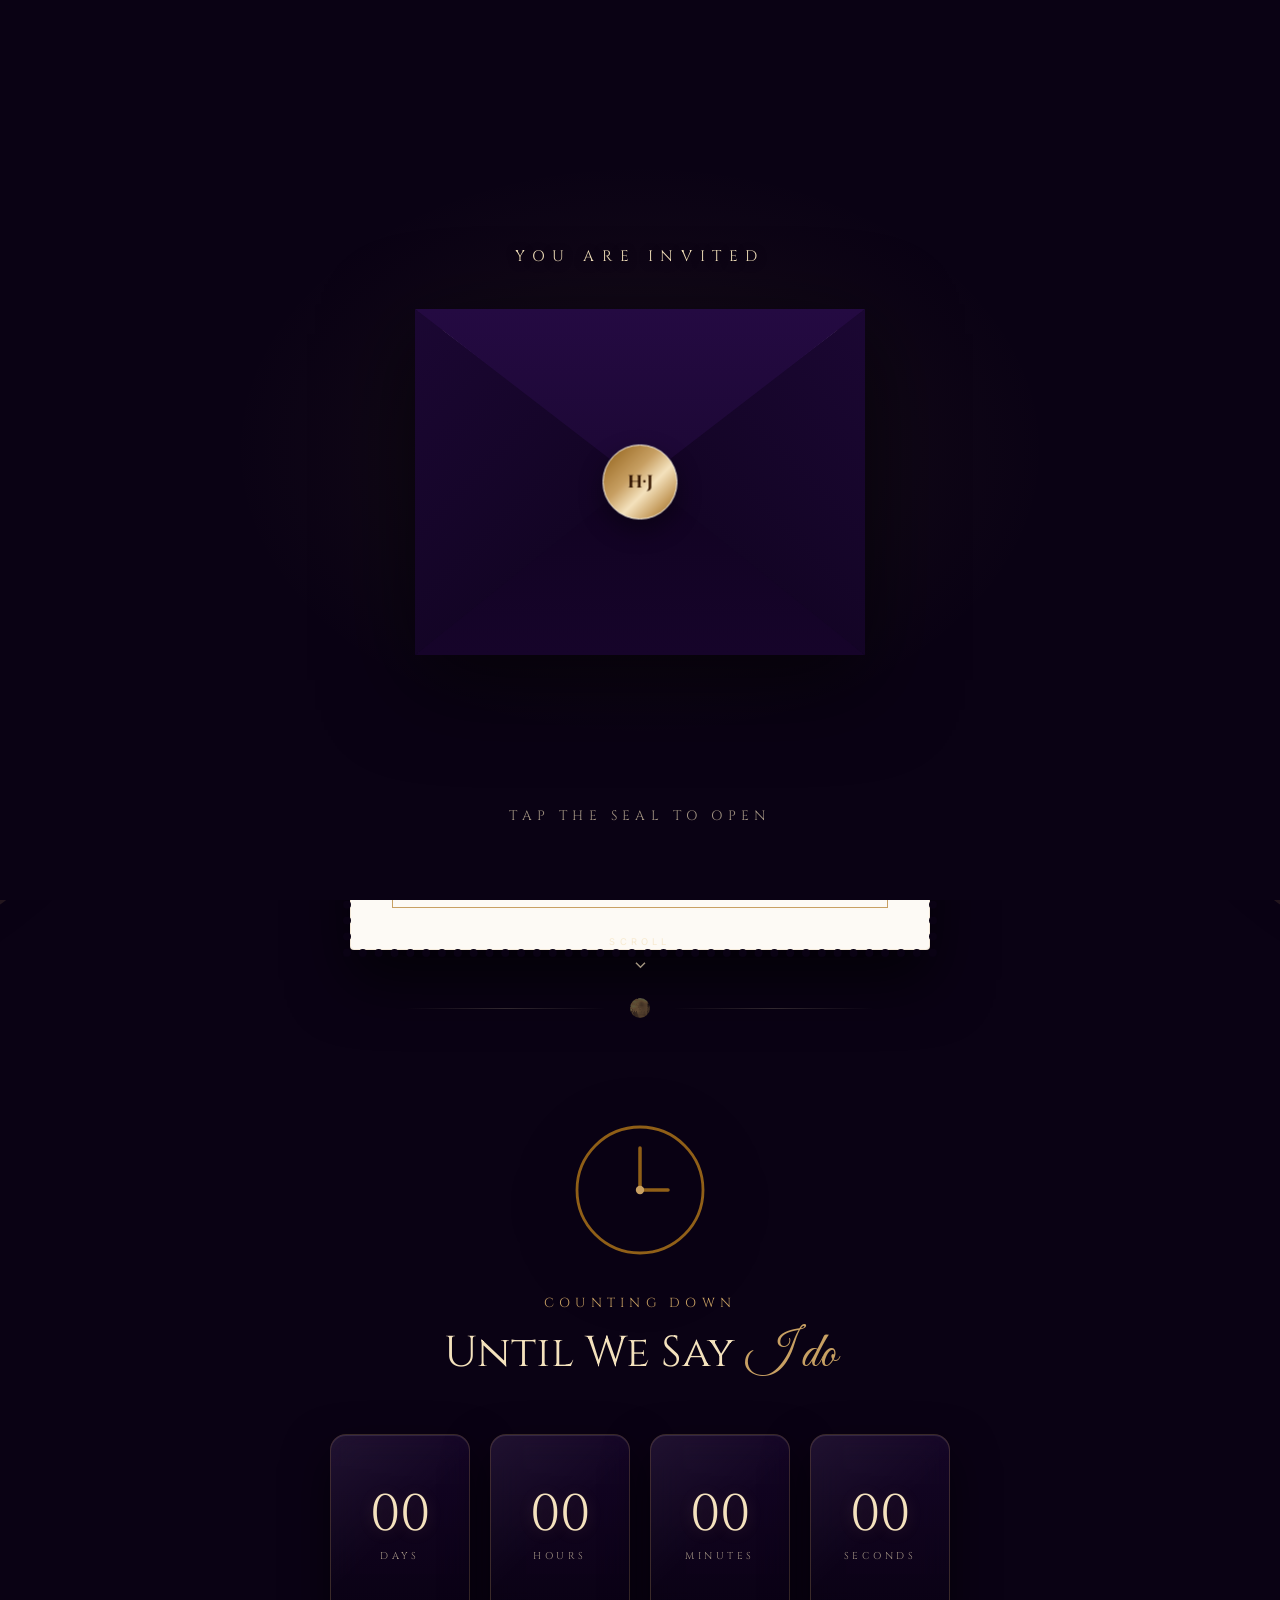
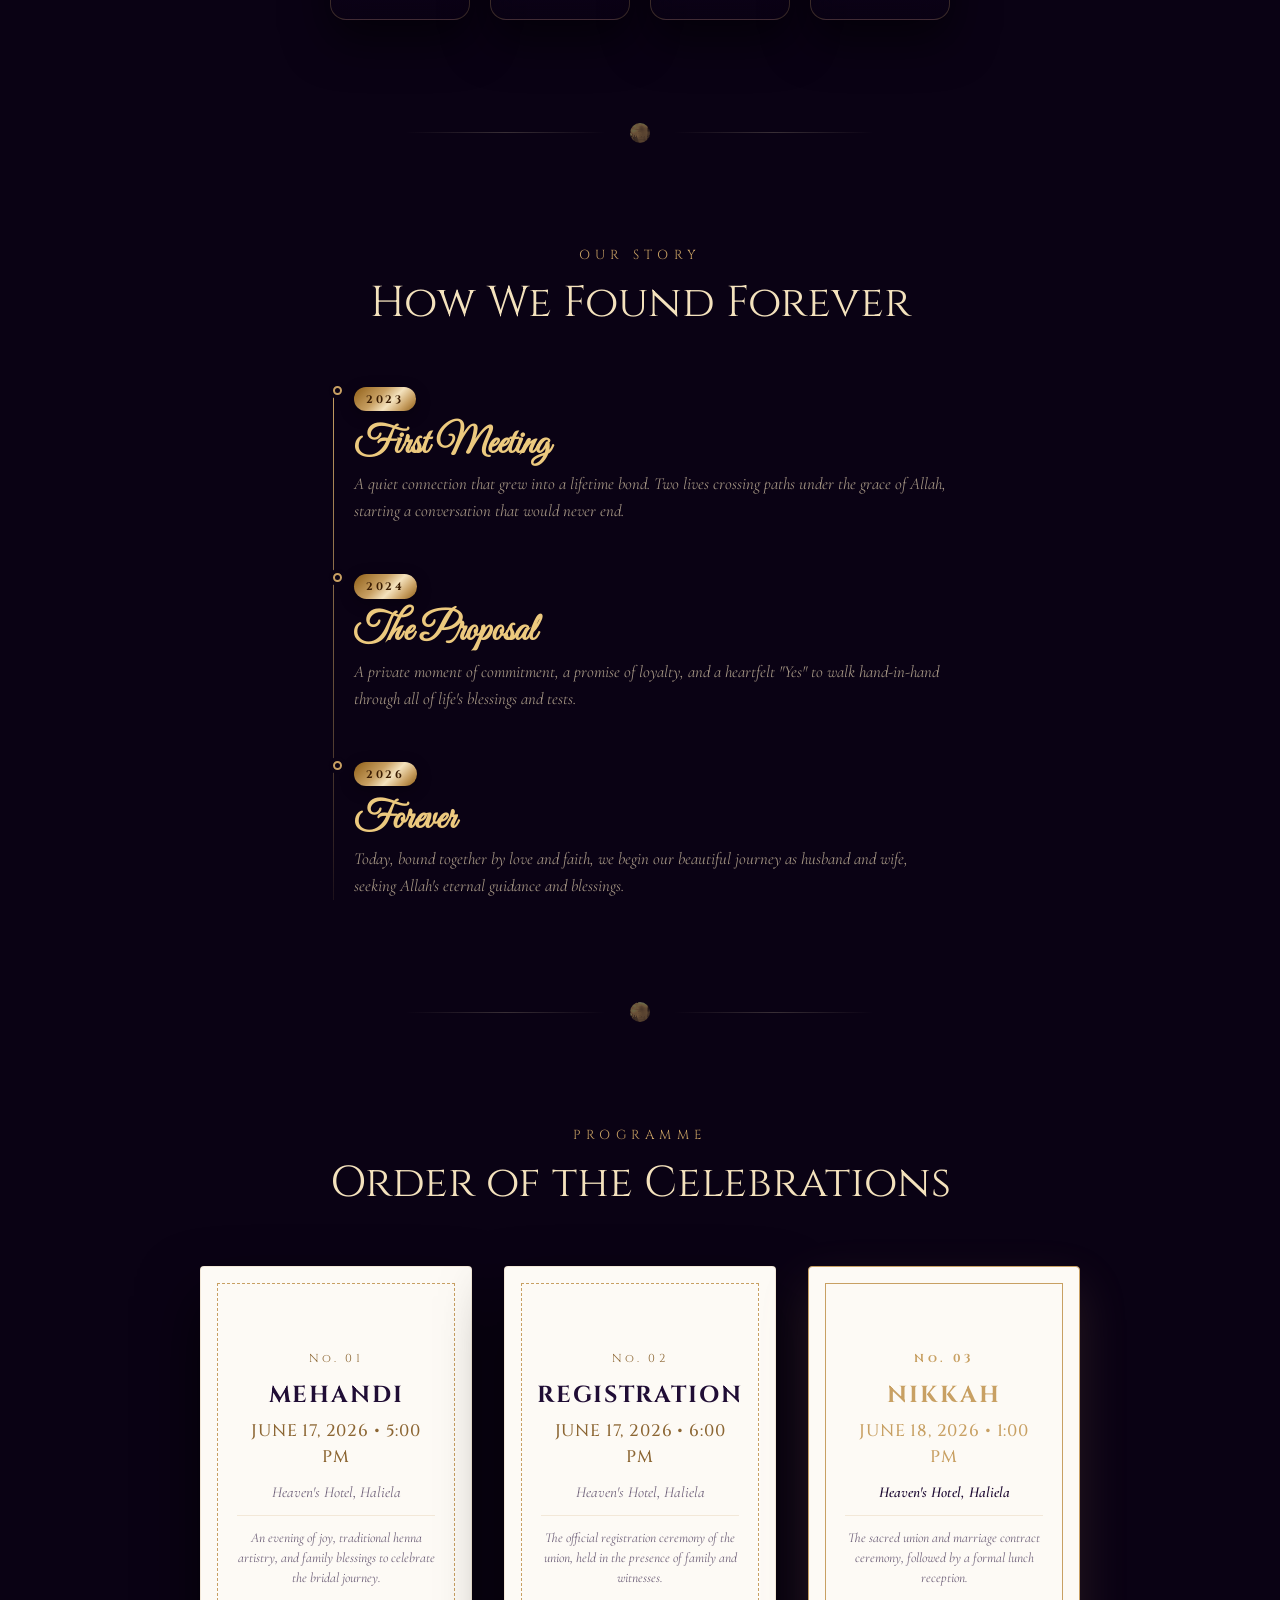
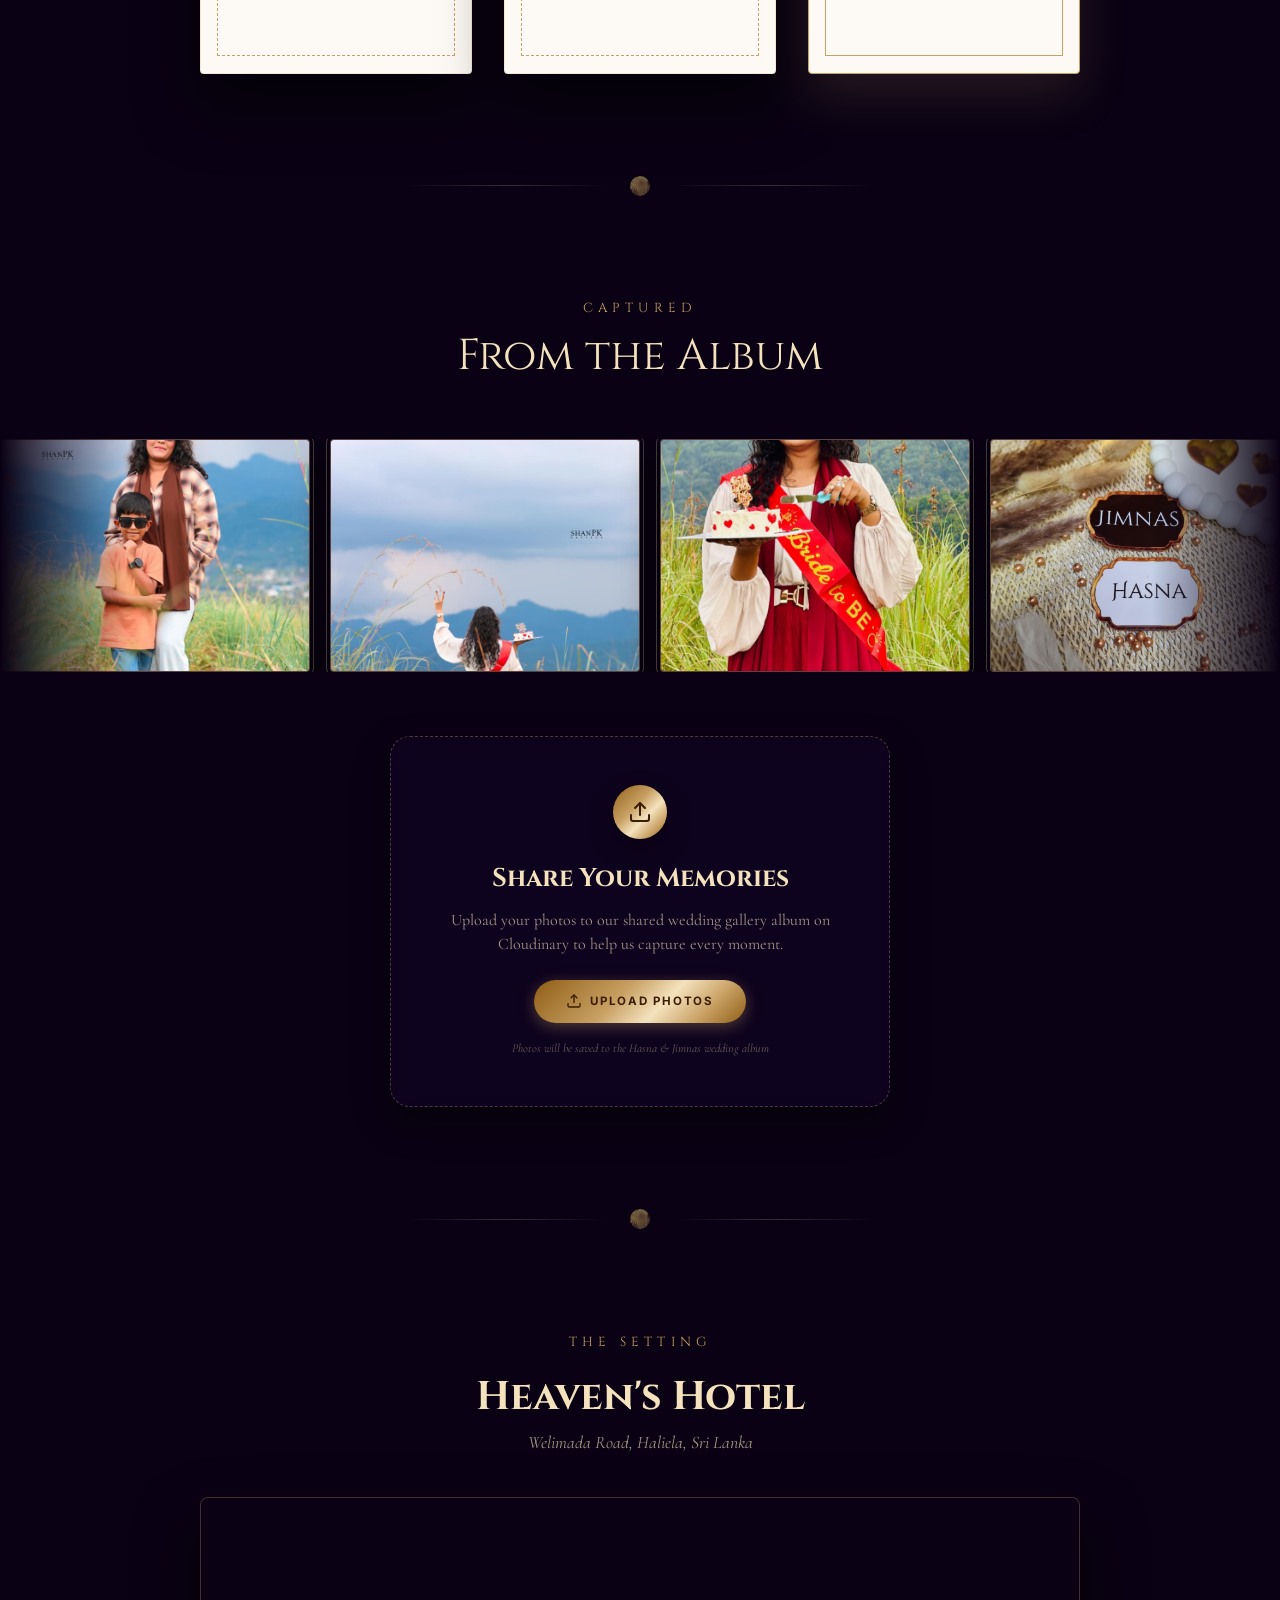
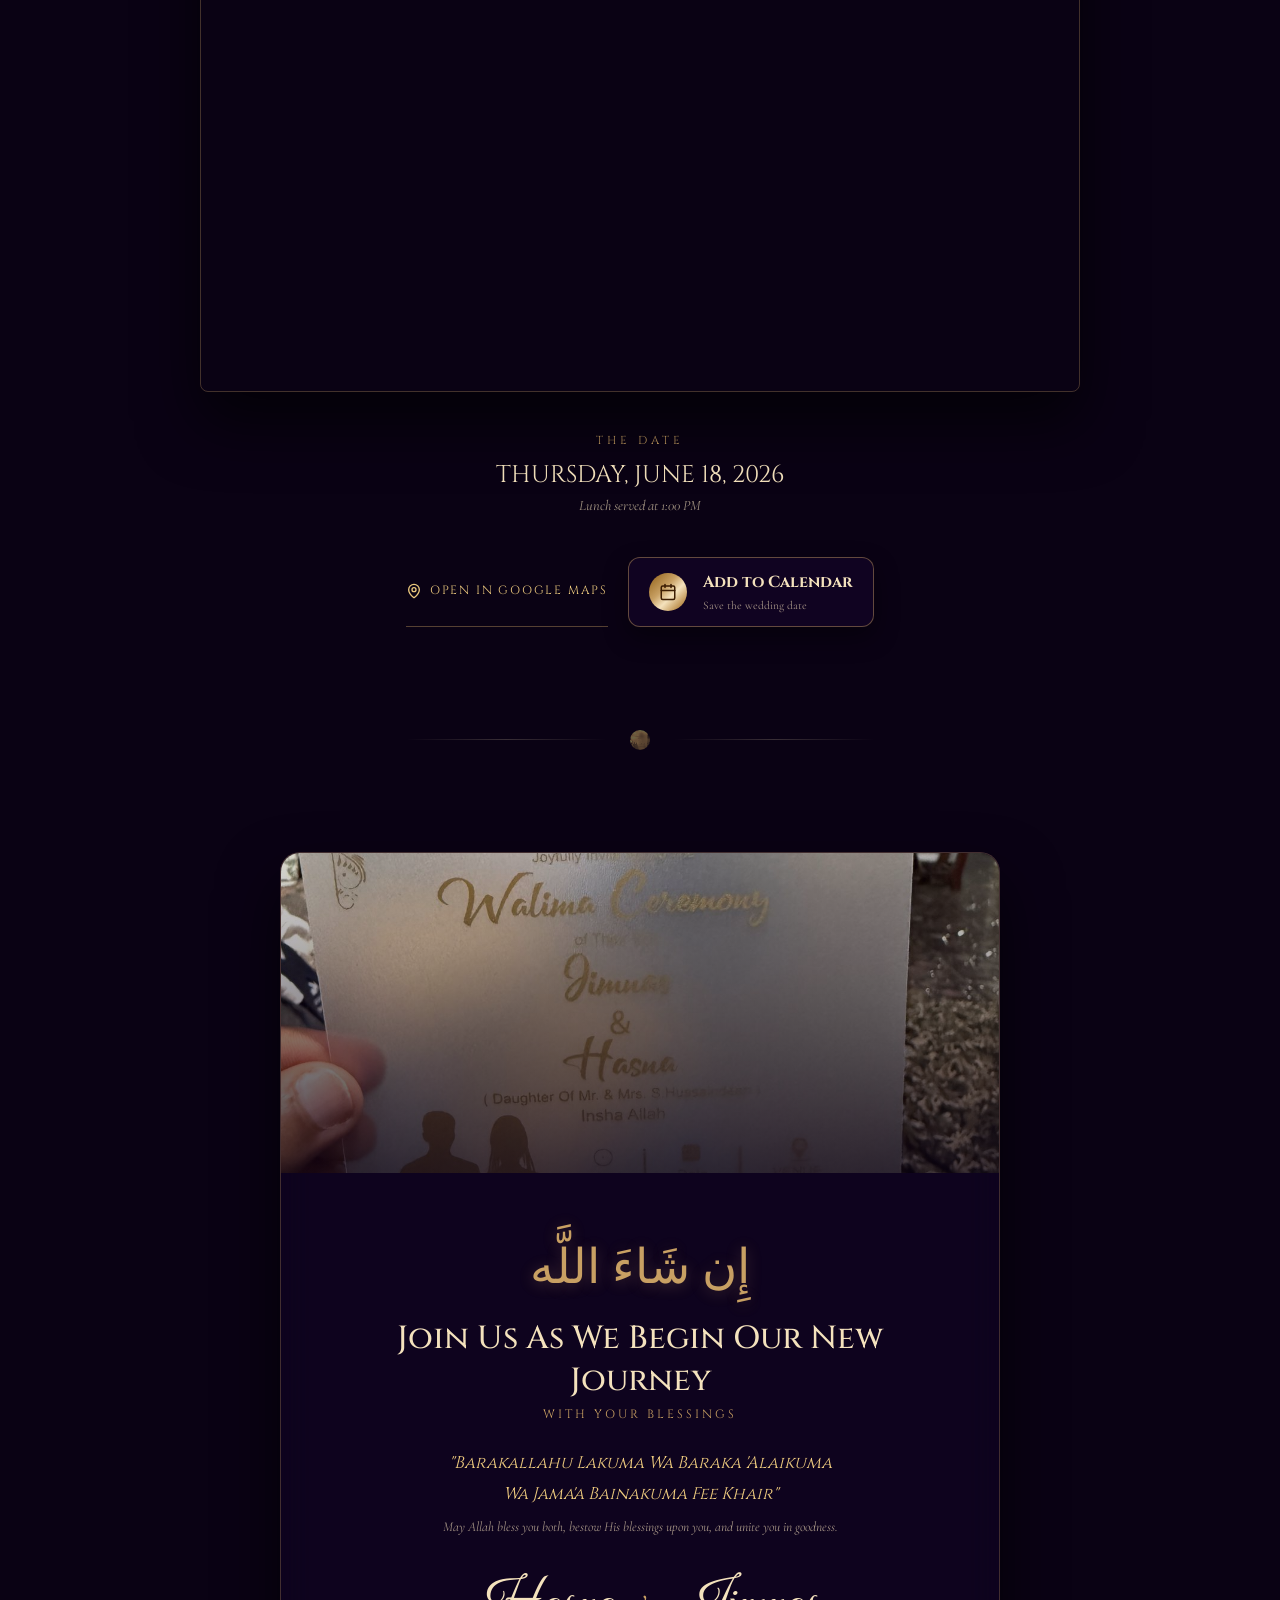
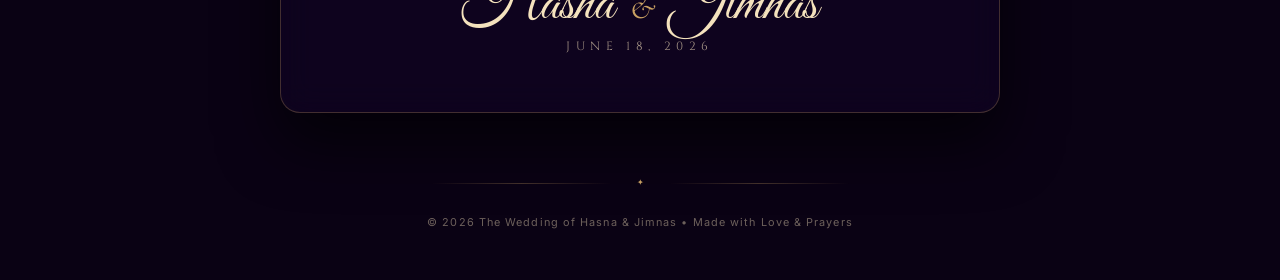
==== commit c456f8cb: "Update ceremonies schedule to feature Mehandi (5pm), Registration (6pm), and Nikkah (1pm)" ====
--- a/index.html
+++ b/index.html
@@ -264,7 +264,7 @@
             <div class="programme-card-inner">
               <span class="programme-no">No. 01</span>
               <h3 class="programme-title">Mehandi</h3>
-              <p class="programme-time">JUNE 17, 2026 &bull; 6:00 PM</p>
+              <p class="programme-time">JUNE 17, 2026 &bull; 5:00 PM</p>
               <p class="programme-venue">Heaven's Hotel, Haliela</p>
               <p class="programme-desc">
                 An evening of joy, traditional henna artistry, and family blessings to celebrate the bridal journey.
@@ -273,11 +273,26 @@
           </div>
         </div>
 
-        <!-- Event 2: Nikkah -->
+        <!-- Event 2: Registration -->
+        <div class="programme-card-wrapper reveal">
+          <div class="programme-card">
+            <div class="programme-card-inner">
+              <span class="programme-no">No. 02</span>
+              <h3 class="programme-title">Registration</h3>
+              <p class="programme-time">JUNE 17, 2026 &bull; 6:00 PM</p>
+              <p class="programme-venue">Heaven's Hotel, Haliela</p>
+              <p class="programme-desc">
+                The official registration ceremony of the union, held in the presence of family and witnesses.
+              </p>
+            </div>
+          </div>
+        </div>
+
+        <!-- Event 3: Nikkah -->
         <div class="programme-card-wrapper reveal">
           <div class="programme-card" style="border-color: var(--gold-mid); box-shadow: 0 20px 50px rgba(200, 160, 99, 0.15)">
             <div class="programme-card-inner" style="border-style: solid;">
-              <span class="programme-no" style="color: var(--gold-mid); font-weight: 700;">No. 02</span>
+              <span class="programme-no" style="color: var(--gold-mid); font-weight: 700;">No. 03</span>
               <h3 class="programme-title" style="color: var(--gold-mid);">Nikkah</h3>
               <p class="programme-time" style="color: var(--gold-mid);">JUNE 18, 2026 &bull; 1:00 PM</p>
               <p class="programme-venue" style="color: var(--text-dark); font-weight: 600;">Heaven's Hotel, Haliela</p>
--- a/style.css
+++ b/style.css
@@ -165,7 +165,7 @@
   background: var(--ivory-paper);
   border-radius: 4px;
   border: 2px solid var(--gold-mid);
-  padding: 1.5rem;
+  padding: clamp(0.75rem, 3vw, 1.5rem);
   display: flex;
   flex-direction: column;
   align-items: center;
@@ -179,7 +179,7 @@
 
 .envelope-card .card-dear {
   font-family: var(--font-serif);
-  font-size: clamp(0.85rem, 2vw, 1.1rem);
+  font-size: clamp(0.8rem, 2vw, 1.1rem);
   letter-spacing: 0.15em;
   color: var(--gold-dark);
   margin-bottom: 0.25rem;
@@ -187,7 +187,7 @@
 
 .envelope-card .card-intro {
   font-family: var(--font-body);
-  font-size: 0.72rem;
+  font-size: clamp(0.65rem, 1.5vw, 0.72rem);
   text-transform: uppercase;
   letter-spacing: 0.2em;
   color: var(--text-dark-muted);
@@ -196,8 +196,8 @@
 
 .envelope-card .card-names {
   font-family: var(--font-script);
-  font-size: clamp(1.8rem, 5vw, 2.5rem);
-  line-height: 1;
+  font-size: clamp(1.4rem, 4.5vw, 2.5rem);
+  line-height: 1.1;
   color: var(--text-dark);
   margin-bottom: 0.5rem;
 }
@@ -219,7 +219,7 @@
 
 .envelope-card .card-date {
   font-family: var(--font-serif);
-  font-size: 0.75rem;
+  font-size: clamp(0.7rem, 2vw, 0.85rem);
   letter-spacing: 0.25em;
   color: var(--gold-dark);
 }
@@ -430,6 +430,7 @@
   position: relative;
   width: 100%;
   z-index: 1;
+  scroll-margin-top: clamp(2rem, 8vh, 6rem);
 }
 
 .section-container {
@@ -552,13 +553,19 @@
   background-color: var(--ivory-paper);
   border-radius: 4px;
   box-shadow: var(--shadow-premium);
-  aspect-ratio: 1024 / 1536;
-  width: 100%;
-  padding: 8% 7% 7%;
+  width: 100%;
+  padding: 2.5rem 1.5rem;
   border: 1px solid rgba(200, 160, 99, 0.2);
   display: flex;
   flex-direction: column;
   align-items: center;
+}
+
+@media (min-width: 600px) {
+  .hero-stamp-card {
+    aspect-ratio: 1024 / 1536;
+    padding: 8% 7% 7%;
+  }
 }
 
 /* Stamp edge perforations in pure CSS */
@@ -575,7 +582,7 @@
   border: 1.5px solid var(--gold-mid);
   width: 100%;
   height: 100%;
-  padding: 10% 6%;
+  padding: 2.5rem 1rem;
   display: flex;
   flex-direction: column;
   align-items: center;
@@ -584,13 +591,19 @@
   position: relative;
 }
 
+@media (min-width: 600px) {
+  .hero-card-inner {
+    padding: 10% 6%;
+  }
+}
+
 .hero-card-intro {
   font-family: var(--font-serif);
   font-size: clamp(0.65rem, 2vw, 0.85rem);
   letter-spacing: 0.35em;
   text-transform: uppercase;
   color: var(--gold-dark);
-  margin-bottom: 7%;
+  margin-bottom: 4%;
 }
 
 .hero-card-names {
@@ -603,11 +616,11 @@
 
 .hero-card-names h1 {
   font-family: var(--font-serif);
-  font-size: clamp(1.4rem, 5vw, 2.4rem);
+  font-size: clamp(1.1rem, 4.8vw, 2.4rem);
   font-weight: 500;
   text-transform: uppercase;
   letter-spacing: 0.04em;
-  line-height: 1.1;
+  line-height: 1.25;
   width: 100%;
   word-break: break-word;
 }
@@ -856,7 +869,12 @@
 .programme-card-wrapper {
   width: 100%;
   max-width: 320px;
-  aspect-ratio: 1024 / 1536;
+}
+
+@media (min-width: 600px) {
+  .programme-card-wrapper {
+    aspect-ratio: 1024 / 1536;
+  }
 }
 
 .programme-card {
@@ -867,7 +885,13 @@
   border-radius: 4px;
   border: 1px solid rgba(200,160,99,0.2);
   box-shadow: var(--shadow-premium);
-  padding: 6%;
+  padding: 1.25rem;
+}
+
+@media (min-width: 600px) {
+  .programme-card {
+    padding: 6%;
+  }
 }
 
 .programme-card-inner {
@@ -879,8 +903,14 @@
   align-items: center;
   justify-content: center;
   text-align: center;
-  padding: 12% 8%;
-  position: relative;
+  padding: 2.25rem 1.25rem;
+  position: relative;
+}
+
+@media (min-width: 600px) {
+  .programme-card-inner {
+    padding: 12% 8%;
+  }
 }
 
 .programme-no {
@@ -1490,3 +1520,28 @@
     gap: 1.5rem;
   }
 }
+
+@media (max-width: 400px) {
+  .envelope-card {
+    padding: 0.5rem;
+  }
+  .envelope-card .card-dear {
+    font-size: 0.72rem;
+    margin-bottom: 0.1rem;
+  }
+  .envelope-card .card-intro {
+    font-size: 0.58rem;
+    margin-bottom: 0.2rem;
+  }
+  .envelope-card .card-names {
+    font-size: 1.25rem;
+    margin-bottom: 0.25rem;
+  }
+  .envelope-card .card-line {
+    margin: 0.25rem auto;
+    width: 25px;
+  }
+  .envelope-card .card-date {
+    font-size: 0.65rem;
+  }
+}
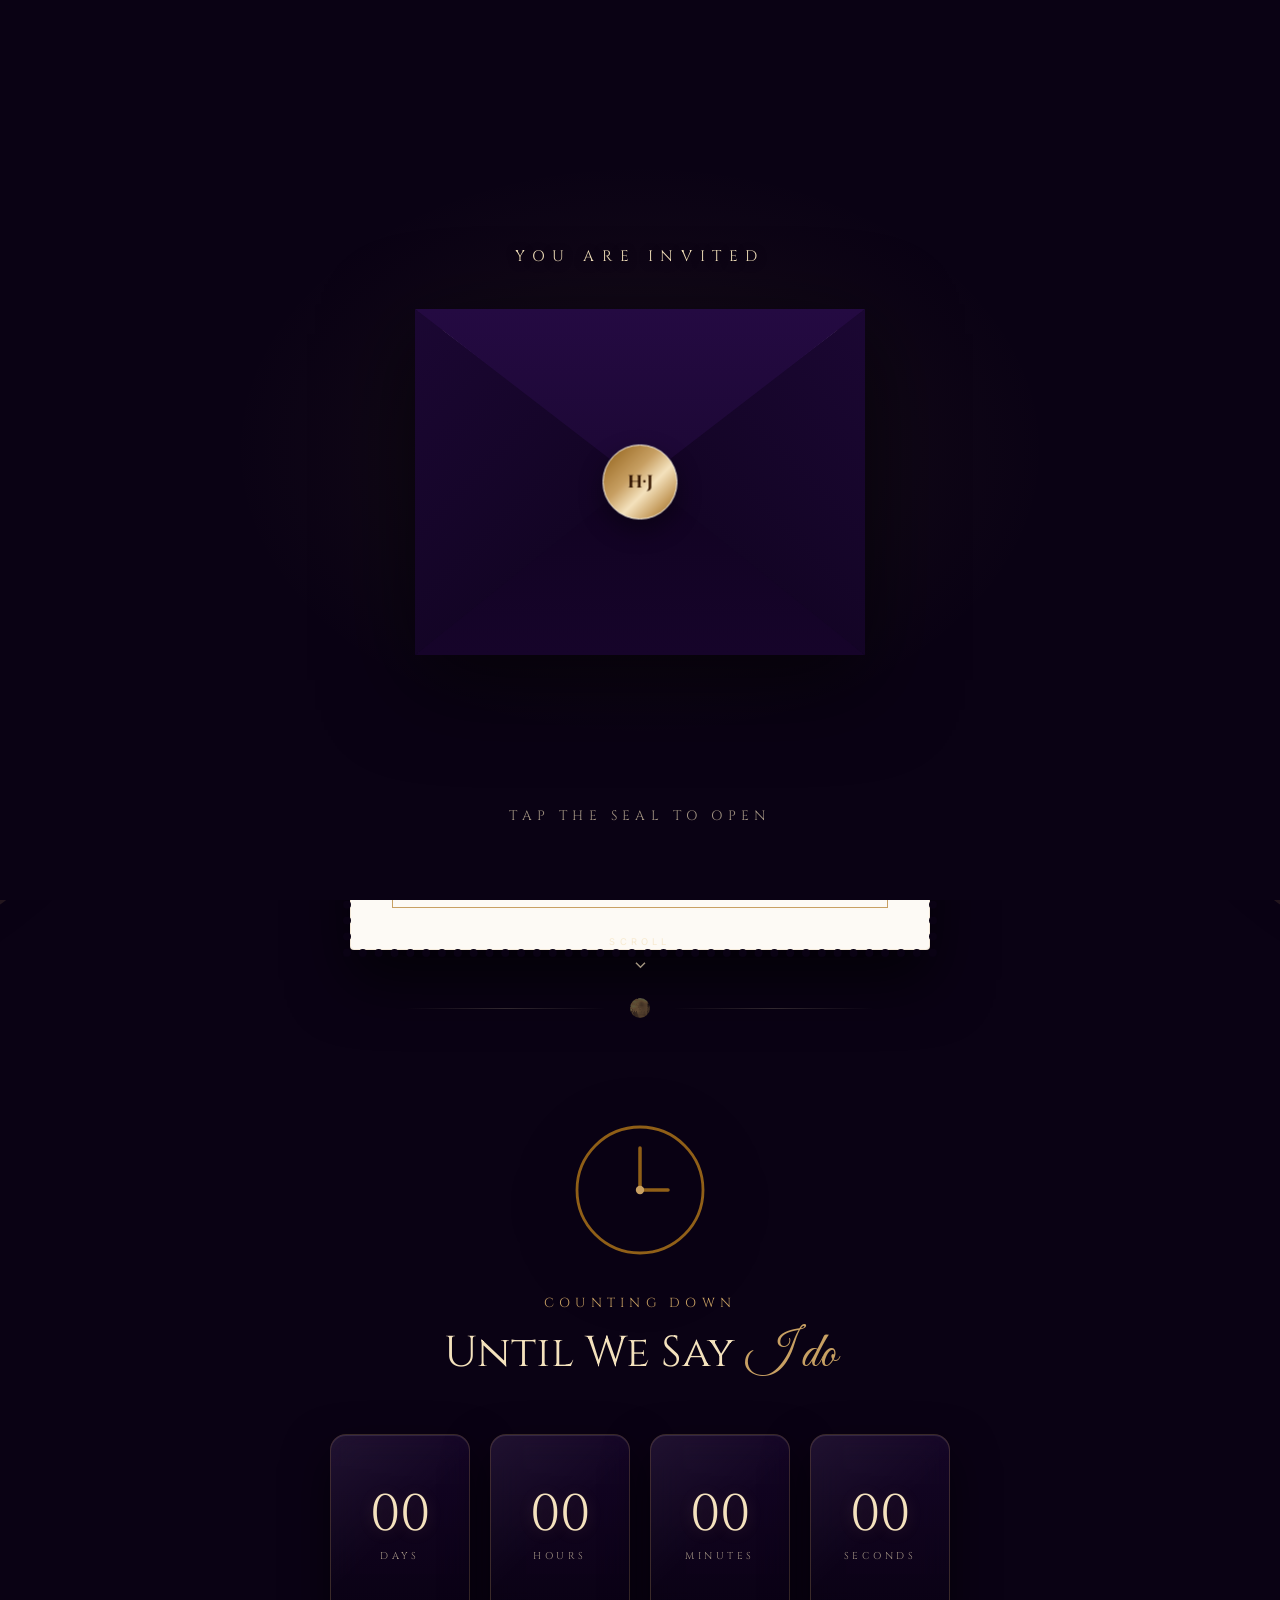
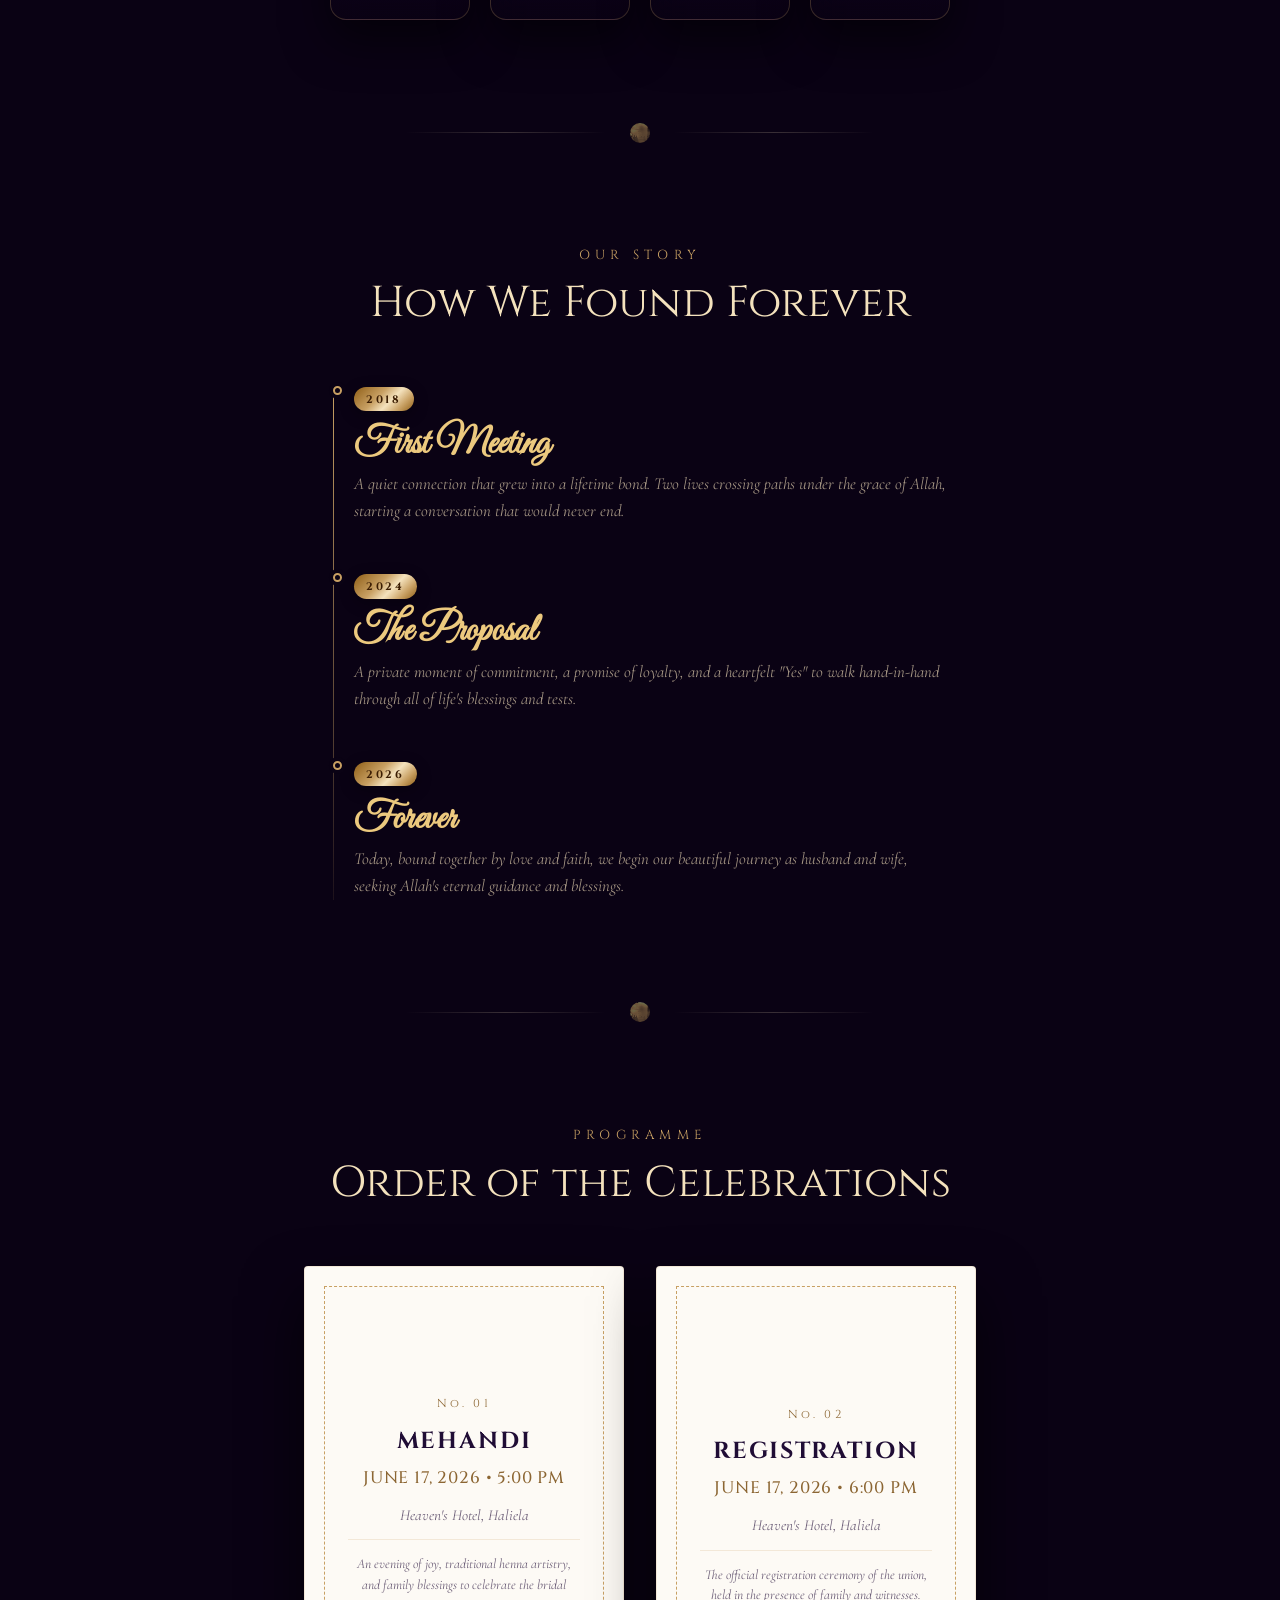
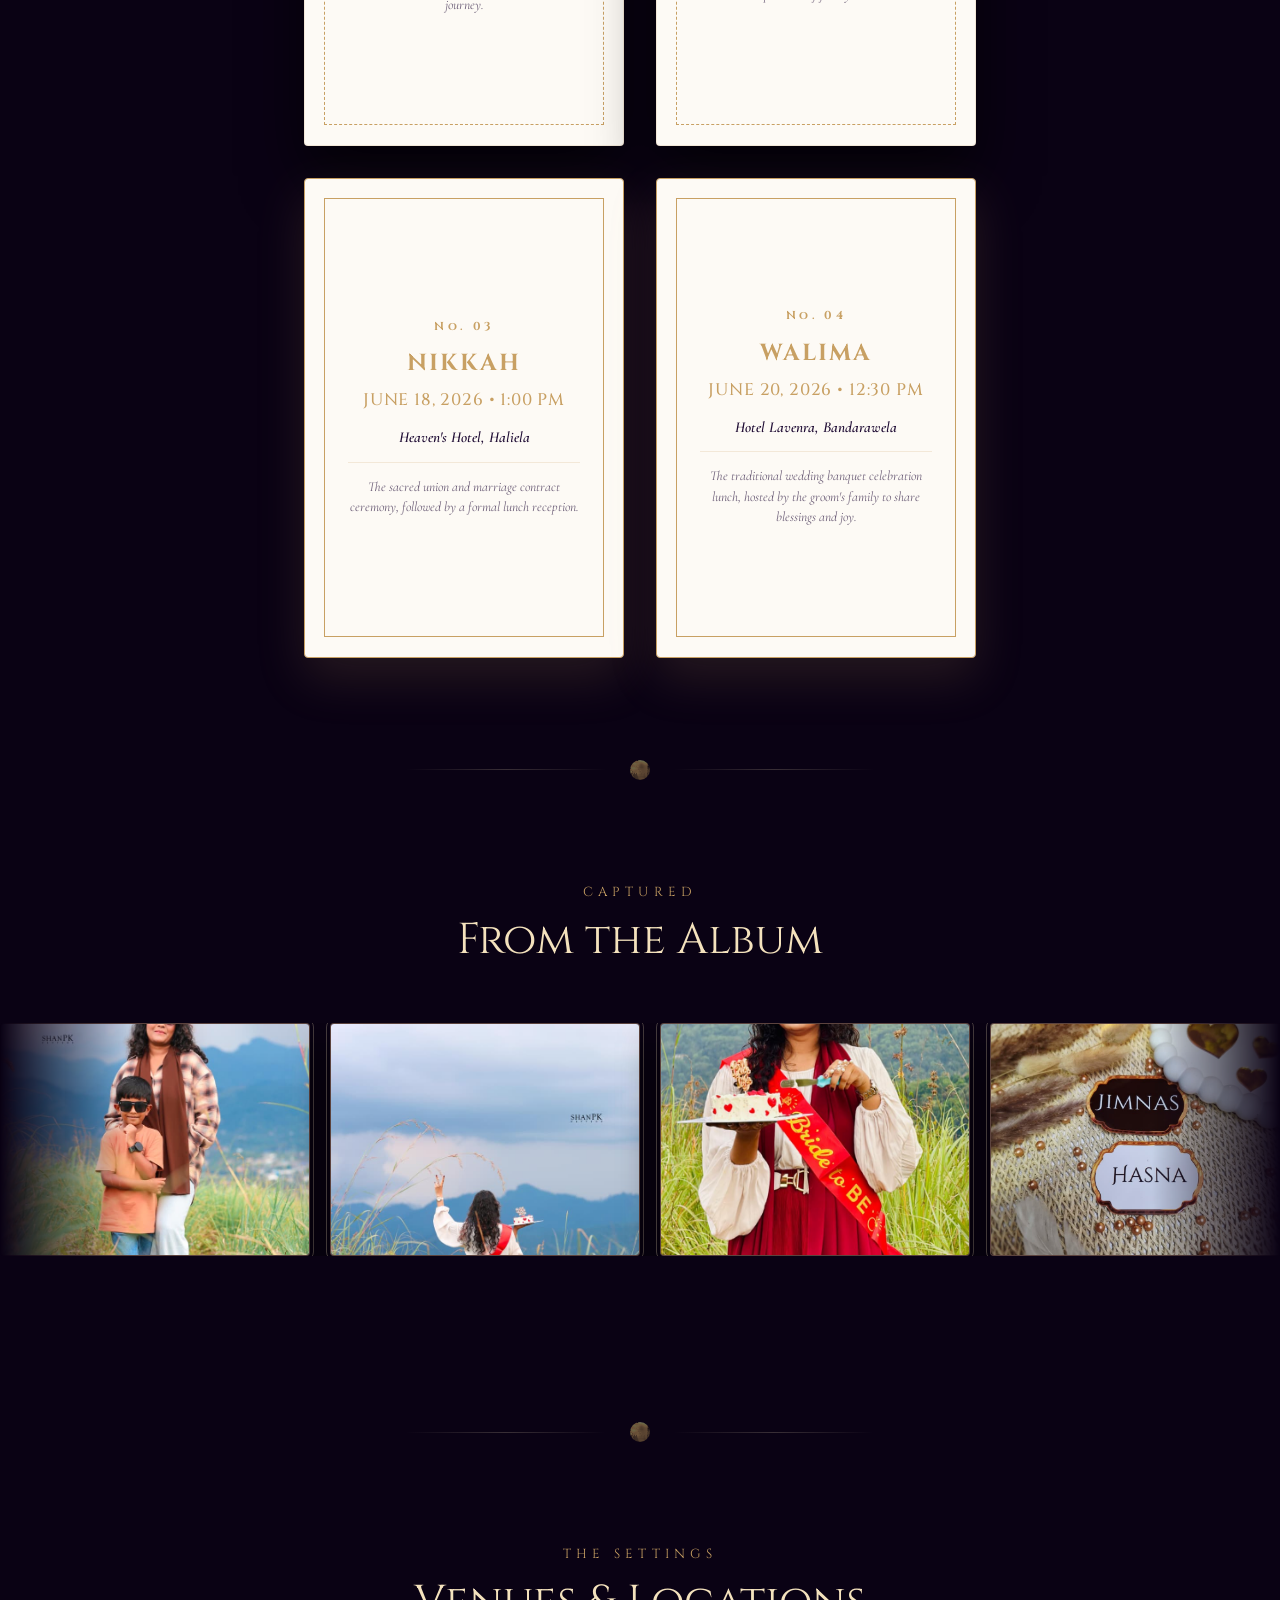
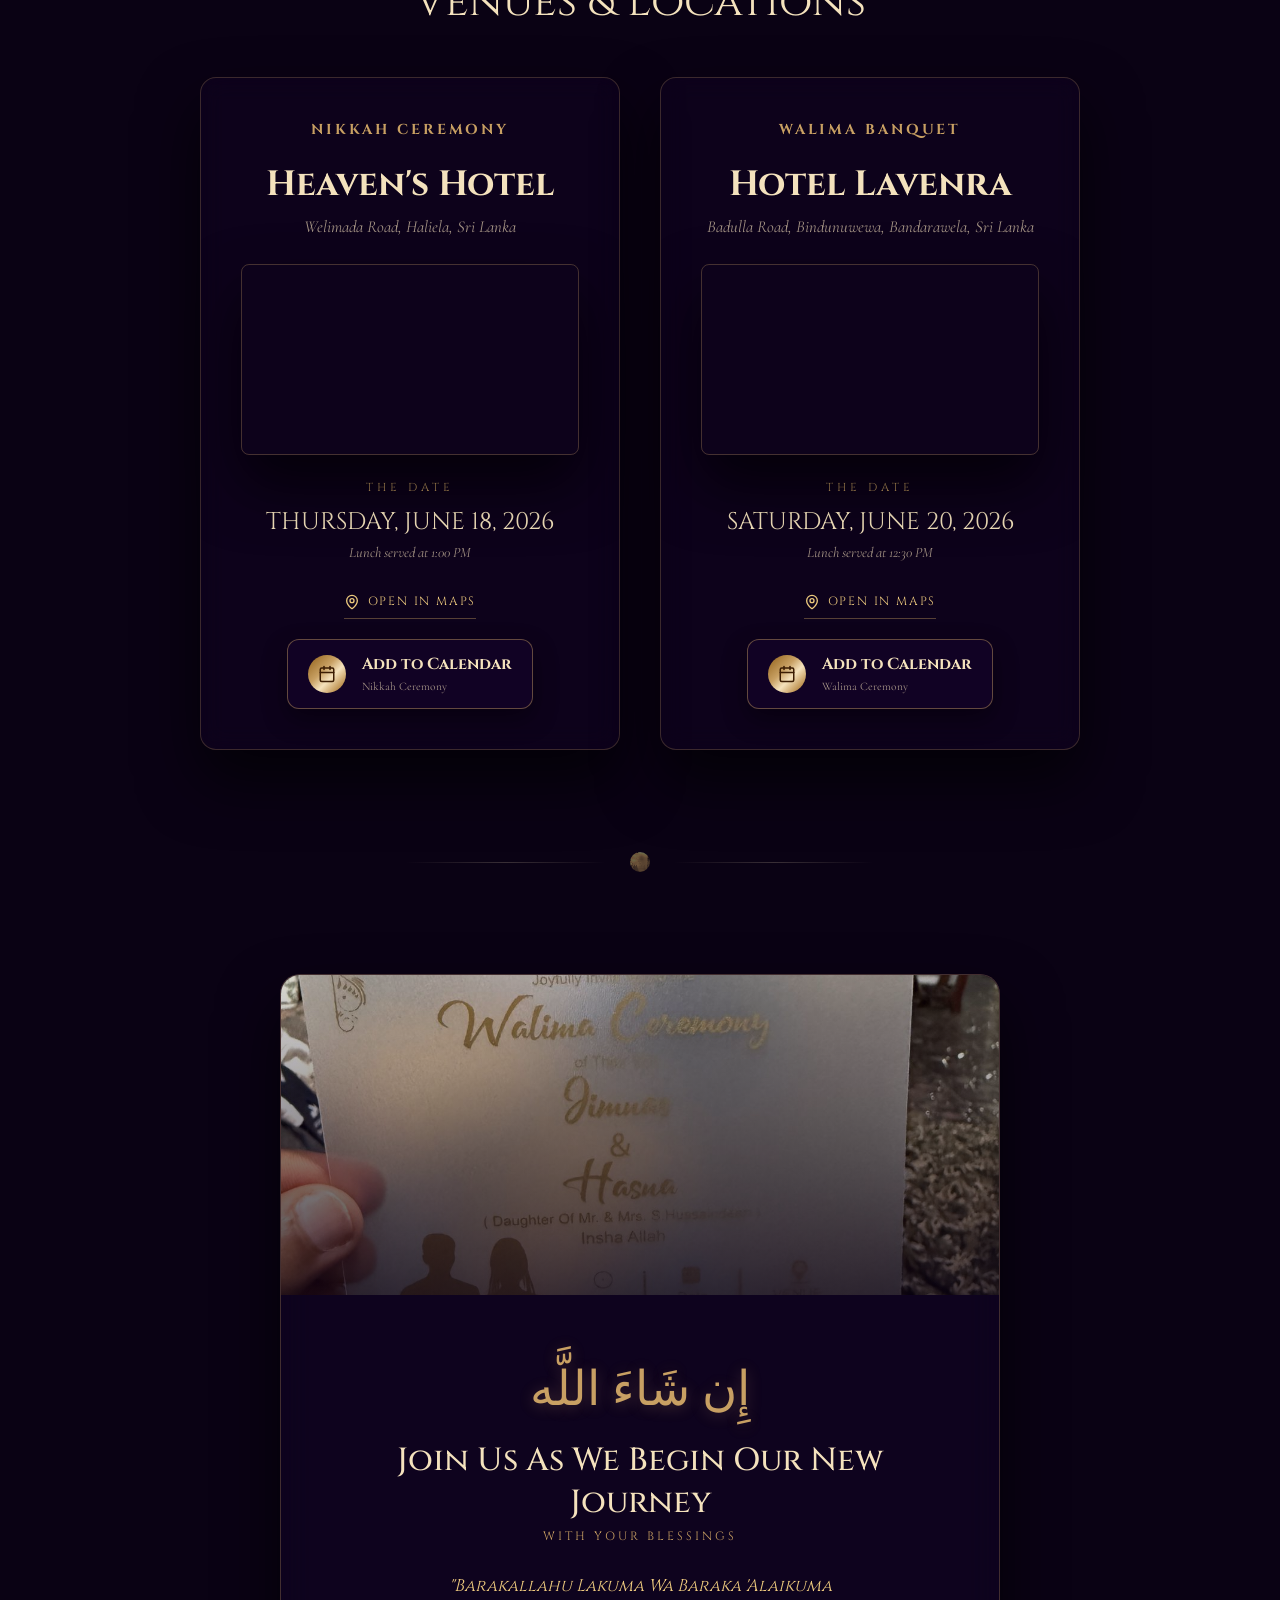
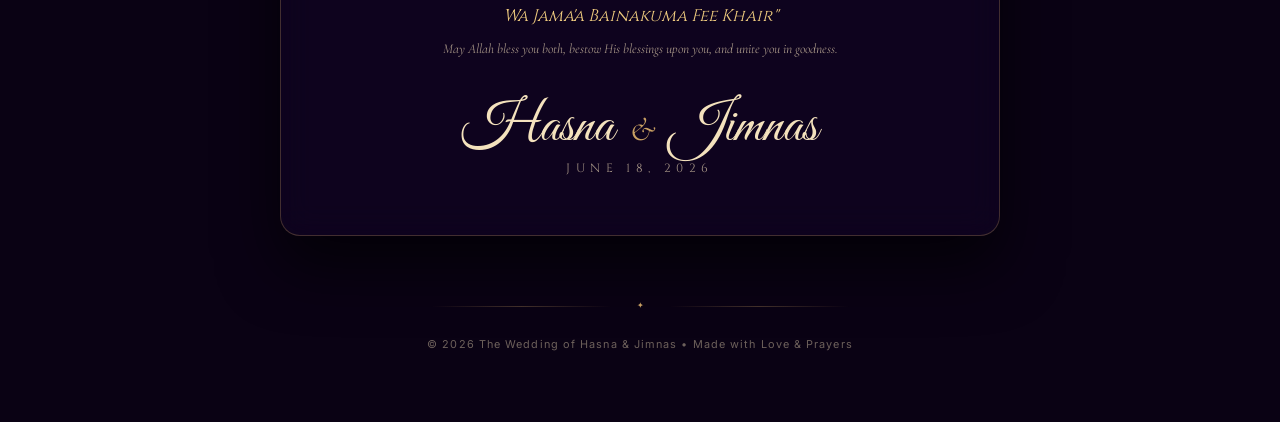
==== commit 715abc62: "Update first meeting year to 2018, remove family photo and upload widget, and add Walima event with " ====
--- a/index.html
+++ b/index.html
@@ -10,9 +10,6 @@
   <link rel="preconnect" href="https://fonts.googleapis.com" />
   <link rel="preconnect" href="https://fonts.gstatic.com" crossorigin />
   <link href="https://fonts.googleapis.com/css2?family=Cinzel:wght@400;500;600;700&family=Cormorant+Garamond:ital,wght@0,300;0,400;0,500;0,600;0,700;1,300;1,400;1,500&family=Great+Vibes&family=Inter:wght@300;400;500;600&family=Montserrat:wght@300;400;500;600&display=swap" rel="stylesheet" />
-
-  <!-- Cloudinary Upload Widget -->
-  <script src="https://upload-widget.cloudinary.com/global/all.js" type="text/javascript"></script>
 
   <link rel="stylesheet" href="style.css" />
 </head>
@@ -212,7 +209,7 @@
         <!-- Story item 1 -->
         <div class="story-item reveal">
           <div class="story-node" aria-hidden="true"></div>
-          <span class="story-year">2023</span>
+          <span class="story-year">2018</span>
           <h3 class="story-title">First Meeting</h3>
           <p class="story-text">
             A quiet connection that grew into a lifetime bond. Two lives crossing paths under the grace of Allah, starting a conversation that would never end.
@@ -302,6 +299,21 @@
             </div>
           </div>
         </div>
+
+        <!-- Event 4: Walima -->
+        <div class="programme-card-wrapper reveal">
+          <div class="programme-card" style="border-color: var(--gold-mid); box-shadow: 0 20px 50px rgba(200, 160, 99, 0.15)">
+            <div class="programme-card-inner" style="border-style: solid;">
+              <span class="programme-no" style="color: var(--gold-mid); font-weight: 700;">No. 04</span>
+              <h3 class="programme-title" style="color: var(--gold-mid);">Walima</h3>
+              <p class="programme-time" style="color: var(--gold-mid);">JUNE 20, 2026 &bull; 12:30 PM</p>
+              <p class="programme-venue" style="color: var(--text-dark); font-weight: 600;">Hotel Lavenra, Bandarawela</p>
+              <p class="programme-desc">
+                The traditional wedding banquet celebration lunch, hosted by the groom's family to share blessings and joy.
+              </p>
+            </div>
+          </div>
+        </div>
       </div>
     </section>
 
@@ -342,36 +354,8 @@
           </div>
           <!-- Slide 5 -->
           <div class="gallery-card">
-            <img src="family.jpeg" alt="Family photo in the hills" loading="lazy" />
-          </div>
-          <!-- Slide 6 -->
-          <div class="gallery-card">
             <img src="walima.jpeg" alt="Wedding celebration photo" loading="lazy" />
           </div>
-        </div>
-      </div>
-
-      <!-- Cloudinary Upload -->
-      <div class="upload-card-wrapper reveal">
-        <div class="upload-card">
-          <div class="upload-icon" aria-hidden="true">
-            <svg viewBox="0 0 24 24" fill="none" stroke="currentColor" stroke-width="2" stroke-linecap="round" stroke-linejoin="round">
-              <path d="M21 15v4a2 2 0 0 1-2 2H5a2 2 0 0 1-2-2v-4" />
-              <polyline points="17 8 12 3 7 8" />
-              <line x1="12" y1="3" x2="12" y2="15" />
-            </svg>
-          </div>
-          <h3 class="upload-title">Share Your Memories</h3>
-          <p class="upload-text">
-            Upload your photos to our shared wedding gallery album on Cloudinary to help us capture every moment.
-          </p>
-          <button class="btn-upload" onclick="openCloudinaryUpload()">
-            <svg viewBox="0 0 24 24" fill="none" stroke="currentColor" stroke-width="2" width="16" height="16" aria-hidden="true">
-              <path d="M21 15v4a2 2 0 0 1-2 2H5a2 2 0 0 1-2-2v-4"/><polyline points="17 8 12 3 7 8"/><line x1="12" y1="3" x2="12" y2="15"/>
-            </svg>
-            <span>Upload Photos</span>
-          </button>
-          <p class="upload-note">Photos will be saved to the Hasna &amp; Jimnas wedding album</p>
         </div>
       </div>
     </section>
@@ -396,44 +380,95 @@
     ============================================================ -->
     <section id="venue" class="section-container venue-section">
       <div class="reveal">
-        <p class="section-eyebrow">The Setting</p>
-        <h2 class="venue-name">Heaven's Hotel</h2>
-        <p class="venue-address">Welimada Road, Haliela, Sri Lanka</p>
-
-        <!-- Map Iframe with styling filter -->
-        <div class="map-wrapper">
-          <iframe 
-            src="https://maps.google.com/maps?q=Heavens%20Hotel%20Haliela&amp;output=embed" 
-            loading="lazy" 
-            allowfullscreen="" 
-            title="Wedding venue location map">
-          </iframe>
-        </div>
-
-        <div class="venue-time-block">
-          <p class="venue-time-label">The Date</p>
-          <p class="venue-time-date">Thursday, June 18, 2026</p>
-          <p class="venue-time-sub">Lunch served at 1:00 PM</p>
-        </div>
-
-        <div class="venue-buttons">
-          <a href="https://maps.google.com/maps?q=Heavens%20Hotel%20Haliela" target="_blank" rel="noopener noreferrer" class="btn-action-outline">
-            <svg viewBox="0 0 24 24" fill="none" stroke="currentColor" stroke-width="2" stroke-linecap="round" stroke-linejoin="round" aria-hidden="true"><path d="M20 10c0 4.993-5.539 10.193-7.399 11.799a1 1 0 0 1-1.202 0C9.539 20.193 4 14.993 4 10a8 8 0 0 1 16 0"></path><circle cx="12" cy="10" r="3"></circle></svg>
-            Open in Google Maps
-          </a>
-
-          <!-- Calendar dropup button mimicking reference style -->
-          <div class="calendar-dropdown-wrapper">
-            <div class="calendar-btn-container">
-              <a href="https://www.google.com/calendar/render?action=TEMPLATE&text=Wedding+of+Hasna+and+Jimnas&dates=20260618T073000Z/20260618T103000Z&details=Sacred+Nikkah+union+followed+by+lunch+at+Heavens+Hotel+Haliela&location=Heavens+Hotel+Haliela" target="_blank" rel="noopener noreferrer" class="calendar-btn">
-                <span class="calendar-btn-icon">
-                  <svg viewBox="0 0 24 24" fill="none" stroke="currentColor" stroke-width="2" stroke-linecap="round" stroke-linejoin="round" aria-hidden="true"><rect x="3" y="4" width="18" height="18" rx="2" ry="2"></rect><line x1="16" y1="2" x2="16" y2="6"></line><line x1="8" y1="2" x2="8" y2="6"></line><line x1="3" y1="10" x2="21" y2="10"></line></svg>
-                </span>
-                <span>
-                  <strong class="calendar-btn-title">Add to Calendar</strong>
-                  <span class="calendar-btn-subtitle">Save the wedding date</span>
-                </span>
+        <p class="section-eyebrow">The Settings</p>
+        <h2 class="section-title">Venues &amp; Locations</h2>
+
+        <div class="venue-grid">
+          <!-- Venue 1: Nikkah -->
+          <div class="venue-card-wrapper">
+            <h3 class="venue-card-type">Nikkah Ceremony</h3>
+            <h4 class="venue-name">Heaven's Hotel</h4>
+            <p class="venue-address">Welimada Road, Haliela, Sri Lanka</p>
+
+            <!-- Map Iframe with styling filter -->
+            <div class="map-wrapper">
+              <iframe 
+                src="https://maps.google.com/maps?q=Heavens%20Hotel%20Haliela&amp;output=embed" 
+                loading="lazy" 
+                allowfullscreen="" 
+                title="Heaven's Hotel Haliela location map">
+              </iframe>
+            </div>
+
+            <div class="venue-time-block">
+              <p class="venue-time-label">The Date</p>
+              <p class="venue-time-date">Thursday, June 18, 2026</p>
+              <p class="venue-time-sub">Lunch served at 1:00 PM</p>
+            </div>
+
+            <div class="venue-buttons">
+              <a href="https://maps.google.com/maps?q=Heavens%20Hotel%20Haliela" target="_blank" rel="noopener noreferrer" class="btn-action-outline">
+                <svg viewBox="0 0 24 24" fill="none" stroke="currentColor" stroke-width="2" stroke-linecap="round" stroke-linejoin="round" aria-hidden="true"><path d="M20 10c0 4.993-5.539 10.193-7.399 11.799a1 1 0 0 1-1.202 0C9.539 20.193 4 14.993 4 10a8 8 0 0 1 16 0"></path><circle cx="12" cy="10" r="3"></circle></svg>
+                Open in Maps
               </a>
+
+              <div class="calendar-dropdown-wrapper">
+                <div class="calendar-btn-container">
+                  <a href="https://www.google.com/calendar/render?action=TEMPLATE&text=Wedding+Nikkah+of+Hasna+and+Jimnas&dates=20260618T073000Z/20260618T103000Z&details=Sacred+Nikkah+union+followed+by+lunch+at+Heavens+Hotel+Haliela&location=Heavens+Hotel+Haliela" target="_blank" rel="noopener noreferrer" class="calendar-btn">
+                    <span class="calendar-btn-icon">
+                      <svg viewBox="0 0 24 24" fill="none" stroke="currentColor" stroke-width="2" stroke-linecap="round" stroke-linejoin="round" aria-hidden="true"><rect x="3" y="4" width="18" height="18" rx="2" ry="2"></rect><line x1="16" y1="2" x2="16" y2="6"></line><line x1="8" y1="2" x2="8" y2="6"></line><line x1="3" y1="10" x2="21" y2="10"></line></svg>
+                    </span>
+                    <span>
+                      <strong class="calendar-btn-title">Add to Calendar</strong>
+                      <span class="calendar-btn-subtitle">Nikkah Ceremony</span>
+                    </span>
+                  </a>
+                </div>
+              </div>
+            </div>
+          </div>
+
+          <!-- Venue 2: Walima -->
+          <div class="venue-card-wrapper">
+            <h3 class="venue-card-type">Walima Banquet</h3>
+            <h4 class="venue-name">Hotel Lavenra</h4>
+            <p class="venue-address">Badulla Road, Bindunuwewa, Bandarawela, Sri Lanka</p>
+
+            <!-- Map Iframe with styling filter -->
+            <div class="map-wrapper">
+              <iframe 
+                src="https://maps.google.com/maps?q=Hotel%20Lavenra%20Bandarawela&amp;output=embed" 
+                loading="lazy" 
+                allowfullscreen="" 
+                title="Hotel Lavenra location map">
+              </iframe>
+            </div>
+
+            <div class="venue-time-block">
+              <p class="venue-time-label">The Date</p>
+              <p class="venue-time-date">Saturday, June 20, 2026</p>
+              <p class="venue-time-sub">Lunch served at 12:30 PM</p>
+            </div>
+
+            <div class="venue-buttons">
+              <a href="https://maps.google.com/maps?q=Hotel%20Lavenra%20Bandarawela" target="_blank" rel="noopener noreferrer" class="btn-action-outline">
+                <svg viewBox="0 0 24 24" fill="none" stroke="currentColor" stroke-width="2" stroke-linecap="round" stroke-linejoin="round" aria-hidden="true"><path d="M20 10c0 4.993-5.539 10.193-7.399 11.799a1 1 0 0 1-1.202 0C9.539 20.193 4 14.993 4 10a8 8 0 0 1 16 0"></path><circle cx="12" cy="10" r="3"></circle></svg>
+                Open in Maps
+              </a>
+
+              <div class="calendar-dropdown-wrapper">
+                <div class="calendar-btn-container">
+                  <a href="https://www.google.com/calendar/render?action=TEMPLATE&text=Walima+Celebration+of+Hasna+and+Jimnas&dates=20260620T070000Z/20260620T100000Z&details=Walima+banquet+celebration+lunch+at+Hotel+Lavenra+Bandarawela&location=Hotel+Lavenra+Bandarawela" target="_blank" rel="noopener noreferrer" class="calendar-btn">
+                    <span class="calendar-btn-icon">
+                      <svg viewBox="0 0 24 24" fill="none" stroke="currentColor" stroke-width="2" stroke-linecap="round" stroke-linejoin="round" aria-hidden="true"><rect x="3" y="4" width="18" height="18" rx="2" ry="2"></rect><line x1="16" y1="2" x2="16" y2="6"></line><line x1="8" y1="2" x2="8" y2="6"></line><line x1="3" y1="10" x2="21" y2="10"></line></svg>
+                    </span>
+                    <span>
+                      <strong class="calendar-btn-title">Add to Calendar</strong>
+                      <span class="calendar-btn-subtitle">Walima Ceremony</span>
+                    </span>
+                  </a>
+                </div>
+              </div>
             </div>
           </div>
         </div>
--- a/style.css
+++ b/style.css
@@ -860,6 +860,7 @@
 @media (min-width: 768px) {
   .programme-cards-container {
     flex-direction: row;
+    flex-wrap: wrap;
     justify-content: center;
     align-items: stretch;
     gap: 2rem;
@@ -1177,16 +1178,68 @@
   text-align: center;
 }
 
+.venue-grid {
+  display: flex;
+  flex-direction: column;
+  gap: 3.5rem;
+  margin-top: 3rem;
+}
+
+@media (min-width: 860px) {
+  .venue-grid {
+    flex-direction: row;
+    justify-content: center;
+    align-items: stretch;
+    gap: 2.5rem;
+  }
+}
+
+.venue-card-wrapper {
+  flex: 1;
+  background: rgba(20, 5, 42, 0.35);
+  backdrop-filter: blur(12px);
+  -webkit-backdrop-filter: blur(12px);
+  border: 1px solid rgba(200, 160, 99, 0.25);
+  border-radius: 16px;
+  padding: clamp(1.5rem, 4vw, 2.5rem);
+  box-shadow: var(--shadow-premium);
+  display: flex;
+  flex-direction: column;
+  align-items: center;
+  text-align: center;
+}
+
+.venue-card-wrapper .venue-address {
+  margin-bottom: 1.5rem;
+}
+
+.venue-card-wrapper .map-wrapper {
+  margin-bottom: 1.5rem;
+}
+
+.venue-card-wrapper .venue-time-block {
+  margin-bottom: 1.5rem;
+}
+
+.venue-card-type {
+  font-family: var(--font-serif);
+  font-size: clamp(0.75rem, 2vw, 0.9rem);
+  letter-spacing: 0.2em;
+  text-transform: uppercase;
+  color: var(--gold-mid);
+  margin-bottom: 0.75rem;
+}
+
 .venue-name {
   font-family: var(--font-serif);
-  font-size: clamp(1.6rem, 4vw, 2.5rem);
+  font-size: clamp(1.4rem, 3.5vw, 2.2rem);
   color: var(--text-light);
-  margin-top: 0.5rem;
+  margin-top: 0.25rem;
 }
 
 .venue-address {
   font-family: var(--font-body);
-  font-size: clamp(0.9rem, 2.2vw, 1.1rem);
+  font-size: clamp(0.85rem, 2vw, 1.05rem);
   font-style: italic;
   color: var(--text-muted);
   margin-bottom: 2.5rem;
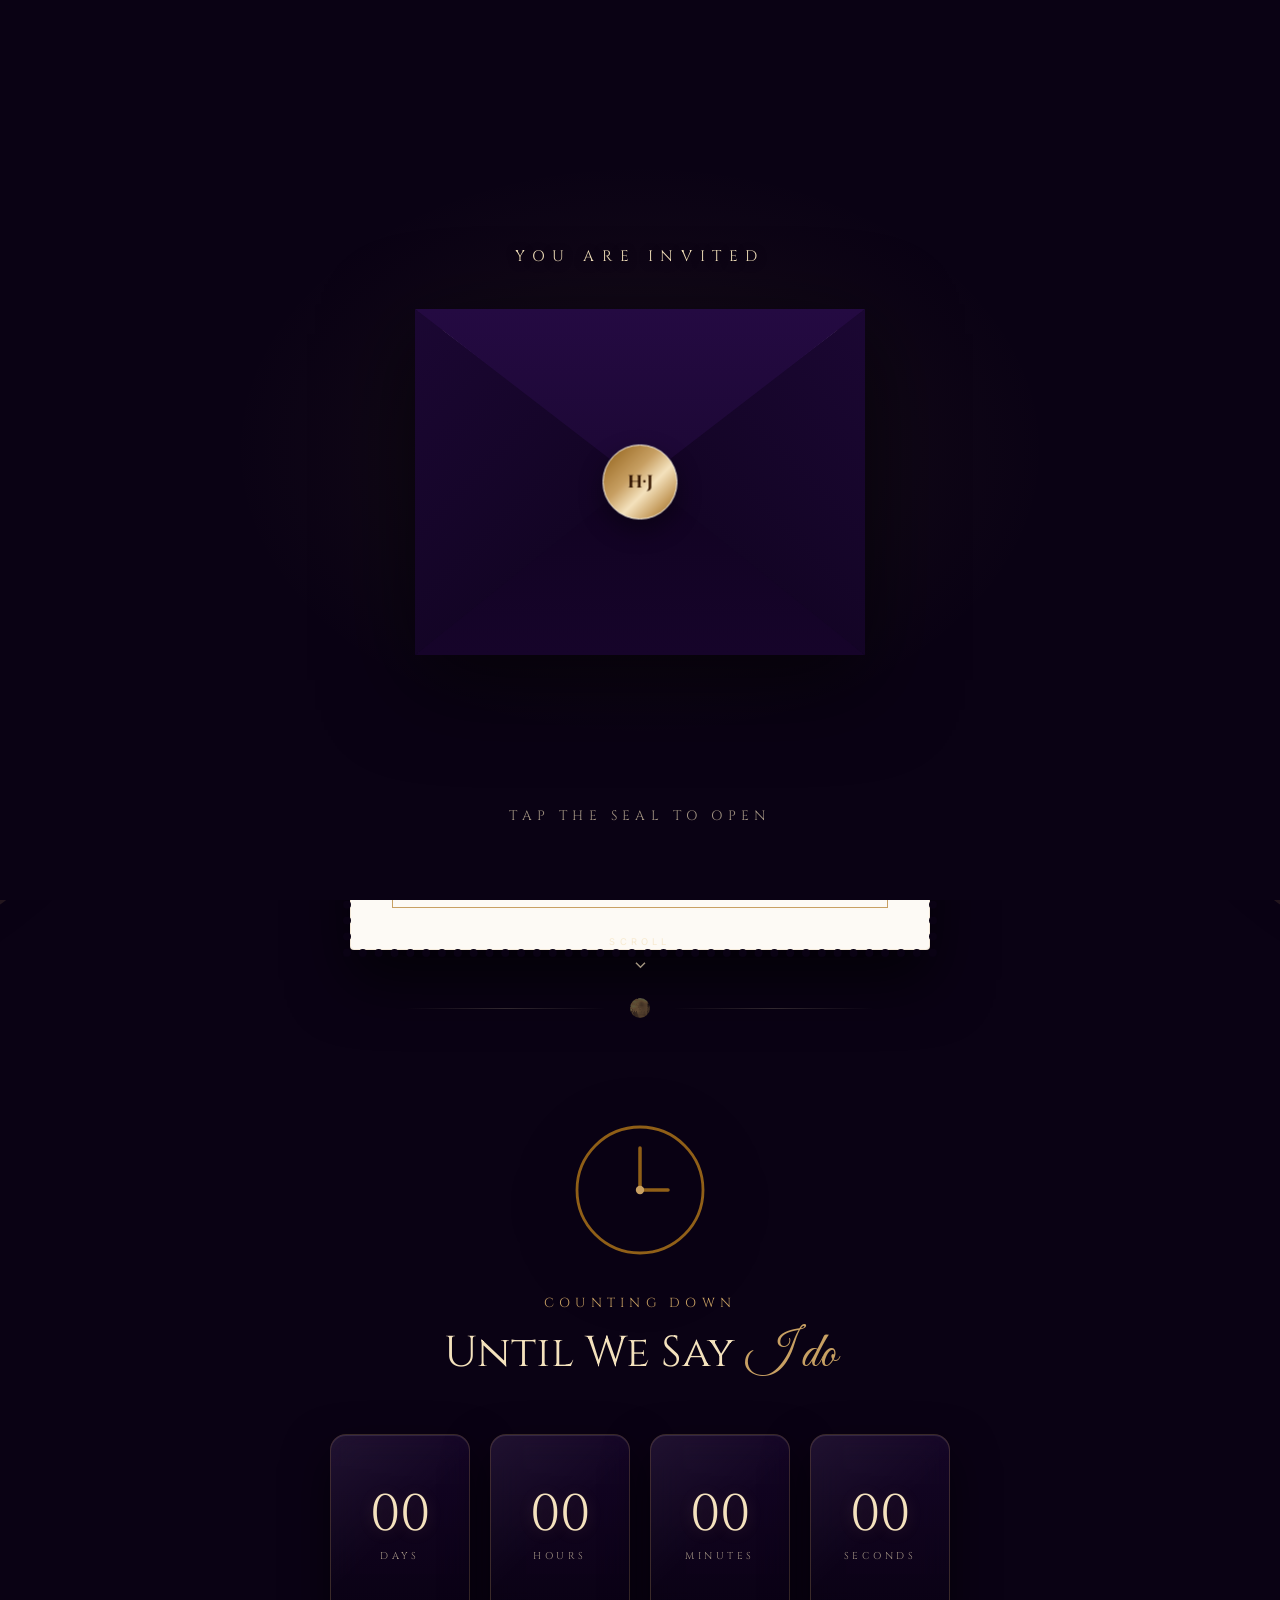
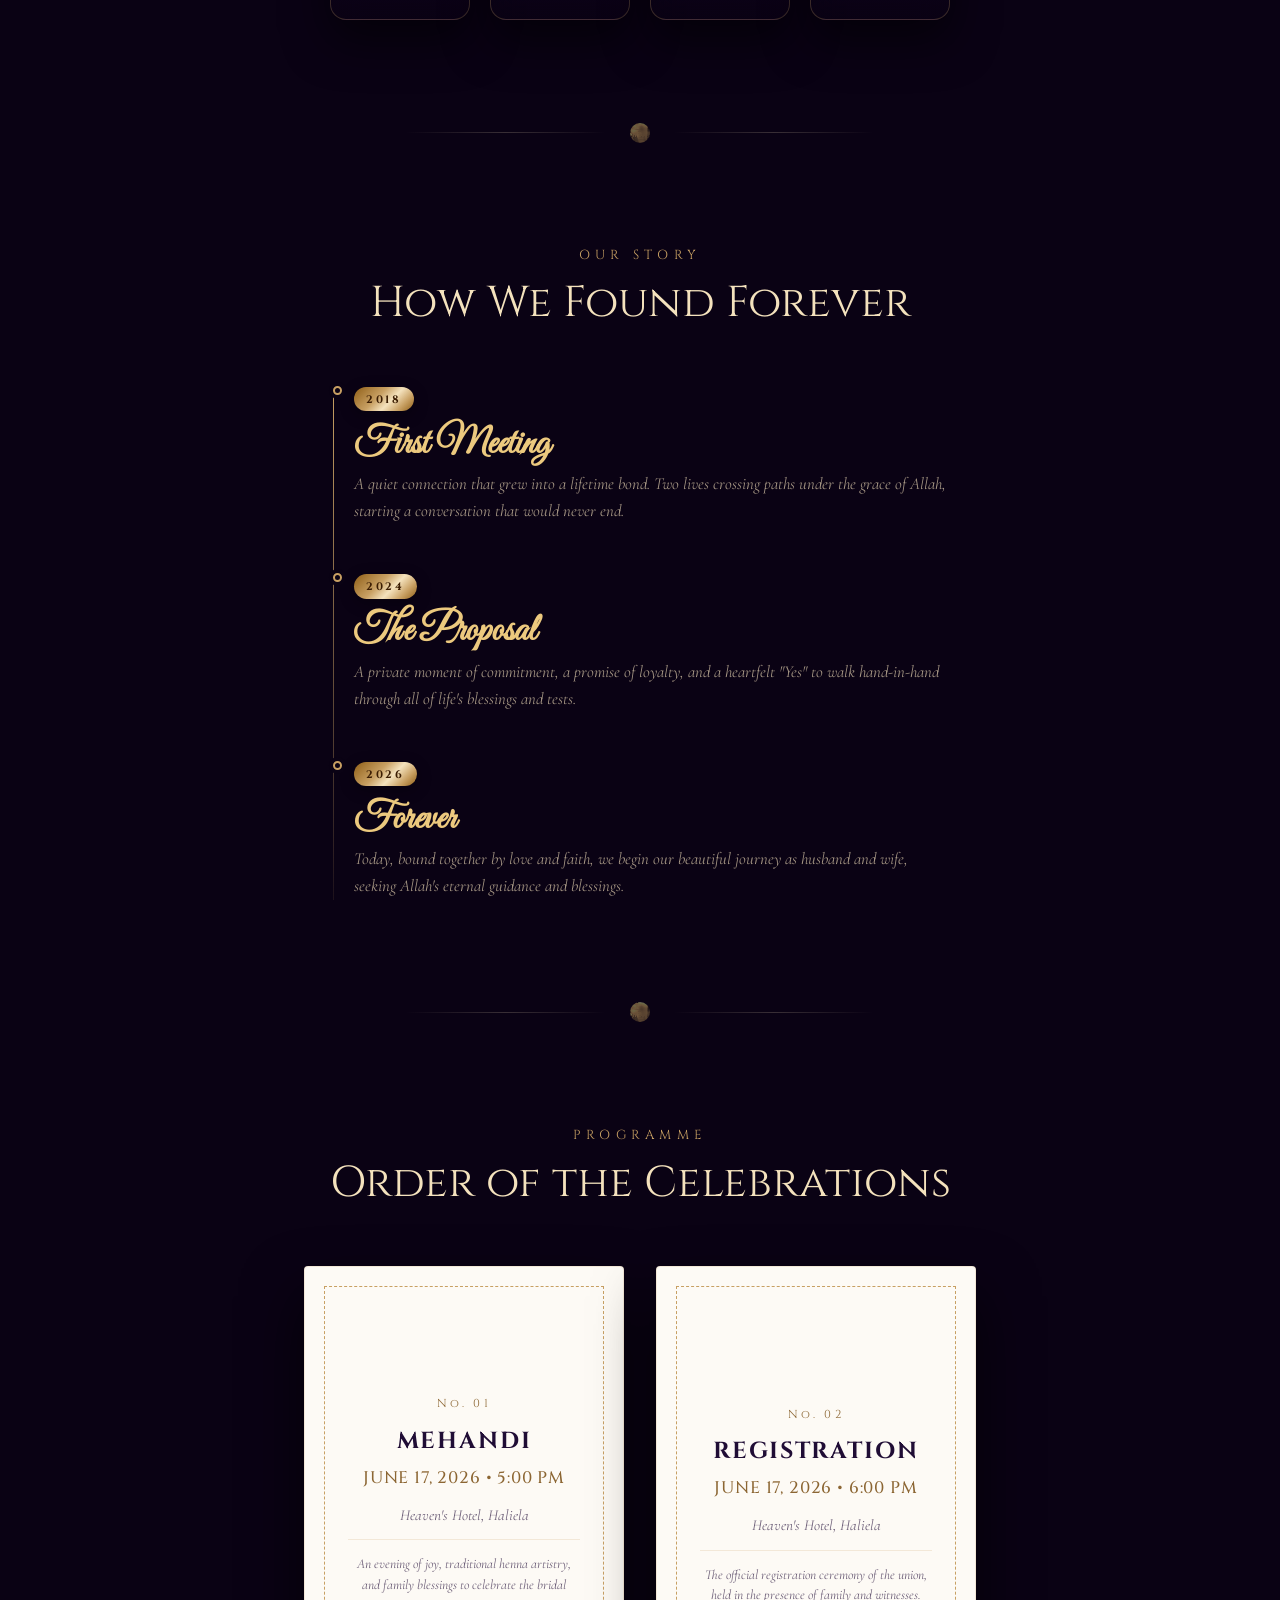
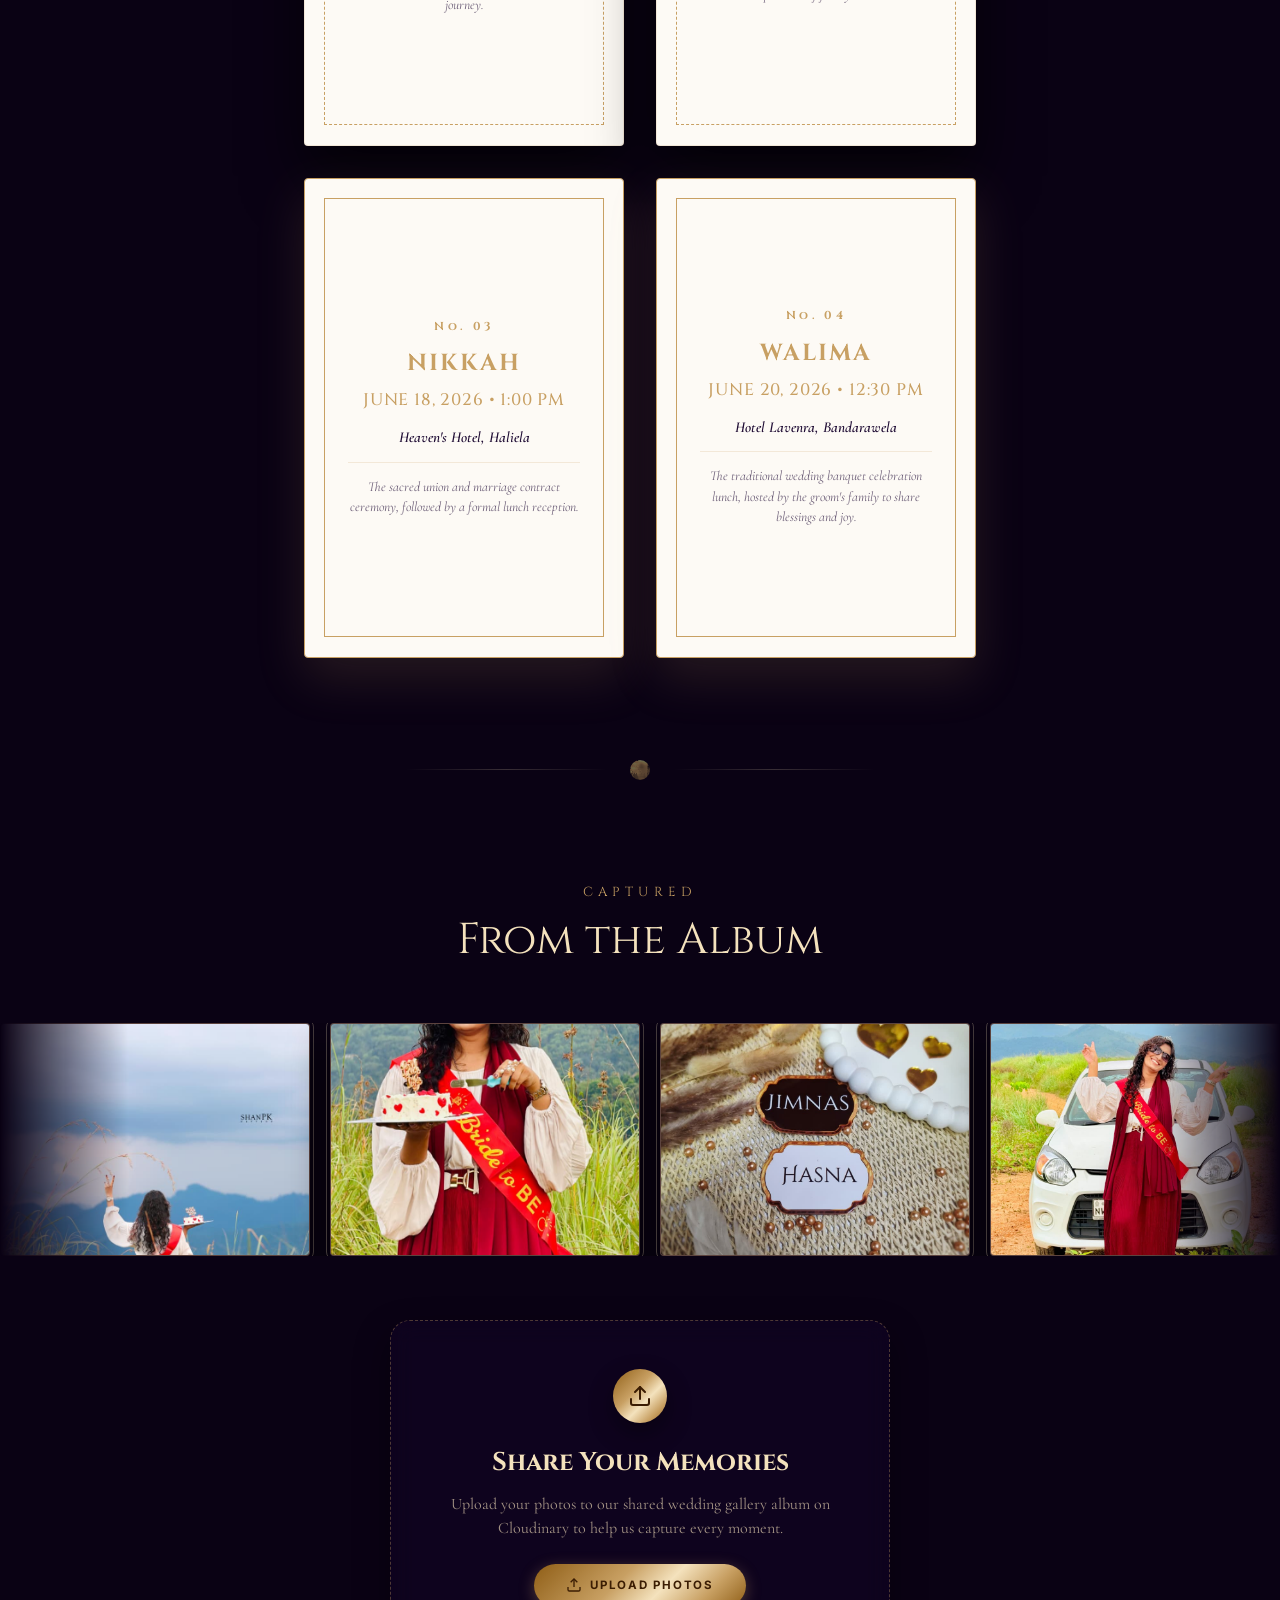
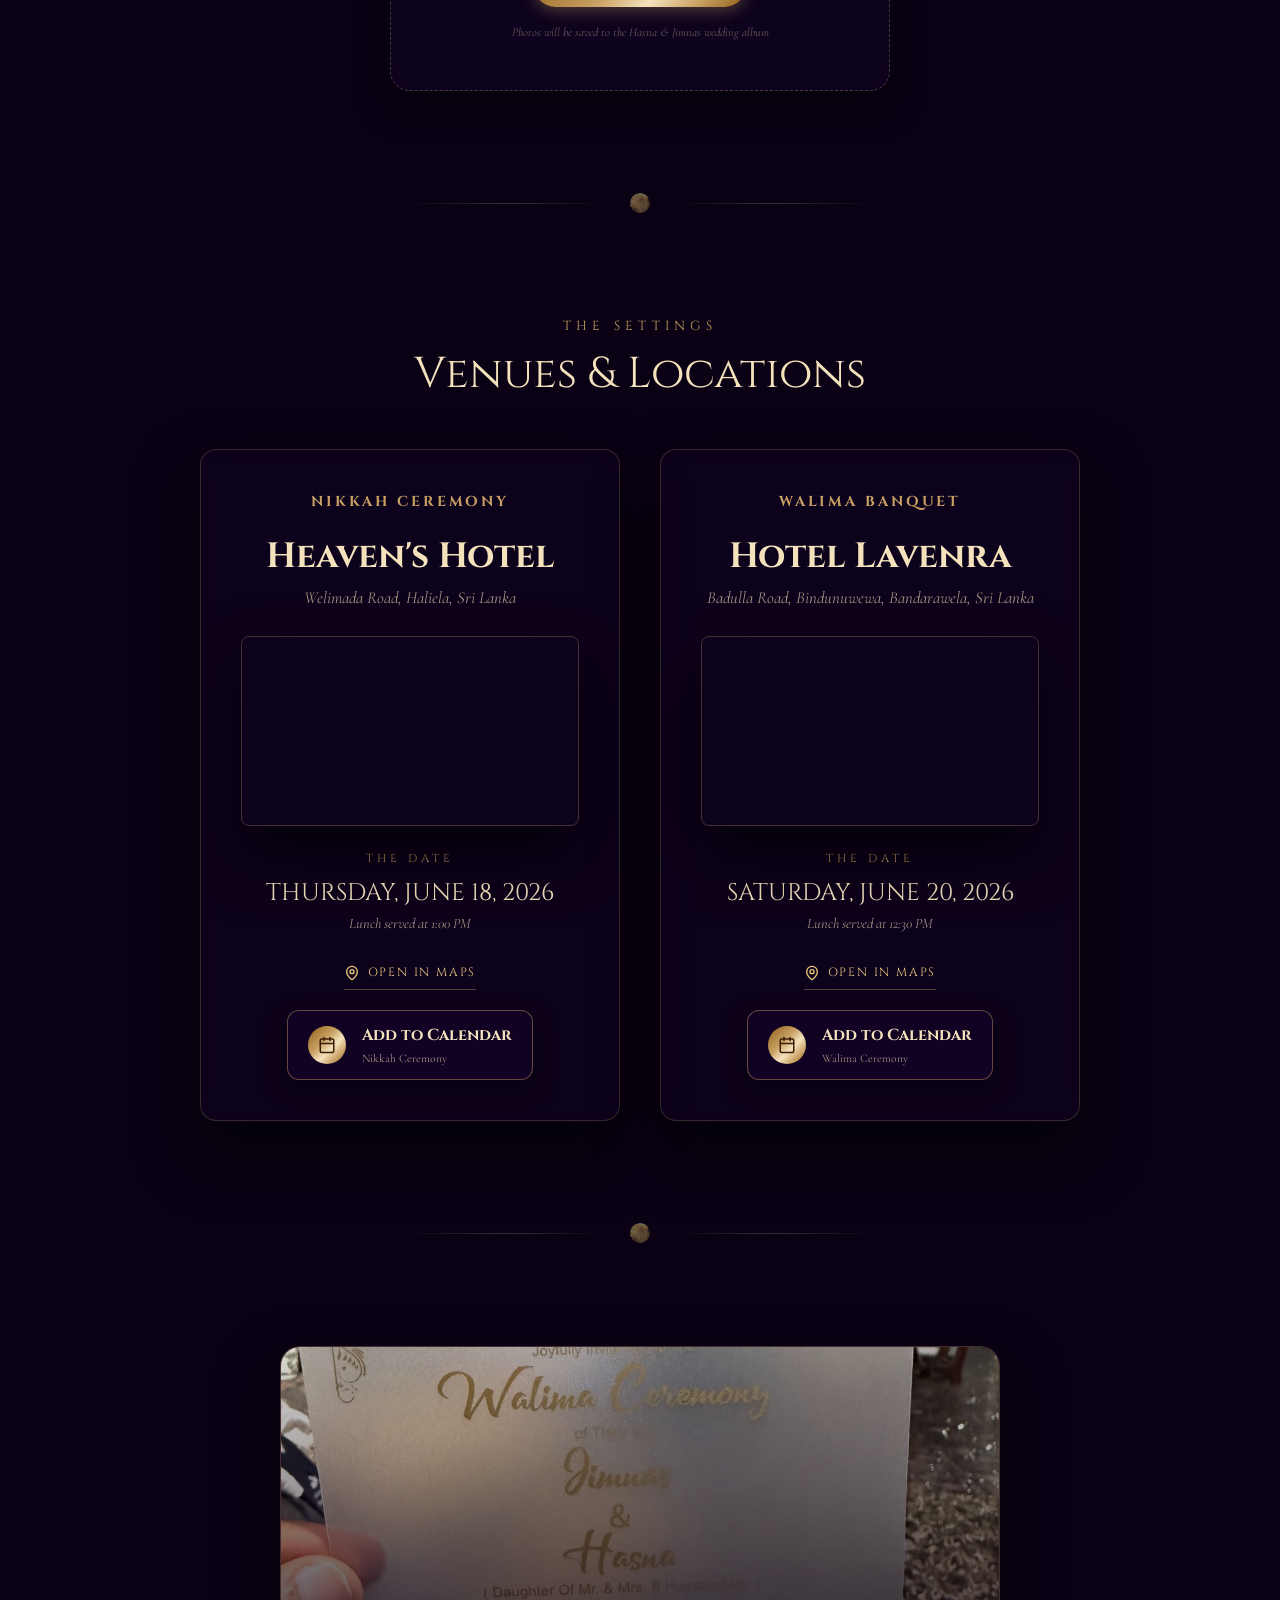
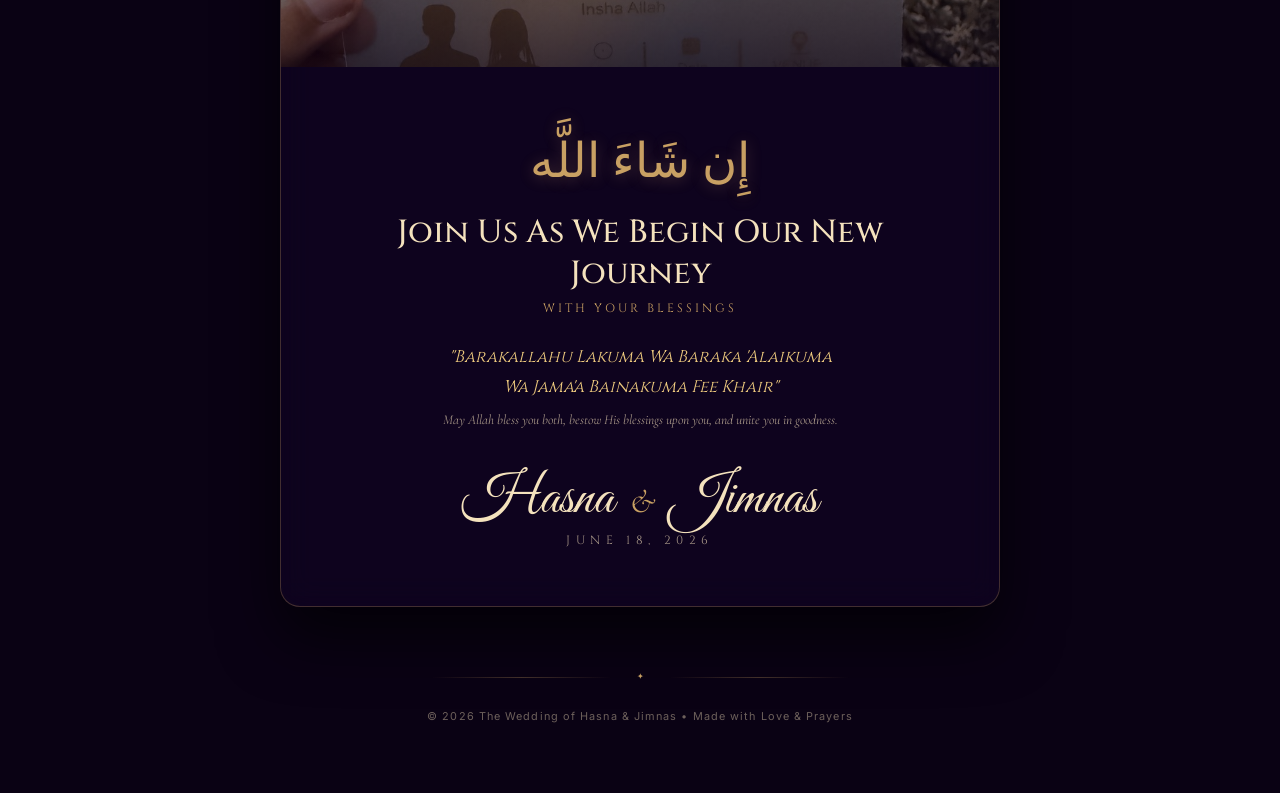
==== commit 6b8600c6: "Restore Cloudinary upload widget and add dynamic gallery update" ====
--- a/index.html
+++ b/index.html
@@ -10,6 +10,8 @@
   <link rel="preconnect" href="https://fonts.googleapis.com" />
   <link rel="preconnect" href="https://fonts.gstatic.com" crossorigin />
   <link href="https://fonts.googleapis.com/css2?family=Cinzel:wght@400;500;600;700&family=Cormorant+Garamond:ital,wght@0,300;0,400;0,500;0,600;0,700;1,300;1,400;1,500&family=Great+Vibes&family=Inter:wght@300;400;500;600&family=Montserrat:wght@300;400;500;600&display=swap" rel="stylesheet" />
+  <!-- Cloudinary Upload Widget -->
+  <script src="https://upload-widget.cloudinary.com/global/all.js" type="text/javascript"></script>
 
   <link rel="stylesheet" href="style.css" />
 </head>
@@ -338,24 +340,44 @@
         <div class="marquee-track" id="marquee-track">
           <!-- Slide 1 -->
           <div class="gallery-card">
-            <img src="bride1.jpeg" alt="Hasna holding cake close up" loading="lazy" />
+            <img src="bride2.jpeg" alt="Hasna facing the hills holding cake" loading="lazy" />
           </div>
           <!-- Slide 2 -->
           <div class="gallery-card">
-            <img src="bride2.jpeg" alt="Hasna standing near white car" loading="lazy" />
+            <img src="bride3.jpeg" alt="Hasna holding wedding cake close up" loading="lazy" />
           </div>
           <!-- Slide 3 -->
           <div class="gallery-card">
-            <img src="bride3.jpeg" alt="Hasna holding cake in front of hills" loading="lazy" />
+            <img src="couple.jpeg" alt="Hasna and Jimnas couple photo" loading="lazy" />
           </div>
           <!-- Slide 4 -->
           <div class="gallery-card">
-            <img src="couple.jpeg" alt="Hasna and Jimnas" loading="lazy" />
-          </div>
-          <!-- Slide 5 -->
-          <div class="gallery-card">
-            <img src="walima.jpeg" alt="Wedding celebration photo" loading="lazy" />
-          </div>
+            <img src="walima.jpeg" alt="Hasna standing near the wedding car" loading="lazy" />
+          </div>
+        </div>
+      </div>
+
+      <!-- Cloudinary Upload -->
+      <div class="upload-card-wrapper reveal">
+        <div class="upload-card">
+          <div class="upload-icon" aria-hidden="true">
+            <svg viewBox="0 0 24 24" fill="none" stroke="currentColor" stroke-width="2" stroke-linecap="round" stroke-linejoin="round">
+              <path d="M21 15v4a2 2 0 0 1-2 2H5a2 2 0 0 1-2-2v-4" />
+              <polyline points="17 8 12 3 7 8" />
+              <line x1="12" y1="3" x2="12" y2="15" />
+            </svg>
+          </div>
+          <h3 class="upload-title">Share Your Memories</h3>
+          <p class="upload-text">
+            Upload your photos to our shared wedding gallery album on Cloudinary to help us capture every moment.
+          </p>
+          <button class="btn-upload" onclick="openCloudinaryUpload()">
+            <svg viewBox="0 0 24 24" fill="none" stroke="currentColor" stroke-width="2" width="16" height="16" aria-hidden="true">
+              <path d="M21 15v4a2 2 0 0 1-2 2H5a2 2 0 0 1-2-2v-4"/><polyline points="17 8 12 3 7 8"/><line x1="12" y1="3" x2="12" y2="15"/>
+            </svg>
+            <span>Upload Photos</span>
+          </button>
+          <p class="upload-note">Photos will be saved to the Hasna &amp; Jimnas wedding album</p>
         </div>
       </div>
     </section>
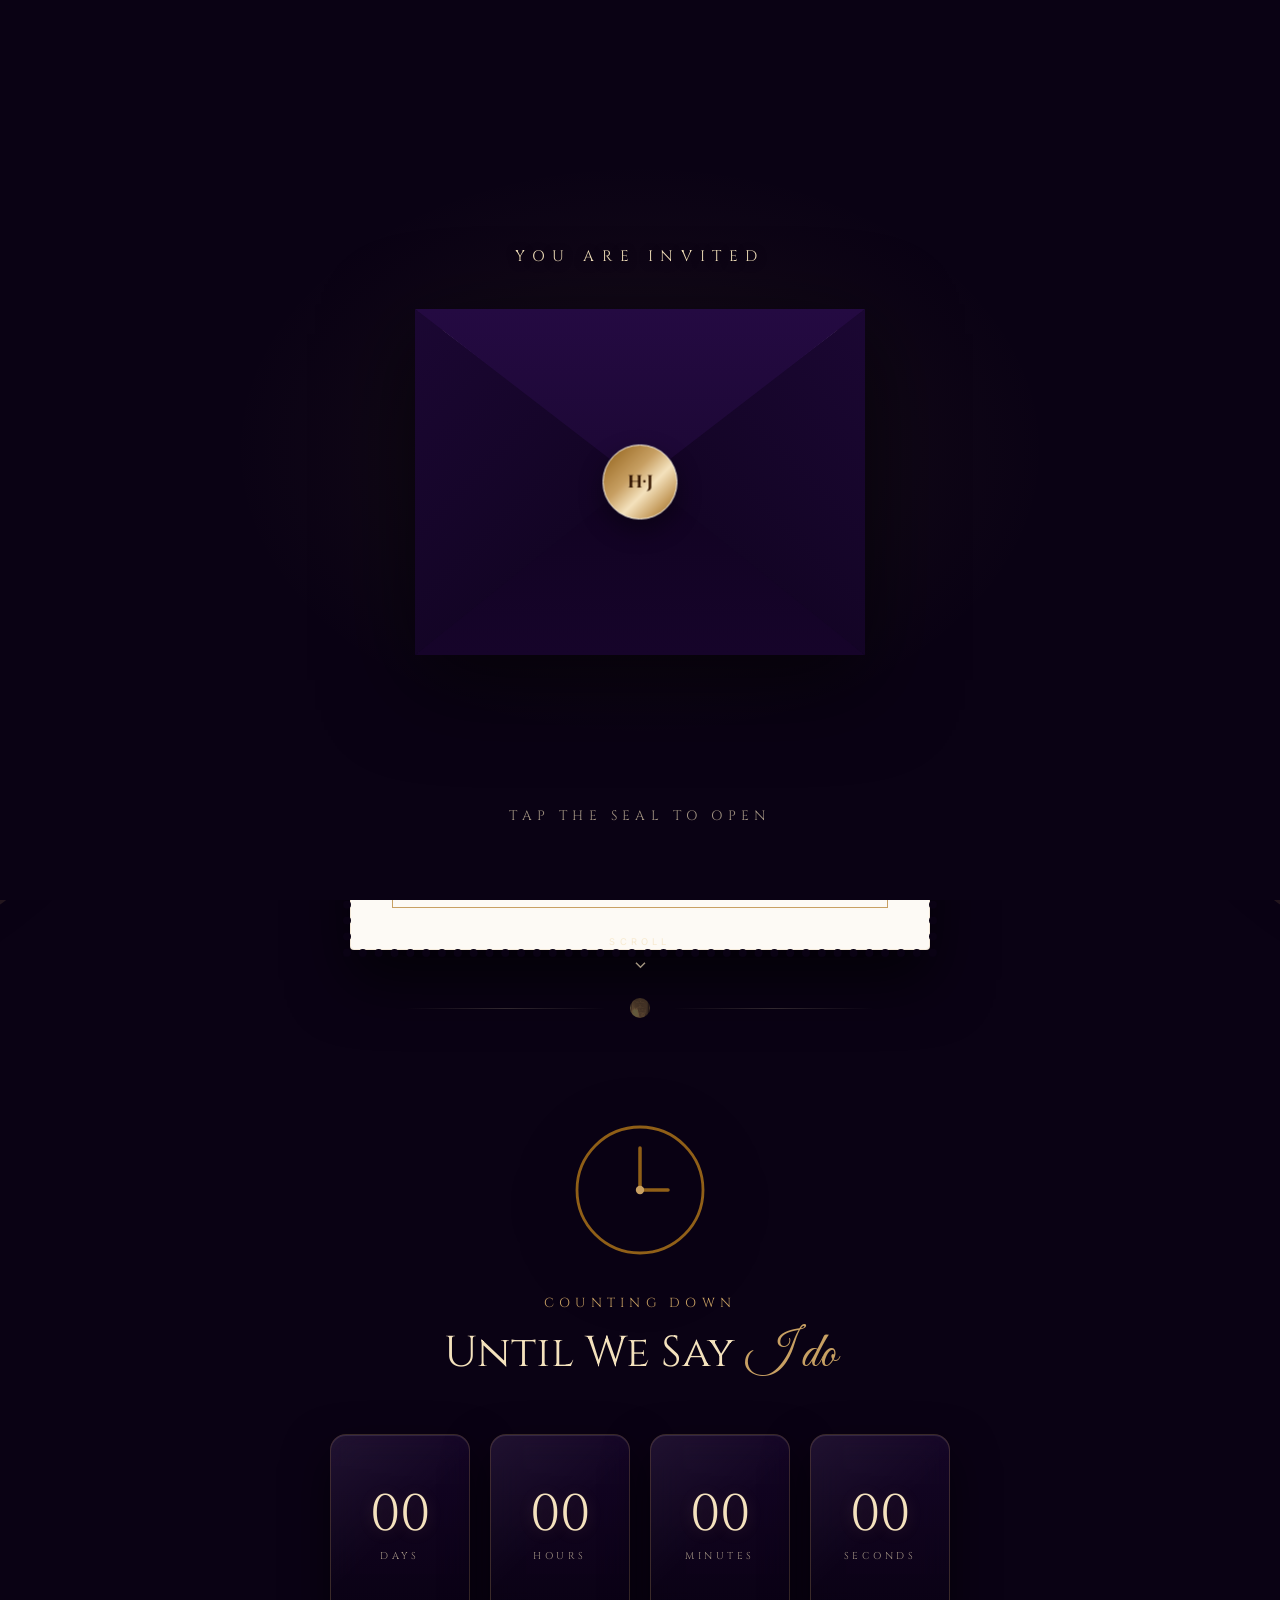
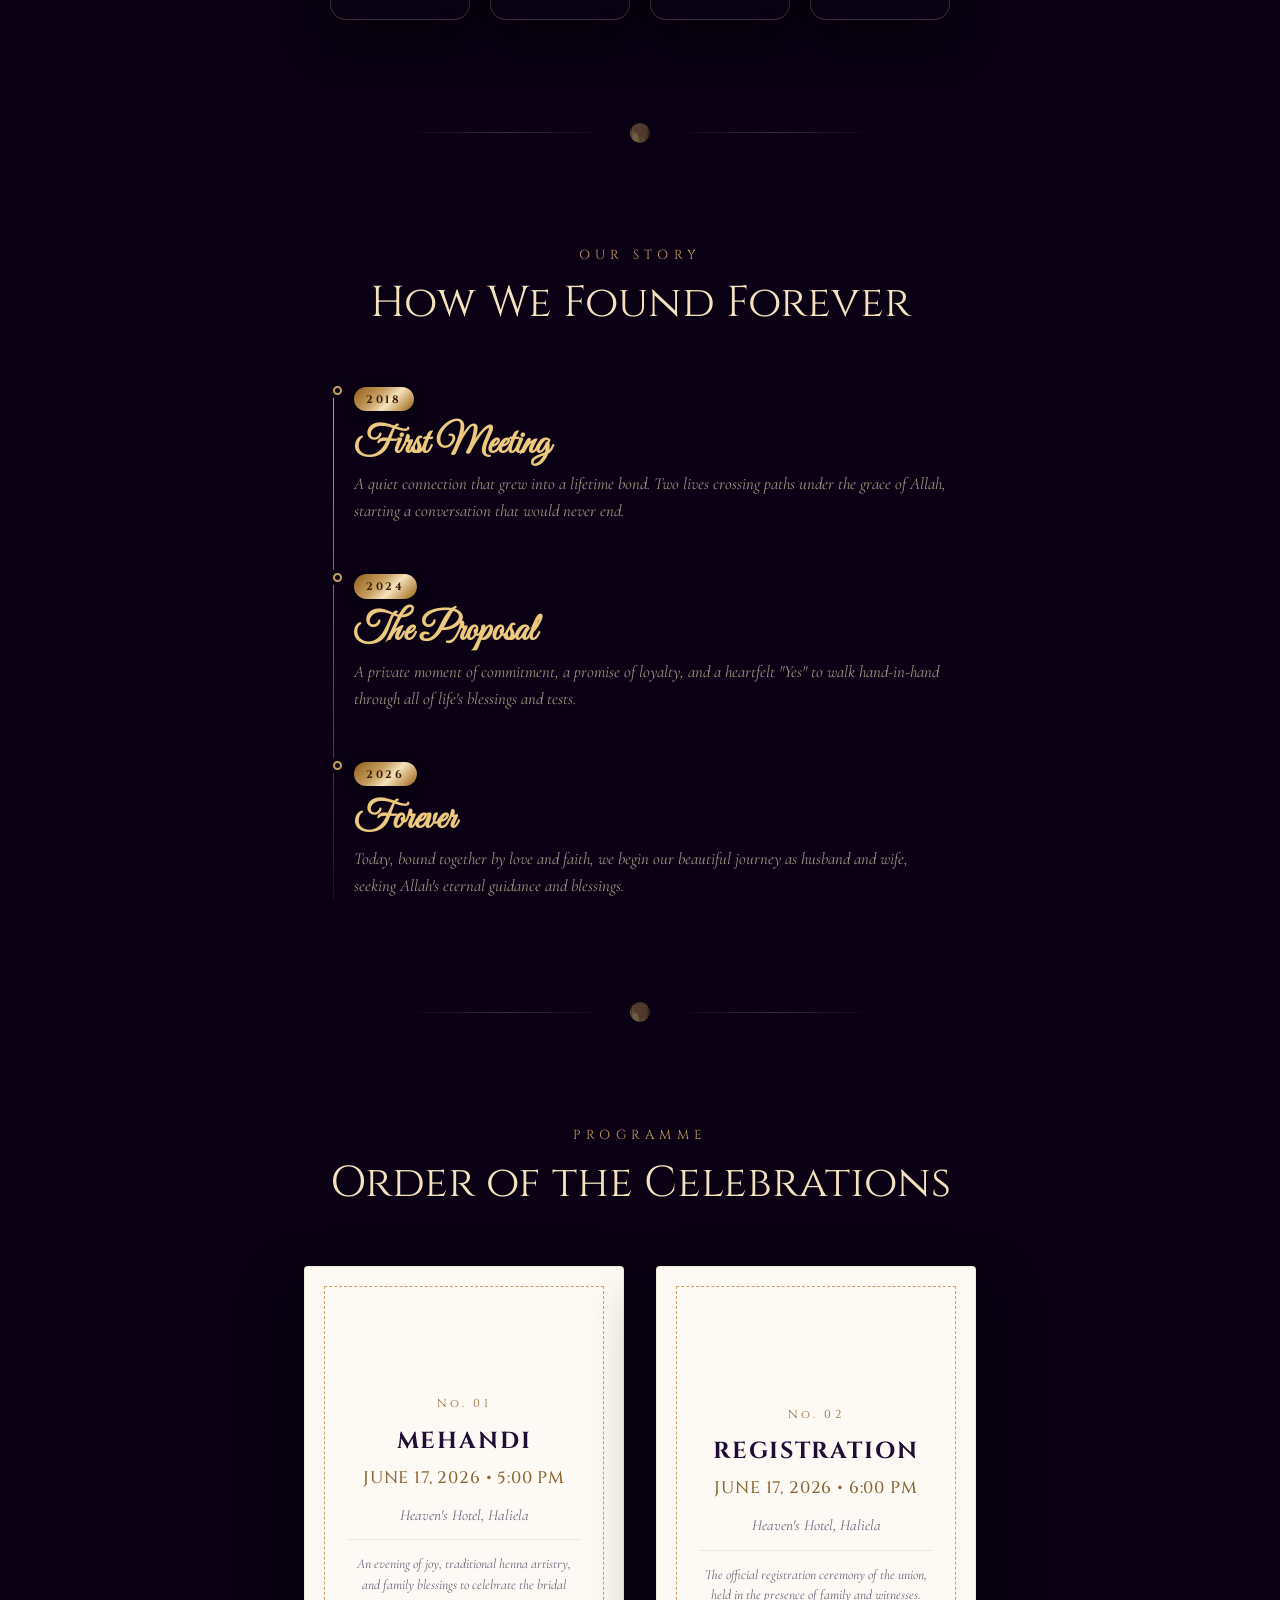
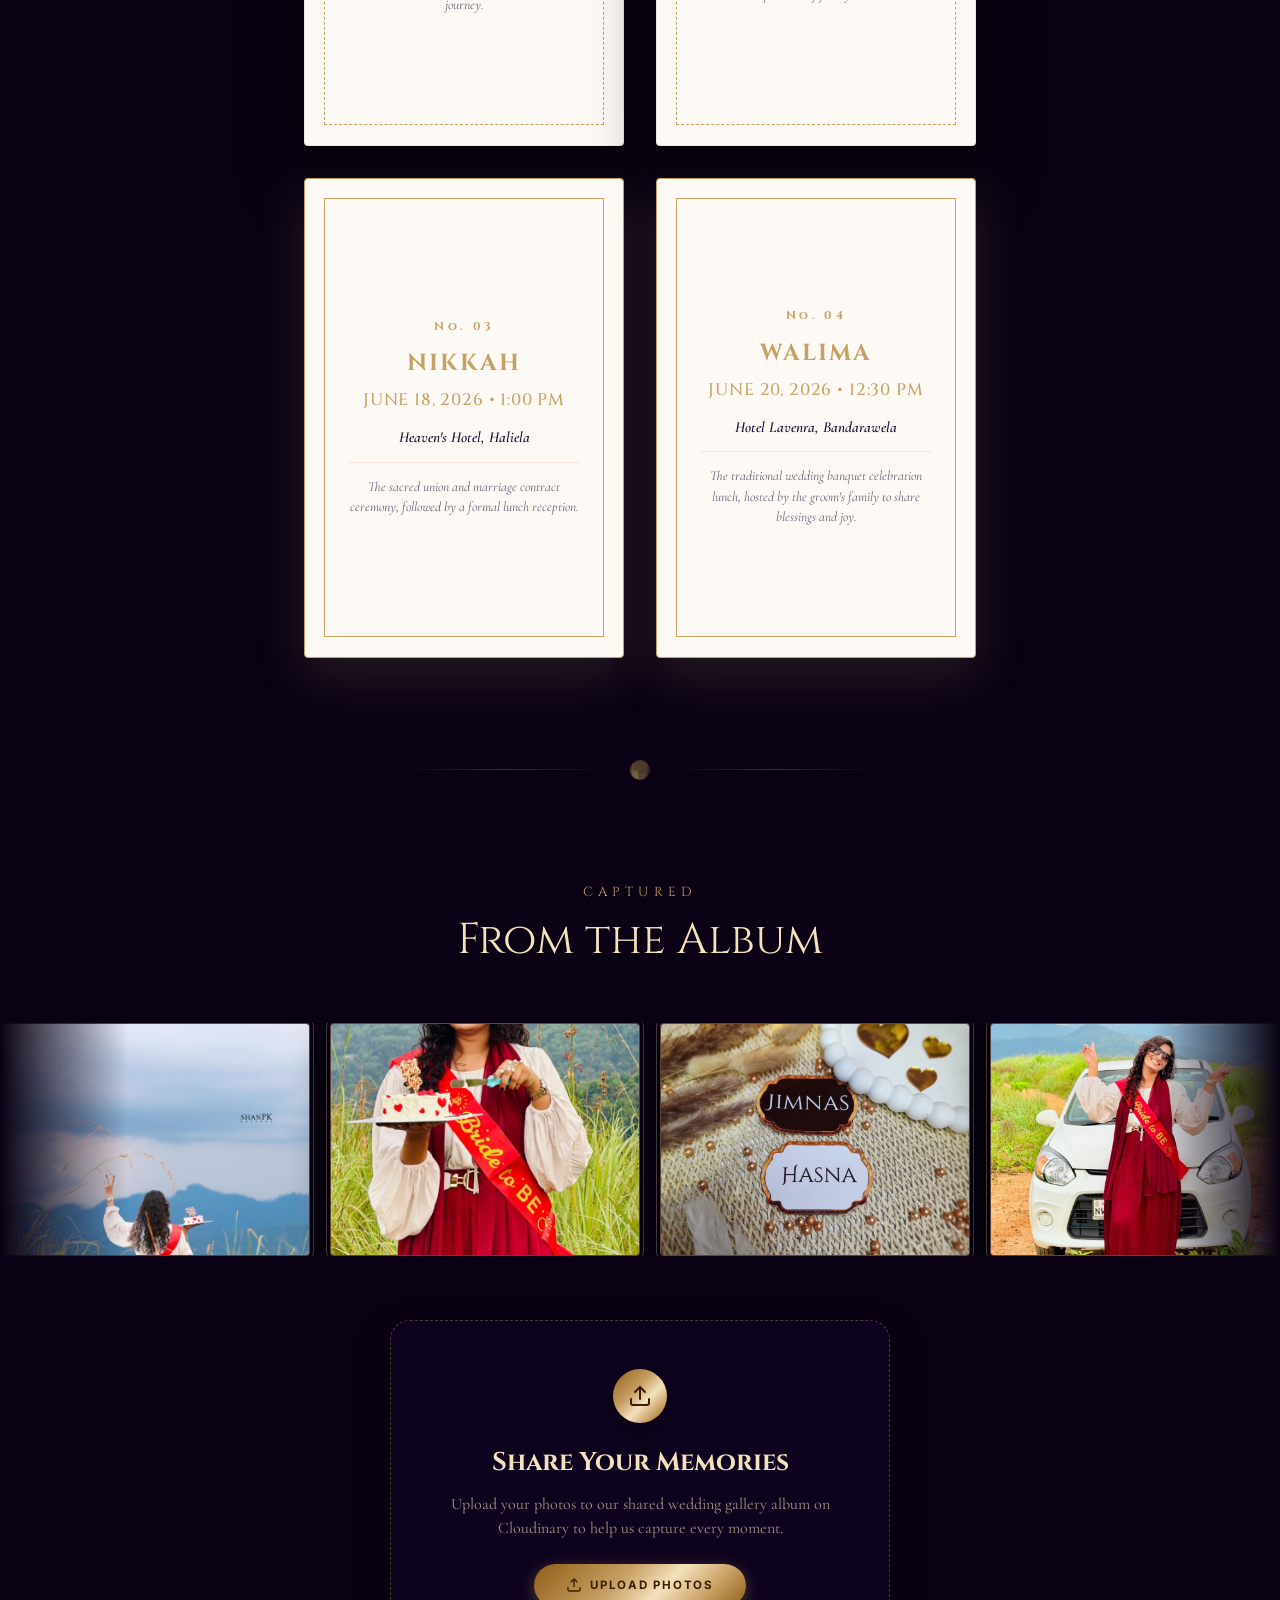
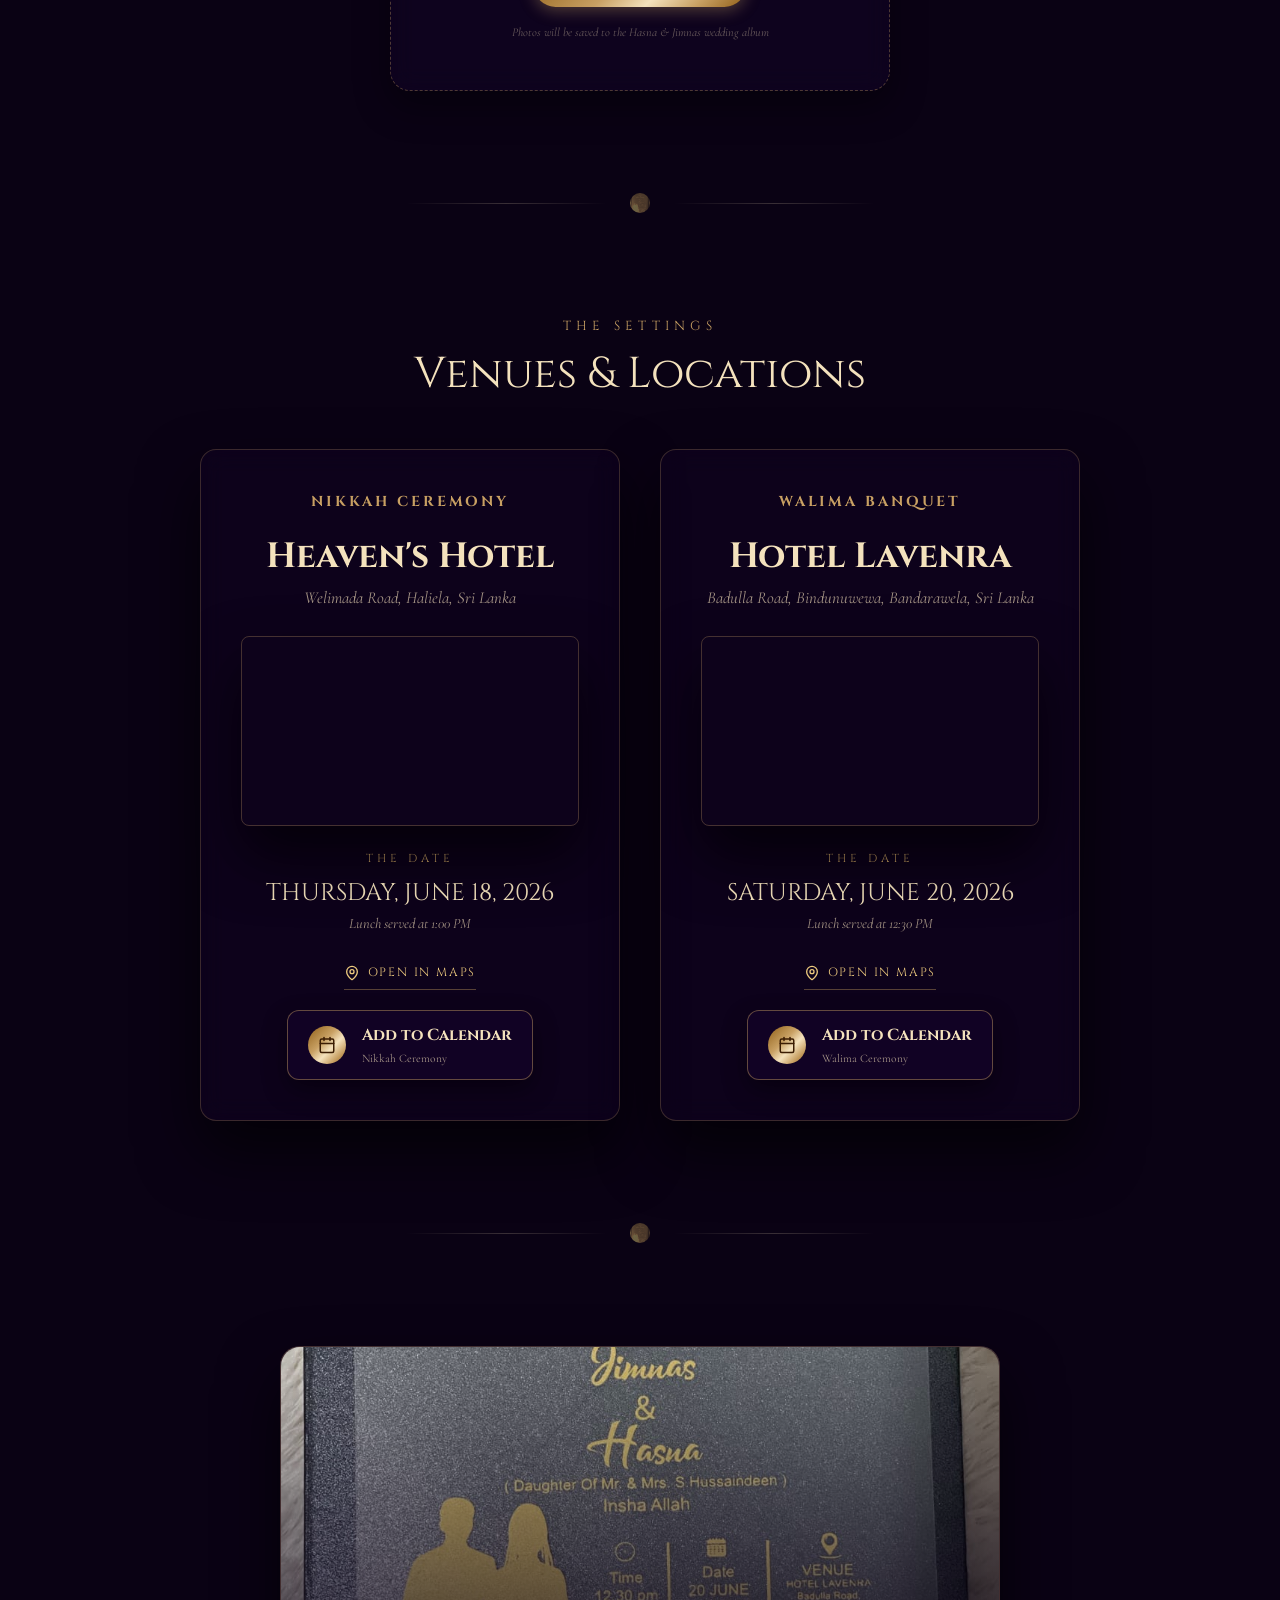
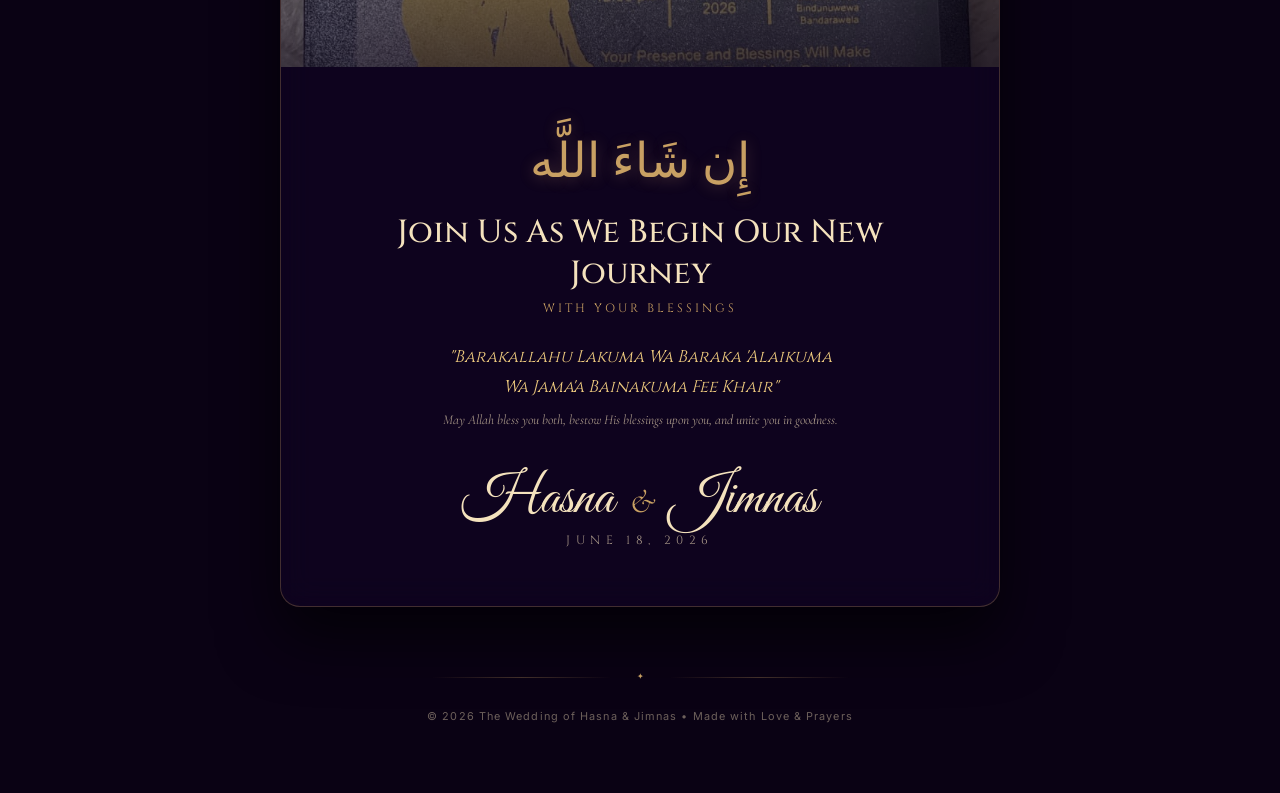
==== commit 076f509c: "Update website with latest changes" ====
--- a/index.html
+++ b/index.html
@@ -1,20 +1,25 @@
 <!DOCTYPE html>
 <html lang="en">
+
 <head>
   <meta charset="UTF-8" />
   <meta name="viewport" content="width=device-width, initial-scale=1.0" />
-  <title>The Wedding of Hasna & Jimnas — June 18, 2026</title>
-  <meta name="description" content="You are warmly invited to celebrate the wedding of Hussaindeen Fathima Hasna & Buhardeen Mohamed Jimnas. Mehandi & Nikkah — June 17–18, 2026." />
+  <title>Hasna and Jimnas</title>
+  <meta name="description"
+    content="You are warmly invited to celebrate the wedding of Hussaindeen Fathima Hasna & Buhardeen Mohamed Jimnas. Mehandi & Nikkah — June 17–18, 2026." />
 
   <!-- Fonts -->
   <link rel="preconnect" href="https://fonts.googleapis.com" />
   <link rel="preconnect" href="https://fonts.gstatic.com" crossorigin />
-  <link href="https://fonts.googleapis.com/css2?family=Cinzel:wght@400;500;600;700&family=Cormorant+Garamond:ital,wght@0,300;0,400;0,500;0,600;0,700;1,300;1,400;1,500&family=Great+Vibes&family=Inter:wght@300;400;500;600&family=Montserrat:wght@300;400;500;600&display=swap" rel="stylesheet" />
+  <link
+    href="https://fonts.googleapis.com/css2?family=Cinzel:wght@400;500;600;700&family=Cormorant+Garamond:ital,wght@0,300;0,400;0,500;0,600;0,700;1,300;1,400;1,500&family=Great+Vibes&family=Inter:wght@300;400;500;600&family=Montserrat:wght@300;400;500;600&display=swap"
+    rel="stylesheet" />
   <!-- Cloudinary Upload Widget -->
   <script src="https://upload-widget.cloudinary.com/global/all.js" type="text/javascript"></script>
 
   <link rel="stylesheet" href="style.css" />
 </head>
+
 <body class="envelope-locked">
 
   <!-- ============================================================
@@ -22,7 +27,7 @@
   ============================================================ -->
   <div id="envelope-overlay" class="envelope-overlay">
     <div class="envelope-bg-texture" aria-hidden="true"></div>
-    
+
     <div class="envelope-invited-text">
       <p>You are invited</p>
     </div>
@@ -31,7 +36,7 @@
       <div id="envelope" class="envelope">
         <!-- Back inside cover of envelope -->
         <div class="envelope-back"></div>
-        
+
         <!-- The Invitation Card sliding out -->
         <div class="envelope-card">
           <p class="card-dear">Dear Guest</p>
@@ -40,15 +45,16 @@
           <div class="card-line"></div>
           <p class="card-date">JUNE 18, 2026</p>
         </div>
-        
+
         <!-- Envelope Folds -->
         <div class="envelope-left"></div>
         <div class="envelope-right"></div>
         <div class="envelope-bottom"></div>
         <div class="envelope-top"></div>
-        
+
         <!-- Gold Wax Seal Button -->
-        <button id="open-envelope-btn" class="wax-seal-btn" aria-label="Open Invitation - tap to break the seal, H and J">
+        <button id="open-envelope-btn" class="wax-seal-btn"
+          aria-label="Open Invitation - tap to break the seal, H and J">
           <span class="wax-seal-text">H·J</span>
         </button>
       </div>
@@ -90,18 +96,18 @@
         <svg viewBox="0 0 100 200" fill="none" xmlns="http://www.w3.org/2000/svg">
           <path d="M0 0 C30 40 50 80 50 120 C50 150 35 180 0 200" stroke="rgba(200, 160, 99, 0.3)" stroke-width="1.5" />
           <path d="M0 25 C20 55 35 90 35 125 C35 150 20 175 0 190" stroke="rgba(200, 160, 99, 0.18)" stroke-width="1" />
-          <circle cx="15" cy="50" r="3" fill="rgba(200, 160, 99, 0.4)"/>
-          <circle cx="35" cy="95" r="2" fill="rgba(200, 160, 99, 0.3)"/>
-          <circle cx="20" cy="145" r="2.5" fill="rgba(200, 160, 99, 0.35)"/>
+          <circle cx="15" cy="50" r="3" fill="rgba(200, 160, 99, 0.4)" />
+          <circle cx="35" cy="95" r="2" fill="rgba(200, 160, 99, 0.3)" />
+          <circle cx="20" cy="145" r="2.5" fill="rgba(200, 160, 99, 0.35)" />
         </svg>
       </div>
       <div class="hero-flourish-right" aria-hidden="true">
         <svg viewBox="0 0 100 200" fill="none" xmlns="http://www.w3.org/2000/svg" style="transform: scaleX(-1);">
           <path d="M0 0 C30 40 50 80 50 120 C50 150 35 180 0 200" stroke="rgba(200, 160, 99, 0.3)" stroke-width="1.5" />
           <path d="M0 25 C20 55 35 90 35 125 C35 150 20 175 0 190" stroke="rgba(200, 160, 99, 0.18)" stroke-width="1" />
-          <circle cx="15" cy="50" r="3" fill="rgba(200, 160, 99, 0.4)"/>
-          <circle cx="35" cy="95" r="2" fill="rgba(200, 160, 99, 0.3)"/>
-          <circle cx="20" cy="145" r="2.5" fill="rgba(200, 160, 99, 0.35)"/>
+          <circle cx="15" cy="50" r="3" fill="rgba(200, 160, 99, 0.4)" />
+          <circle cx="35" cy="95" r="2" fill="rgba(200, 160, 99, 0.3)" />
+          <circle cx="20" cy="145" r="2.5" fill="rgba(200, 160, 99, 0.35)" />
         </svg>
       </div>
 
@@ -110,7 +116,7 @@
         <div class="hero-stamp-card">
           <div class="hero-card-inner">
             <p class="hero-card-intro">Together with their families</p>
-            
+
             <div class="hero-card-names">
               <h1 class="shimmer-gold">Hussaindeen Fathima Hasna</h1>
               <span class="ampersand">and</span>
@@ -136,14 +142,17 @@
 
       <div class="hero-scroll-indicator" id="hero-scroll-hint" aria-hidden="true">
         <span>Scroll</span>
-        <svg width="18" height="18" viewBox="0 0 24 24" fill="none" stroke="currentColor" stroke-width="2"><path d="m6 9 6 6 6-6"/></svg>
+        <svg width="18" height="18" viewBox="0 0 24 24" fill="none" stroke="currentColor" stroke-width="2">
+          <path d="m6 9 6 6 6-6" />
+        </svg>
       </div>
     </section>
 
     <!-- SECTION DIVIDER -->
     <div class="horizontal-section-divider" aria-hidden="true">
       <span class="divider-line"></span>
-      <img src="inshallah.jpeg" alt="" class="divider-flower" style="border-radius:50%; width:20px; height:20px; object-fit:cover; filter:sepia(1) saturate(2);"/>
+      <img src="inshallah.jpeg" alt="" class="divider-flower"
+        style="border-radius:50%; width:20px; height:20px; object-fit:cover; filter:sepia(1) saturate(2);" />
       <span class="divider-line"></span>
     </div>
 
@@ -194,7 +203,8 @@
     <!-- SECTION DIVIDER -->
     <div class="horizontal-section-divider" aria-hidden="true">
       <span class="divider-line"></span>
-      <img src="inshallah.jpeg" alt="" class="divider-flower" style="border-radius:50%; width:20px; height:20px; object-fit:cover; filter:sepia(1) saturate(2);"/>
+      <img src="inshallah.jpeg" alt="" class="divider-flower"
+        style="border-radius:50%; width:20px; height:20px; object-fit:cover; filter:sepia(1) saturate(2);" />
       <span class="divider-line"></span>
     </div>
 
@@ -214,7 +224,8 @@
           <span class="story-year">2018</span>
           <h3 class="story-title">First Meeting</h3>
           <p class="story-text">
-            A quiet connection that grew into a lifetime bond. Two lives crossing paths under the grace of Allah, starting a conversation that would never end.
+            A quiet connection that grew into a lifetime bond. Two lives crossing paths under the grace of Allah,
+            starting a conversation that would never end.
           </p>
         </div>
 
@@ -224,7 +235,8 @@
           <span class="story-year">2024</span>
           <h3 class="story-title">The Proposal</h3>
           <p class="story-text">
-            A private moment of commitment, a promise of loyalty, and a heartfelt "Yes" to walk hand-in-hand through all of life's blessings and tests.
+            A private moment of commitment, a promise of loyalty, and a heartfelt "Yes" to walk hand-in-hand through all
+            of life's blessings and tests.
           </p>
         </div>
 
@@ -234,7 +246,8 @@
           <span class="story-year">2026</span>
           <h3 class="story-title">Forever</h3>
           <p class="story-text">
-            Today, bound together by love and faith, we begin our beautiful journey as husband and wife, seeking Allah's eternal guidance and blessings.
+            Today, bound together by love and faith, we begin our beautiful journey as husband and wife, seeking Allah's
+            eternal guidance and blessings.
           </p>
         </div>
       </div>
@@ -243,7 +256,8 @@
     <!-- SECTION DIVIDER -->
     <div class="horizontal-section-divider" aria-hidden="true">
       <span class="divider-line"></span>
-      <img src="inshallah.jpeg" alt="" class="divider-flower" style="border-radius:50%; width:20px; height:20px; object-fit:cover; filter:sepia(1) saturate(2);"/>
+      <img src="inshallah.jpeg" alt="" class="divider-flower"
+        style="border-radius:50%; width:20px; height:20px; object-fit:cover; filter:sepia(1) saturate(2);" />
       <span class="divider-line"></span>
     </div>
 
@@ -289,7 +303,8 @@
 
         <!-- Event 3: Nikkah -->
         <div class="programme-card-wrapper reveal">
-          <div class="programme-card" style="border-color: var(--gold-mid); box-shadow: 0 20px 50px rgba(200, 160, 99, 0.15)">
+          <div class="programme-card"
+            style="border-color: var(--gold-mid); box-shadow: 0 20px 50px rgba(200, 160, 99, 0.15)">
             <div class="programme-card-inner" style="border-style: solid;">
               <span class="programme-no" style="color: var(--gold-mid); font-weight: 700;">No. 03</span>
               <h3 class="programme-title" style="color: var(--gold-mid);">Nikkah</h3>
@@ -304,14 +319,17 @@
 
         <!-- Event 4: Walima -->
         <div class="programme-card-wrapper reveal">
-          <div class="programme-card" style="border-color: var(--gold-mid); box-shadow: 0 20px 50px rgba(200, 160, 99, 0.15)">
+          <div class="programme-card"
+            style="border-color: var(--gold-mid); box-shadow: 0 20px 50px rgba(200, 160, 99, 0.15)">
             <div class="programme-card-inner" style="border-style: solid;">
               <span class="programme-no" style="color: var(--gold-mid); font-weight: 700;">No. 04</span>
               <h3 class="programme-title" style="color: var(--gold-mid);">Walima</h3>
               <p class="programme-time" style="color: var(--gold-mid);">JUNE 20, 2026 &bull; 12:30 PM</p>
-              <p class="programme-venue" style="color: var(--text-dark); font-weight: 600;">Hotel Lavenra, Bandarawela</p>
+              <p class="programme-venue" style="color: var(--text-dark); font-weight: 600;">Hotel Lavenra, Bandarawela
+              </p>
               <p class="programme-desc">
-                The traditional wedding banquet celebration lunch, hosted by the groom's family to share blessings and joy.
+                The traditional wedding banquet celebration lunch, hosted by the groom's family to share blessings and
+                joy.
               </p>
             </div>
           </div>
@@ -322,7 +340,8 @@
     <!-- SECTION DIVIDER -->
     <div class="horizontal-section-divider" aria-hidden="true">
       <span class="divider-line"></span>
-      <img src="inshallah.jpeg" alt="" class="divider-flower" style="border-radius:50%; width:20px; height:20px; object-fit:cover; filter:sepia(1) saturate(2);"/>
+      <img src="inshallah.jpeg" alt="" class="divider-flower"
+        style="border-radius:50%; width:20px; height:20px; object-fit:cover; filter:sepia(1) saturate(2);" />
       <span class="divider-line"></span>
     </div>
 
@@ -361,7 +380,8 @@
       <div class="upload-card-wrapper reveal">
         <div class="upload-card">
           <div class="upload-icon" aria-hidden="true">
-            <svg viewBox="0 0 24 24" fill="none" stroke="currentColor" stroke-width="2" stroke-linecap="round" stroke-linejoin="round">
+            <svg viewBox="0 0 24 24" fill="none" stroke="currentColor" stroke-width="2" stroke-linecap="round"
+              stroke-linejoin="round">
               <path d="M21 15v4a2 2 0 0 1-2 2H5a2 2 0 0 1-2-2v-4" />
               <polyline points="17 8 12 3 7 8" />
               <line x1="12" y1="3" x2="12" y2="15" />
@@ -372,8 +392,11 @@
             Upload your photos to our shared wedding gallery album on Cloudinary to help us capture every moment.
           </p>
           <button class="btn-upload" onclick="openCloudinaryUpload()">
-            <svg viewBox="0 0 24 24" fill="none" stroke="currentColor" stroke-width="2" width="16" height="16" aria-hidden="true">
-              <path d="M21 15v4a2 2 0 0 1-2 2H5a2 2 0 0 1-2-2v-4"/><polyline points="17 8 12 3 7 8"/><line x1="12" y1="3" x2="12" y2="15"/>
+            <svg viewBox="0 0 24 24" fill="none" stroke="currentColor" stroke-width="2" width="16" height="16"
+              aria-hidden="true">
+              <path d="M21 15v4a2 2 0 0 1-2 2H5a2 2 0 0 1-2-2v-4" />
+              <polyline points="17 8 12 3 7 8" />
+              <line x1="12" y1="3" x2="12" y2="15" />
             </svg>
             <span>Upload Photos</span>
           </button>
@@ -393,7 +416,8 @@
     <!-- SECTION DIVIDER -->
     <div class="horizontal-section-divider" aria-hidden="true">
       <span class="divider-line"></span>
-      <img src="inshallah.jpeg" alt="" class="divider-flower" style="border-radius:50%; width:20px; height:20px; object-fit:cover; filter:sepia(1) saturate(2);"/>
+      <img src="inshallah.jpeg" alt="" class="divider-flower"
+        style="border-radius:50%; width:20px; height:20px; object-fit:cover; filter:sepia(1) saturate(2);" />
       <span class="divider-line"></span>
     </div>
 
@@ -414,11 +438,8 @@
 
             <!-- Map Iframe with styling filter -->
             <div class="map-wrapper">
-              <iframe 
-                src="https://maps.google.com/maps?q=Heavens%20Hotel%20Haliela&amp;output=embed" 
-                loading="lazy" 
-                allowfullscreen="" 
-                title="Heaven's Hotel Haliela location map">
+              <iframe src="https://maps.google.com/maps?q=Heavens%20Hotel%20Haliela&amp;output=embed" loading="lazy"
+                allowfullscreen="" title="Heaven's Hotel Haliela location map">
               </iframe>
             </div>
 
@@ -429,16 +450,30 @@
             </div>
 
             <div class="venue-buttons">
-              <a href="https://maps.google.com/maps?q=Heavens%20Hotel%20Haliela" target="_blank" rel="noopener noreferrer" class="btn-action-outline">
-                <svg viewBox="0 0 24 24" fill="none" stroke="currentColor" stroke-width="2" stroke-linecap="round" stroke-linejoin="round" aria-hidden="true"><path d="M20 10c0 4.993-5.539 10.193-7.399 11.799a1 1 0 0 1-1.202 0C9.539 20.193 4 14.993 4 10a8 8 0 0 1 16 0"></path><circle cx="12" cy="10" r="3"></circle></svg>
+              <a href="https://maps.google.com/maps?q=Heavens%20Hotel%20Haliela" target="_blank"
+                rel="noopener noreferrer" class="btn-action-outline">
+                <svg viewBox="0 0 24 24" fill="none" stroke="currentColor" stroke-width="2" stroke-linecap="round"
+                  stroke-linejoin="round" aria-hidden="true">
+                  <path
+                    d="M20 10c0 4.993-5.539 10.193-7.399 11.799a1 1 0 0 1-1.202 0C9.539 20.193 4 14.993 4 10a8 8 0 0 1 16 0">
+                  </path>
+                  <circle cx="12" cy="10" r="3"></circle>
+                </svg>
                 Open in Maps
               </a>
 
               <div class="calendar-dropdown-wrapper">
                 <div class="calendar-btn-container">
-                  <a href="https://www.google.com/calendar/render?action=TEMPLATE&text=Wedding+Nikkah+of+Hasna+and+Jimnas&dates=20260618T073000Z/20260618T103000Z&details=Sacred+Nikkah+union+followed+by+lunch+at+Heavens+Hotel+Haliela&location=Heavens+Hotel+Haliela" target="_blank" rel="noopener noreferrer" class="calendar-btn">
+                  <a href="https://www.google.com/calendar/render?action=TEMPLATE&text=Wedding+Nikkah+of+Hasna+and+Jimnas&dates=20260618T073000Z/20260618T103000Z&details=Sacred+Nikkah+union+followed+by+lunch+at+Heavens+Hotel+Haliela&location=Heavens+Hotel+Haliela"
+                    target="_blank" rel="noopener noreferrer" class="calendar-btn">
                     <span class="calendar-btn-icon">
-                      <svg viewBox="0 0 24 24" fill="none" stroke="currentColor" stroke-width="2" stroke-linecap="round" stroke-linejoin="round" aria-hidden="true"><rect x="3" y="4" width="18" height="18" rx="2" ry="2"></rect><line x1="16" y1="2" x2="16" y2="6"></line><line x1="8" y1="2" x2="8" y2="6"></line><line x1="3" y1="10" x2="21" y2="10"></line></svg>
+                      <svg viewBox="0 0 24 24" fill="none" stroke="currentColor" stroke-width="2" stroke-linecap="round"
+                        stroke-linejoin="round" aria-hidden="true">
+                        <rect x="3" y="4" width="18" height="18" rx="2" ry="2"></rect>
+                        <line x1="16" y1="2" x2="16" y2="6"></line>
+                        <line x1="8" y1="2" x2="8" y2="6"></line>
+                        <line x1="3" y1="10" x2="21" y2="10"></line>
+                      </svg>
                     </span>
                     <span>
                       <strong class="calendar-btn-title">Add to Calendar</strong>
@@ -458,11 +493,8 @@
 
             <!-- Map Iframe with styling filter -->
             <div class="map-wrapper">
-              <iframe 
-                src="https://maps.google.com/maps?q=Hotel%20Lavenra%20Bandarawela&amp;output=embed" 
-                loading="lazy" 
-                allowfullscreen="" 
-                title="Hotel Lavenra location map">
+              <iframe src="https://maps.google.com/maps?q=Hotel%20Lavenra%20Bandarawela&amp;output=embed" loading="lazy"
+                allowfullscreen="" title="Hotel Lavenra location map">
               </iframe>
             </div>
 
@@ -473,16 +505,30 @@
             </div>
 
             <div class="venue-buttons">
-              <a href="https://maps.google.com/maps?q=Hotel%20Lavenra%20Bandarawela" target="_blank" rel="noopener noreferrer" class="btn-action-outline">
-                <svg viewBox="0 0 24 24" fill="none" stroke="currentColor" stroke-width="2" stroke-linecap="round" stroke-linejoin="round" aria-hidden="true"><path d="M20 10c0 4.993-5.539 10.193-7.399 11.799a1 1 0 0 1-1.202 0C9.539 20.193 4 14.993 4 10a8 8 0 0 1 16 0"></path><circle cx="12" cy="10" r="3"></circle></svg>
+              <a href="https://maps.google.com/maps?q=Hotel%20Lavenra%20Bandarawela" target="_blank"
+                rel="noopener noreferrer" class="btn-action-outline">
+                <svg viewBox="0 0 24 24" fill="none" stroke="currentColor" stroke-width="2" stroke-linecap="round"
+                  stroke-linejoin="round" aria-hidden="true">
+                  <path
+                    d="M20 10c0 4.993-5.539 10.193-7.399 11.799a1 1 0 0 1-1.202 0C9.539 20.193 4 14.993 4 10a8 8 0 0 1 16 0">
+                  </path>
+                  <circle cx="12" cy="10" r="3"></circle>
+                </svg>
                 Open in Maps
               </a>
 
               <div class="calendar-dropdown-wrapper">
                 <div class="calendar-btn-container">
-                  <a href="https://www.google.com/calendar/render?action=TEMPLATE&text=Walima+Celebration+of+Hasna+and+Jimnas&dates=20260620T070000Z/20260620T100000Z&details=Walima+banquet+celebration+lunch+at+Hotel+Lavenra+Bandarawela&location=Hotel+Lavenra+Bandarawela" target="_blank" rel="noopener noreferrer" class="calendar-btn">
+                  <a href="https://www.google.com/calendar/render?action=TEMPLATE&text=Walima+Celebration+of+Hasna+and+Jimnas&dates=20260620T070000Z/20260620T100000Z&details=Walima+banquet+celebration+lunch+at+Hotel+Lavenra+Bandarawela&location=Hotel+Lavenra+Bandarawela"
+                    target="_blank" rel="noopener noreferrer" class="calendar-btn">
                     <span class="calendar-btn-icon">
-                      <svg viewBox="0 0 24 24" fill="none" stroke="currentColor" stroke-width="2" stroke-linecap="round" stroke-linejoin="round" aria-hidden="true"><rect x="3" y="4" width="18" height="18" rx="2" ry="2"></rect><line x1="16" y1="2" x2="16" y2="6"></line><line x1="8" y1="2" x2="8" y2="6"></line><line x1="3" y1="10" x2="21" y2="10"></line></svg>
+                      <svg viewBox="0 0 24 24" fill="none" stroke="currentColor" stroke-width="2" stroke-linecap="round"
+                        stroke-linejoin="round" aria-hidden="true">
+                        <rect x="3" y="4" width="18" height="18" rx="2" ry="2"></rect>
+                        <line x1="16" y1="2" x2="16" y2="6"></line>
+                        <line x1="8" y1="2" x2="8" y2="6"></line>
+                        <line x1="3" y1="10" x2="21" y2="10"></line>
+                      </svg>
                     </span>
                     <span>
                       <strong class="calendar-btn-title">Add to Calendar</strong>
@@ -500,7 +546,8 @@
     <!-- SECTION DIVIDER -->
     <div class="horizontal-section-divider" aria-hidden="true">
       <span class="divider-line"></span>
-      <img src="inshallah.jpeg" alt="" class="divider-flower" style="border-radius:50%; width:20px; height:20px; object-fit:cover; filter:sepia(1) saturate(2);"/>
+      <img src="inshallah.jpeg" alt="" class="divider-flower"
+        style="border-radius:50%; width:20px; height:20px; object-fit:cover; filter:sepia(1) saturate(2);" />
       <span class="divider-line"></span>
     </div>
 
@@ -548,4 +595,5 @@
 
   <script src="script.js"></script>
 </body>
-</html>
+
+</html>
